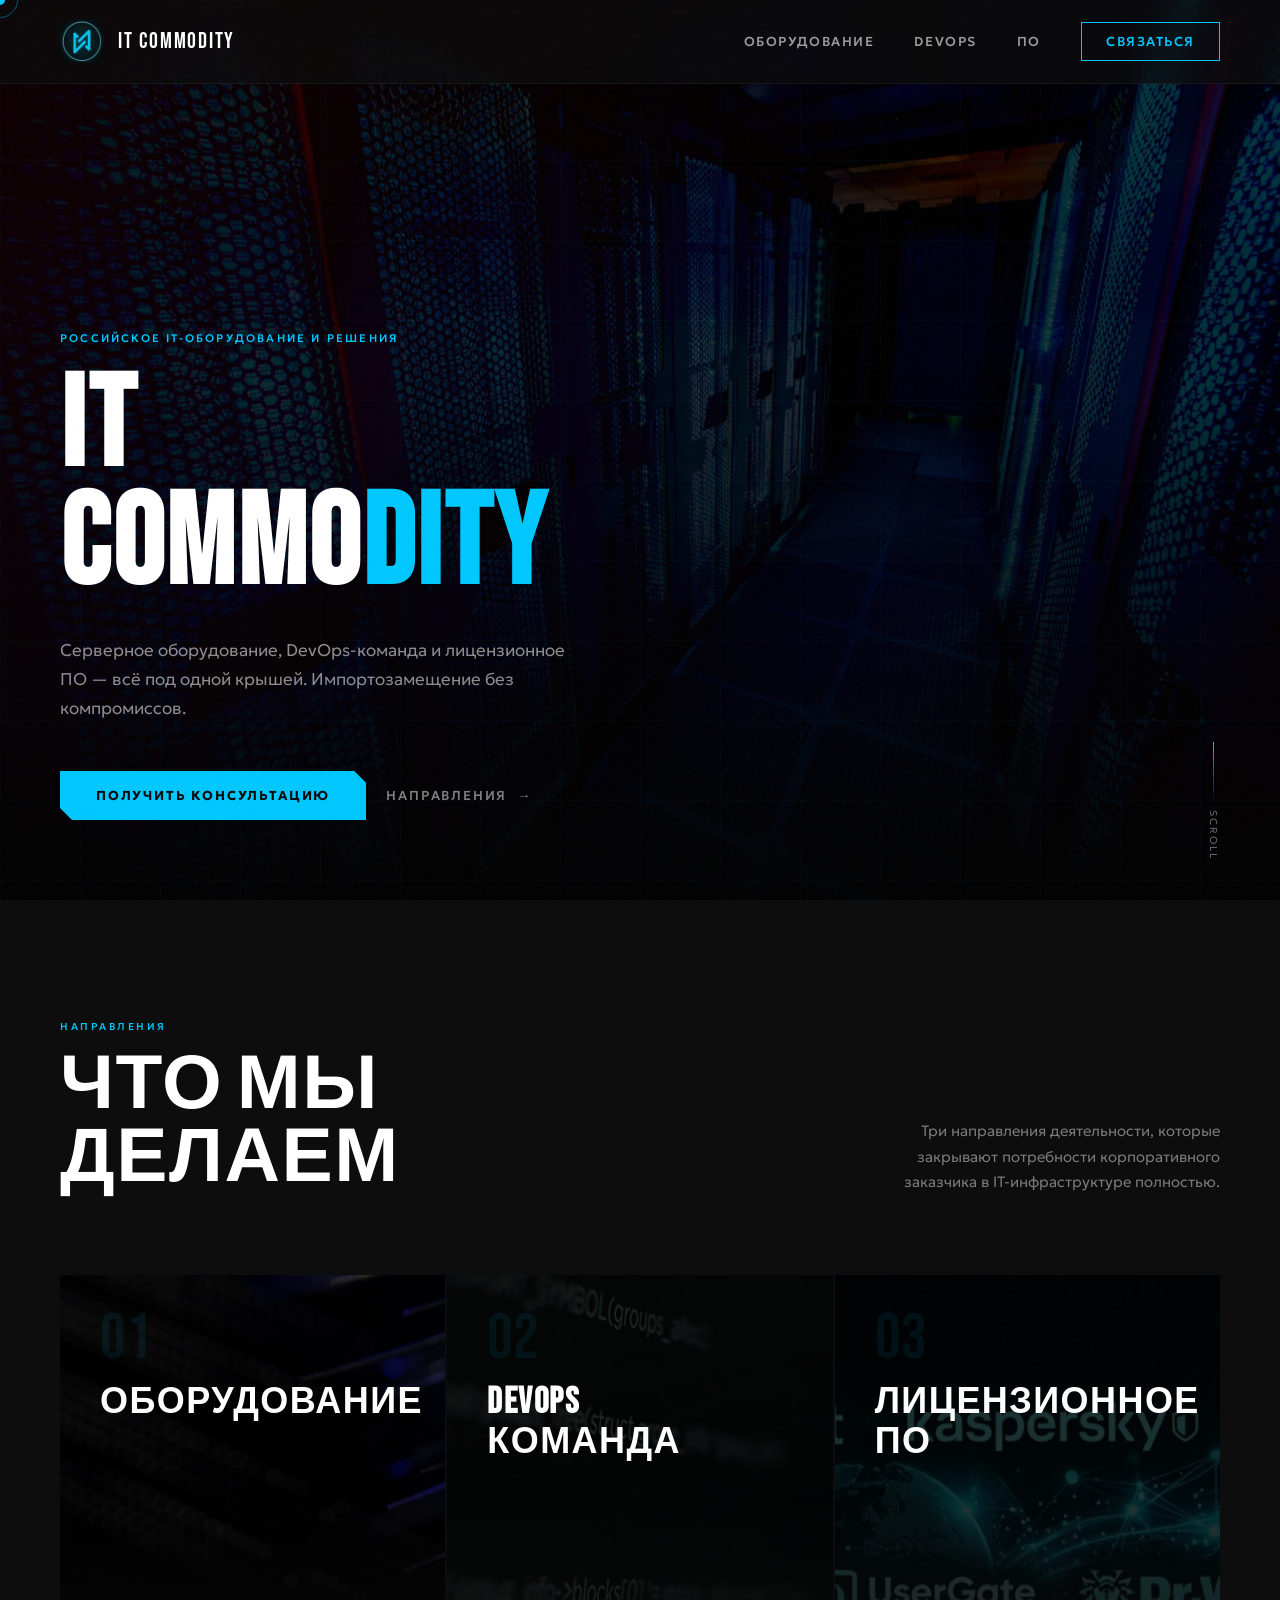
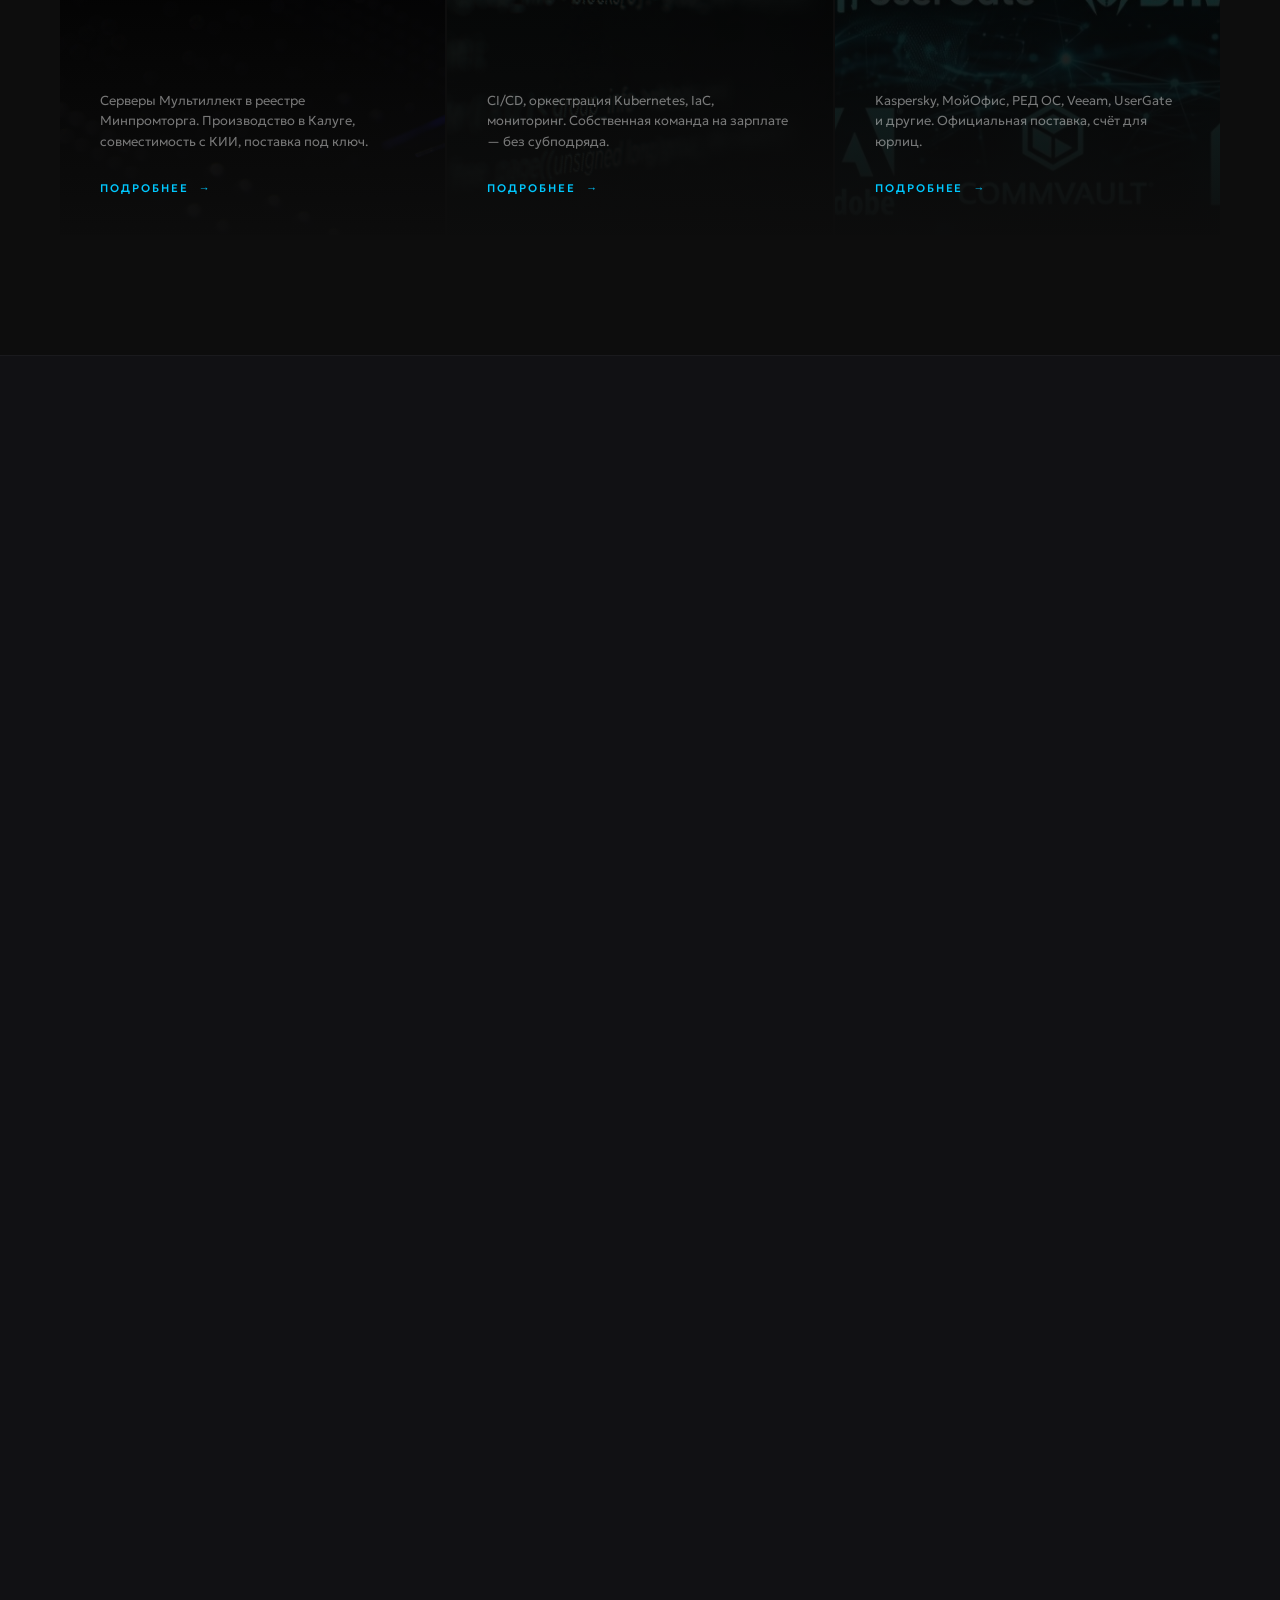
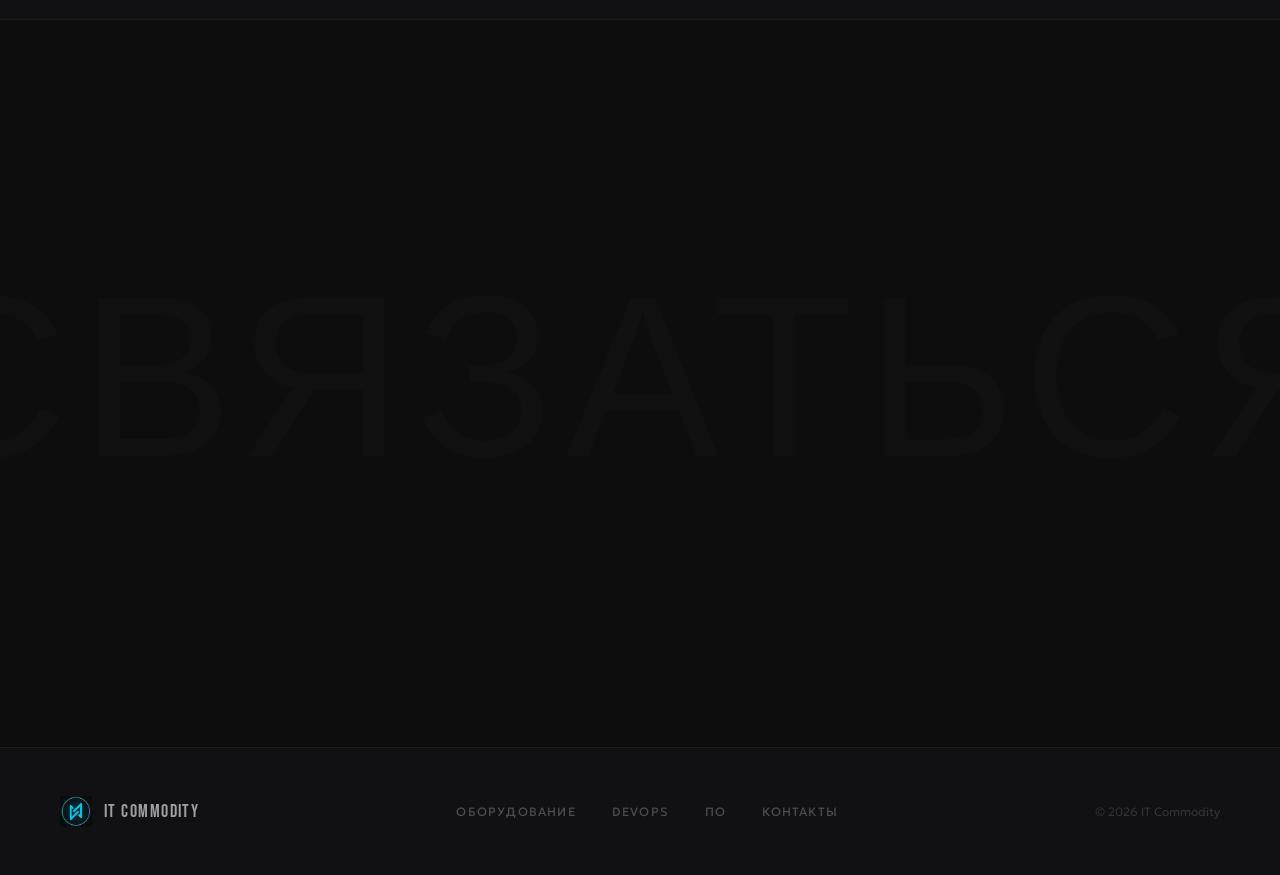
==== index.html @ 9a8f07dc "Add files via upload" ====
<!DOCTYPE html>
<html lang="ru">
<head>
  <meta charset="UTF-8" />
  <meta name="viewport" content="width=device-width, initial-scale=1.0" />
  <title>IT Commodity — российское IT-оборудование и решения</title>
  <meta name="description" content="Серверное оборудование Мультиллект, DevOps-команда и лицензионное ПО. Импортозамещение под ключ." />

  <link rel="stylesheet" href="/assets/css/base.css" />
  <link rel="stylesheet" href="/assets/css/header.css" />
  <link rel="stylesheet" href="/assets/css/footer.css" />
  <link rel="stylesheet" href="/assets/css/form.css" />
  <link rel="stylesheet" href="/assets/css/index.css" />
</head>
<body>

  <!-- CURSOR -->
  <div class="cursor" id="cursor"></div>
  <div class="cursor-ring" id="cursor-ring"></div>

  <!-- HEADER (подгружается через components.js) -->
  <div id="header-placeholder"></div>

  <!-- HERO -->
  <section class="hero">
    <div class="hero-bg"></div>
    <div class="hero-grid-overlay"></div>
    <div class="hero-content">
      <p class="hero-tag">Российское IT-оборудование и решения</p>
      <h1 class="hero-title">
        IT<br />
        COMMO<span>DITY</span>
      </h1>
      <p class="hero-sub">
        Серверное оборудование, DevOps-команда и лицензионное ПО — всё под одной крышей. Импортозамещение без компромиссов.
      </p>
      <div class="hero-actions">
        <a href="#contact" class="btn-primary">Получить консультацию</a>
        <a href="#directions" class="btn-ghost">Направления</a>
      </div>
    </div>
    <div class="hero-scroll">
      <div class="scroll-line"></div>
      <span>Scroll</span>
    </div>
  </section>

  <!-- DIRECTIONS -->
  <section class="directions" id="directions">
    <div class="directions-header reveal">
      <div>
        <p class="section-label">Направления</p>
        <h2 class="directions-title">ЧТО МЫ<br />ДЕЛАЕМ</h2>
      </div>
      <p class="directions-desc">
        Три направления деятельности, которые закрывают потребности корпоративного заказчика в IT-инфраструктуре полностью.
      </p>
    </div>

    <div class="dir-cards">
      <a href="/hardware" class="dir-card reveal reveal-delay-1">
        <div class="dir-card-bg" style="background-image: url('/assets/img/dir-hardware.jpg')"></div>
        <div class="dir-card-overlay"></div>
        <div class="dir-card-accent"></div>
        <div class="dir-card-content">
          <div class="dir-card-num">01</div>
          <h3 class="dir-card-title">ОБОРУДОВАНИЕ</h3>
          <p class="dir-card-text">Серверы Мультиллект в реестре Минпромторга. Производство в Калуге, совместимость с КИИ, поставка под ключ.</p>
          <span class="dir-card-link">Подробнее</span>
        </div>
      </a>

      <a href="/devops" class="dir-card reveal reveal-delay-2">
        <div class="dir-card-bg" style="background-image: url('/assets/img/dir-devops.jpg')"></div>
        <div class="dir-card-overlay"></div>
        <div class="dir-card-accent"></div>
        <div class="dir-card-content">
          <div class="dir-card-num">02</div>
          <h3 class="dir-card-title">DEVOPS<br>КОМАНДА</h3>
          <p class="dir-card-text">CI/CD, оркестрация Kubernetes, IaC, мониторинг. Собственная команда на зарплате — без субподряда.</p>
          <span class="dir-card-link">Подробнее</span>
        </div>
      </a>

      <a href="/software" class="dir-card reveal reveal-delay-3">
        <div class="dir-card-bg" style="background-image: url('/assets/img/dir-software.jpg')"></div>
        <div class="dir-card-overlay"></div>
        <div class="dir-card-accent"></div>
        <div class="dir-card-content">
          <div class="dir-card-num">03</div>
          <h3 class="dir-card-title">ЛИЦЕНЗИОННОЕ<br>ПО</h3>
          <p class="dir-card-text">Kaspersky, МойОфис, РЕД ОС, Veeam, UserGate и другие. Официальная поставка, счёт для юрлиц.</p>
          <span class="dir-card-link">Подробнее</span>
        </div>
      </a>
    </div>
  </section>

  <!-- TRUST -->
  <section class="trust">
    <div class="trust-inner">
      <div class="trust-left reveal">
        <p class="section-label">Почему мы</p>
        <h2 class="trust-title">РОССИЙСКОЕ<br />ПРОИЗВОДСТВО</h2>
        <p class="trust-text">
          Серверы Мультиллект внесены в реестр Российской промышленной продукции Минпромторга. Производство в Калуге, 70 000 м² площадки, четыре линии автоматизированной сборки.
        </p>
        <div class="mpt-badge">
          <div class="mpt-badge-icon"></div>
          <p class="mpt-badge-text">
            <strong>Реестр Минпромторга РФ</strong><br />
            № 10726806 · ГИСП · 16.10.2025
          </p>
        </div>
        <div style="display:flex; gap:16px; margin-top:32px; flex-wrap:wrap;">
          <a href="/hardware" class="btn-primary">Подробнее об оборудовании</a>
          <a href="#contact" class="btn-ghost">Запросить КП</a>
        </div>
      </div>
      <div class="trust-right reveal reveal-delay-2">
        <div class="trust-stats">
          <div class="trust-stat">
            <div class="trust-stat-num">70<span>K</span></div>
            <div class="trust-stat-label">м² производственной<br />площадки в Калуге</div>
          </div>
          <div class="trust-stat">
            <div class="trust-stat-num">4</div>
            <div class="trust-stat-label">линии автоматизированной<br />сборки</div>
          </div>
          <div class="trust-stat">
            <div class="trust-stat-num">3</div>
            <div class="trust-stat-label">направления деятельности<br />под одной крышей</div>
          </div>
          <div class="trust-stat">
            <div class="trust-stat-num">24<span>×7</span></div>
            <div class="trust-stat-label">сервисная поддержка<br />в пакете Премьер</div>
          </div>
        </div>
      </div>
    </div>

    <div class="trust-vendors reveal">
      <div class="trust-vendors-header">
        <div>
          <p class="section-label">Лицензионное ПО</p>
          <h3 class="trust-vendors-title">ПОСТАВЛЯЕМЫЙ<br />СОФТ</h3>
        </div>
        <p class="trust-vendors-desc">Официальная поставка, счёт для юрлиц. Работаем с корпоративными заказчиками и госструктурами.</p>
      </div>
      <div class="vendors-row">
        <span class="vendor-logo">Microsoft</span>
        <span class="vendor-logo">Kaspersky</span>
        <span class="vendor-logo">Veeam</span>
        <span class="vendor-logo">МойОфис</span>
        <span class="vendor-logo">UserGate</span>
        <span class="vendor-logo">Dr.Web</span>
        <span class="vendor-logo">РЕД ОС</span>
        <span class="vendor-logo">CommuniGate Pro</span>
        <span class="vendor-logo">Adobe</span>
        <span class="vendor-logo">Commvault</span>
        <span class="vendor-logo">Qt</span>
        <span class="vendor-logo">Archicad</span>
      </div>
      <div style="display:flex; gap:16px; margin-top:40px; flex-wrap:wrap;">
        <a href="/software" class="btn-primary">Весь каталог ПО</a>
        <a href="#contact" class="btn-ghost">Запросить стоимость</a>
      </div>
    </div>
  </section>

  <!-- CONTACT -->
  <section class="contact" id="contact">
    <div class="contact-inner">
      <div class="contact-left reveal">
        <p class="section-label">Заявка</p>
        <h2 class="contact-title">ОСТАВЬТЕ<br /><span>ЗАЯВКУ</span></h2>
        <p class="contact-text">
          Перезвоним в рабочее время, уточним задачу и предложим решение. Без навязчивых продаж.
        </p>
      </div>
      <div class="contact-right reveal reveal-delay-2">
        <form data-contact>
          <div class="form-group">
            <label class="form-label" for="name">Имя *</label>
            <input class="form-input" type="text" id="name" name="name" placeholder="Иван Иванов" required />
          </div>
          <div class="form-group">
            <label class="form-label" for="phone">Телефон *</label>
            <input class="form-input" type="tel" id="phone" name="phone" placeholder="+7 (___) ___-__-__" required />
          </div>
          <div class="form-group">
            <label class="form-label" for="comment">Комментарий</label>
            <textarea class="form-input" id="comment" name="comment" placeholder="Расскажите о задаче"></textarea>
          </div>
          <button type="submit" class="form-submit">Отправить заявку</button>
          <div class="form-status" role="alert"></div>
          <p class="form-note">Нажимая кнопку, вы соглашаетесь с политикой обработки персональных данных.</p>
        </form>
      </div>
    </div>
  </section>

  <!-- FOOTER (подгружается через components.js) -->
  <div id="footer-placeholder"></div>

  <script src="/assets/js/components.js"></script>
  <script src="/assets/js/cursor.js"></script>
  <script src="/assets/js/reveal.js"></script>
  <script src="/assets/js/form.js"></script>

</body>
</html>
---- assets/css/base.css ----
/* =============================================================
   IT COMMODITY — BASE
   Переменные, reset, типографика, утилиты, анимации
   ============================================================= */

/* FONTS */
@font-face {
  font-family: 'Bebas Neue';
  src: url('../fonts/BebasNeue-Regular.woff2') format('woff2');
  font-weight: 400;
  font-style: normal;
  font-display: swap;
}

@font-face {
  font-family: 'Geologica';
  src: url('../fonts/Geologica-Light.woff2') format('woff2');
  font-weight: 300;
  font-style: normal;
  font-display: swap;
}

@font-face {
  font-family: 'Geologica';
  src: url('../fonts/Geologica-Regular.woff2') format('woff2');
  font-weight: 400;
  font-style: normal;
  font-display: swap;
}

@font-face {
  font-family: 'Geologica';
  src: url('../fonts/Geologica-Medium.woff2') format('woff2');
  font-weight: 500;
  font-style: normal;
  font-display: swap;
}

@font-face {
  font-family: 'Geologica';
  src: url('../fonts/Geologica-Bold.woff2') format('woff2');
  font-weight: 700;
  font-style: normal;
  font-display: swap;
}


/* =============================================================
   ПЕРЕМЕННЫЕ
   ============================================================= */
:root {
  --bg:           #0d0d0d;
  --bg2:          #111114;
  --accent:       #00c8ff;
  --accent-hover: #33d4ff;
  --accent2:      #0090bb;
  --white:        #ffffff;
  --gray:         #6b6b7a;
  --gray2:        #1a1a22;
  --gray3:        #22222c;

  --font-display: 'Bebas Neue', sans-serif;
  --font-body:    'Geologica', sans-serif;

  --page-px:    60px;
  --section-py: 120px;
  --header-h:   84px;
}

@media (max-width: 1024px) {
  :root {
    --page-px:    32px;
    --section-py: 80px;
  }
}

@media (max-width: 768px) {
  :root {
    --page-px:    20px;
    --section-py: 60px;
    --header-h:   68px;
  }
}


/* =============================================================
   RESET
   ============================================================= */
*, *::before, *::after {
  box-sizing: border-box;
  margin: 0;
  padding: 0;
}

html {
  scroll-behavior: smooth;
  -webkit-text-size-adjust: 100%;
}

body {
  background:  var(--bg);
  color:       var(--white);
  font-family: var(--font-body);
  font-weight: 300;
  overflow-x:  hidden;
  cursor:      none;
  min-height:  100dvh;
}

img, video {
  max-width: 100%;
  display:   block;
}

a { color: inherit; text-decoration: none; }

button { font-family: inherit; cursor: none; }

@media (hover: none) {
  body   { cursor: auto; }
  button { cursor: pointer; }
}


/* =============================================================
   NOISE OVERLAY
   ============================================================= */
body::before {
  content: '';
  position: fixed;
  inset: 0;
  background-image: url("data:image/svg+xml,%3Csvg viewBox='0 0 256 256' xmlns='http://www.w3.org/2000/svg'%3E%3Cfilter id='noise'%3E%3CfeTurbulence type='fractalNoise' baseFrequency='0.9' numOctaves='4' stitchTiles='stitch'/%3E%3C/filter%3E%3Crect width='100%25' height='100%25' filter='url(%23noise)' opacity='0.04'/%3E%3C/svg%3E");
  pointer-events: none;
  z-index: 1000;
  opacity: 0.35;
}


/* =============================================================
   КАСТОМНЫЙ КУРСОР
   ============================================================= */
.cursor {
  position:      fixed;
  width:         10px;
  height:        10px;
  background:    var(--accent);
  border-radius: 50%;
  pointer-events: none;
  z-index:       9999;
  transition:    transform 0.15s ease, opacity 0.2s;
  transform:     translate(-50%, -50%);
}

.cursor-ring {
  position:      fixed;
  width:         36px;
  height:        36px;
  border:        1px solid rgba(0, 200, 255, 0.4);
  border-radius: 50%;
  pointer-events: none;
  z-index:       9998;
  transition:    transform 0.35s ease, width 0.3s, height 0.3s, opacity 0.2s;
  transform:     translate(-50%, -50%);
}

@media (hover: none) {
  .cursor, .cursor-ring { display: none; }
}


/* =============================================================
   ТИПОГРАФИКА — УТИЛИТЫ
   ============================================================= */
.section-label {
  font-size:      10px;
  font-weight:    500;
  letter-spacing: 0.25em;
  text-transform: uppercase;
  color:          var(--accent);
  margin-bottom:  16px;
}


/* =============================================================
   КНОПКИ
   ============================================================= */
.btn-primary {
  background:     var(--accent);
  color:          var(--bg);
  font-family:    var(--font-body);
  font-size:      13px;
  font-weight:    700;
  letter-spacing: 0.14em;
  text-transform: uppercase;
  padding:        16px 36px;
  border:         none;
  cursor:         none;
  text-decoration: none;
  display:        inline-block;
  transition:     background 0.2s, transform 0.2s;
  clip-path: polygon(0 0, calc(100% - 12px) 0, 100% 12px, 100% 100%, 12px 100%, 0 calc(100% - 12px));
}
.btn-primary:hover { background: var(--accent-hover); transform: translateY(-2px); }

.btn-ghost {
  font-size:      13px;
  font-weight:    500;
  letter-spacing: 0.14em;
  text-transform: uppercase;
  color:          rgba(255, 255, 255, 0.5);
  text-decoration: none;
  display:        inline-flex;
  align-items:    center;
  gap:            10px;
  transition:     color 0.2s;
  cursor:         none;
}
.btn-ghost::after { content: '→'; transition: transform 0.2s; }
.btn-ghost:hover  { color: var(--white); }
.btn-ghost:hover::after { transform: translateX(4px); }

@media (hover: none) {
  .btn-primary, .btn-ghost { cursor: pointer; }
}

@media (max-width: 768px) {
  .btn-primary { padding: 14px 28px; font-size: 12px; }
}


/* =============================================================
   SCROLL REVEAL
   ============================================================= */
.reveal {
  opacity:    0;
  transform:  translateY(40px);
  transition: opacity 0.8s ease, transform 0.8s ease;
}
.reveal.visible    { opacity: 1; transform: translateY(0); }
.reveal-delay-1    { transition-delay: 0.1s; }
.reveal-delay-2    { transition-delay: 0.2s; }
.reveal-delay-3    { transition-delay: 0.3s; }

@media (max-width: 768px) {
  .reveal-delay-1,
  .reveal-delay-2,
  .reveal-delay-3 { transition-delay: 0s; }
}


/* =============================================================
   АНИМАЦИИ
   ============================================================= */
@keyframes fadeUp {
  from { opacity: 0; transform: translateY(30px); }
  to   { opacity: 1; transform: translateY(0); }
}

@keyframes fadeIn {
  from { opacity: 0; }
  to   { opacity: 1; }
}

@keyframes scrollPulse {
  0%, 100% { opacity: 0.4; }
  50%       { opacity: 1; }
}
---- assets/css/header.css ----
/* =============================================================
   HEADER + MOBILE NAV
   ============================================================= */

header {
  position:        fixed;
  top: 0; left: 0; right: 0;
  z-index:         500;
  display:         flex;
  align-items:     center;
  justify-content: space-between;
  padding:         20px var(--page-px);
  backdrop-filter: blur(12px);
  background:      rgba(13, 13, 13, 0.7);
  border-bottom:   1px solid rgba(255, 255, 255, 0.05);
  transition:      padding 0.3s;
  height:          var(--header-h);
}

/* LOGO */
.logo {
  display:     flex;
  align-items: center;
  gap:         14px;
  text-decoration: none;
  flex-shrink: 0;
}
.logo img {
  width:      44px;
  height:     44px;
  object-fit: contain;
}
.logo-text {
  font-family:    var(--font-display);
  font-size:      22px;
  letter-spacing: 0.08em;
  color:          var(--white);
}

/* DESKTOP NAV */
nav {
  display:     flex;
  align-items: center;
  gap:         40px;
}

nav a {
  font-family:    var(--font-body);
  font-size:      13px;
  font-weight:    500;
  letter-spacing: 0.12em;
  text-transform: uppercase;
  color:          rgba(255, 255, 255, 0.6);
  text-decoration: none;
  transition:     color 0.2s;
  position:       relative;
  cursor:         none;
}

nav a::after {
  content:          '';
  position:         absolute;
  bottom: -4px; left: 0; right: 0;
  height:           1px;
  background:       var(--accent);
  transform:        scaleX(0);
  transform-origin: left;
  transition:       transform 0.25s ease;
}

nav a:hover        { color: var(--white); }
nav a:hover::after { transform: scaleX(1); }

nav a.active        { color: var(--white); }
nav a.active::after { transform: scaleX(1); }

/* CTA в хедере */
.nav-cta {
  font-size:      13px;
  font-weight:    500;
  letter-spacing: 0.12em;
  text-transform: uppercase;
  color:          var(--accent) !important;
  border:         1px solid var(--accent);
  padding:        10px 24px;
  transition:     background 0.2s, color 0.2s !important;
}
.nav-cta::after { display: none !important; }
.nav-cta:hover  { background: var(--accent); color: var(--bg) !important; }

/* BURGER */
.burger {
  display:         none;
  flex-direction:  column;
  justify-content: center;
  gap:             5px;
  width:           36px;
  height:          36px;
  background:      none;
  border:          none;
  cursor:          pointer;
  padding:         4px;
  z-index:         600;
  flex-shrink:     0;
}
.burger span {
  display:    block;
  width:      100%;
  height:     1px;
  background: var(--white);
  transition: transform 0.3s, opacity 0.3s, width 0.3s;
  transform-origin: center;
}
.burger[aria-expanded="true"] span:nth-child(1) { transform: translateY(6px) rotate(45deg); }
.burger[aria-expanded="true"] span:nth-child(2) { opacity: 0; transform: scaleX(0); }
.burger[aria-expanded="true"] span:nth-child(3) { transform: translateY(-6px) rotate(-45deg); }


/* MOBILE NAV */
.mobile-nav {
  position:   fixed;
  inset:      0;
  top:        var(--header-h);
  background: rgba(13, 13, 13, 0.97);
  backdrop-filter: blur(16px);
  z-index:    499;
  display:    flex;
  flex-direction: column;
  align-items: center;
  justify-content: center;
  gap:        40px;

  opacity:    0;
  pointer-events: none;
  transform:  translateY(-8px);
  transition: opacity 0.3s ease, transform 0.3s ease;
}
.mobile-nav[aria-hidden="false"] {
  opacity:        1;
  pointer-events: auto;
  transform:      translateY(0);
}

.mobile-nav a {
  font-family:    var(--font-display);
  font-size:      clamp(36px, 8vw, 52px);
  letter-spacing: 0.06em;
  color:          rgba(255, 255, 255, 0.5);
  text-decoration: none;
  transition:     color 0.2s;
  cursor:         pointer;
}
.mobile-nav a:hover,
.mobile-nav a.active { color: var(--white); }

.nav-cta-mobile {
  font-family:    var(--font-body) !important;
  font-size:      13px !important;
  font-weight:    700;
  letter-spacing: 0.16em !important;
  text-transform: uppercase;
  color:          var(--accent) !important;
  border:         1px solid var(--accent);
  padding:        14px 36px;
  margin-top:     8px;
  transition:     background 0.2s, color 0.2s !important;
}
.nav-cta-mobile:hover { background: var(--accent); color: var(--bg) !important; }


/* =============================================================
   АДАПТИВ
   ============================================================= */
@media (max-width: 1024px) {
  nav { gap: 28px; }
}

@media (max-width: 768px) {
  nav    { display: none; }
  .burger { display: flex; }

  .logo img   { width: 36px; height: 36px; }
  .logo-text  { font-size: 18px; }
}
---- assets/css/footer.css ----
/* =============================================================
   FOOTER
   ============================================================= */

footer {
  padding:         48px var(--page-px);
  background:      var(--bg2);
  border-top:      1px solid rgba(255, 255, 255, 0.05);
  display:         flex;
  align-items:     center;
  justify-content: space-between;
  gap:             24px;
  flex-wrap:       wrap;
}

.footer-logo {
  display:     flex;
  align-items: center;
  gap:         12px;
  text-decoration: none;
  flex-shrink: 0;
}
.footer-logo img { width: 32px; }
.footer-logo-text {
  font-family:    var(--font-display);
  font-size:      18px;
  color:          rgba(255, 255, 255, 0.6);
  letter-spacing: 0.08em;
}

.footer-links {
  display:  flex;
  gap:      36px;
  flex-wrap: wrap;
}
.footer-links a {
  font-size:      12px;
  font-weight:    400;
  letter-spacing: 0.1em;
  text-transform: uppercase;
  color:          rgba(255, 255, 255, 0.25);
  text-decoration: none;
  transition:     color 0.2s;
  cursor:         none;
}
.footer-links a:hover { color: rgba(255, 255, 255, 0.6); }

.footer-copy {
  font-size: 12px;
  color:     rgba(255, 255, 255, 0.15);
  flex-shrink: 0;
}


/* =============================================================
   АДАПТИВ
   ============================================================= */
@media (max-width: 768px) {
  footer {
    flex-direction: column;
    align-items:    flex-start;
    gap:            28px;
    padding-top:    40px;
    padding-bottom: 40px;
  }

  .footer-links {
    gap: 20px;
  }

  .footer-links a { cursor: pointer; }
}
---- assets/css/form.css ----
/* =============================================================
   FORM — секция контакта + стили полей
   Используется на всех страницах где есть форма заявки
   ============================================================= */

.contact {
  padding:   var(--section-py) var(--page-px);
  background: var(--bg);
  position:  relative;
  overflow:  hidden;
}

.contact::before {
  content:        'СВЯЗАТЬСЯ';
  position:       absolute;
  font-family:    var(--font-display);
  font-size:      clamp(120px, 18vw, 240px);
  color:          rgba(255, 255, 255, 0.015);
  top:            50%;
  left:           50%;
  transform:      translate(-50%, -50%);
  white-space:    nowrap;
  pointer-events: none;
  letter-spacing: 0.05em;
  user-select:    none;
}

.contact-inner {
  display:     grid;
  grid-template-columns: 1fr 1fr;
  gap:         100px;
  align-items: start;
  position:    relative;
  z-index:     2;
}

.contact-title {
  font-family:    var(--font-display);
  font-size:      clamp(48px, 6vw, 90px);
  line-height:    0.95;
  letter-spacing: 0.02em;
  margin-bottom:  24px;
}
.contact-title span { color: var(--accent); }

.contact-text {
  font-size:   15px;
  color:       rgba(255, 255, 255, 0.4);
  line-height: 1.75;
  max-width:   380px;
}

/* ----------------------------------------------------------
   ПОЛЯ
   ---------------------------------------------------------- */
.form-group {
  margin-bottom: 20px;
}

.form-label {
  display:        block;
  font-size:      10px;
  font-weight:    500;
  letter-spacing: 0.2em;
  text-transform: uppercase;
  color:          rgba(255, 255, 255, 0.35);
  margin-bottom:  10px;
}

.form-input {
  width:       100%;
  background:  var(--gray2);
  border:      1px solid rgba(255, 255, 255, 0.07);
  color:       var(--white);
  font-family: var(--font-body);
  font-size:   15px;
  font-weight: 300;
  padding:     16px 20px;
  outline:     none;
  transition:  border-color 0.2s, background 0.2s;
  -webkit-appearance: none;
  border-radius: 0;
}
.form-input:focus {
  border-color: var(--accent);
  background:   rgba(0, 200, 255, 0.03);
}
.form-input::placeholder { color: rgba(255, 255, 255, 0.2); }
.form-input:invalid:not(:placeholder-shown) {
  border-color: rgba(255, 80, 80, 0.5);
}

textarea.form-input {
  resize:     vertical;
  min-height: 120px;
}

/* ----------------------------------------------------------
   КНОПКА ОТПРАВКИ
   ---------------------------------------------------------- */
.form-submit {
  margin-top:     8px;
  width:          100%;
  background:     var(--accent);
  color:          var(--bg);
  font-family:    var(--font-body);
  font-size:      13px;
  font-weight:    700;
  letter-spacing: 0.16em;
  text-transform: uppercase;
  padding:        18px;
  border:         none;
  cursor:         none;
  transition:     background 0.2s, transform 0.2s, opacity 0.2s;
  clip-path: polygon(0 0, calc(100% - 14px) 0, 100% 14px, 100% 100%, 14px 100%, 0 calc(100% - 14px));
  position: relative;
}
.form-submit:hover    { background: var(--accent-hover); transform: translateY(-2px); }
.form-submit:disabled { opacity: 0.5; transform: none; pointer-events: none; }

@media (hover: none) {
  .form-submit { cursor: pointer; }
}

/* состояния кнопки */
.form-submit[data-state="loading"]::after {
  content:     '';
  position:    absolute;
  right:       20px;
  top:         50%;
  transform:   translateY(-50%);
  width:       14px;
  height:      14px;
  border:      2px solid rgba(13, 13, 13, 0.3);
  border-top-color: var(--bg);
  border-radius: 50%;
  animation:   spin 0.7s linear infinite;
}

@keyframes spin {
  to { transform: translateY(-50%) rotate(360deg); }
}

/* ----------------------------------------------------------
   СТАТУС ПОСЛЕ ОТПРАВКИ
   ---------------------------------------------------------- */
.form-status {
  margin-top:  16px;
  font-size:   13px;
  line-height: 1.6;
  min-height:  20px;
  transition:  opacity 0.3s;
}
.form-status.success { color: var(--accent); }
.form-status.error   { color: rgba(255, 80, 80, 0.9); }

.form-note {
  margin-top:  14px;
  font-size:   11px;
  color:       rgba(255, 255, 255, 0.2);
  line-height: 1.6;
}

/* ----------------------------------------------------------
   АДАПТИВ
   ---------------------------------------------------------- */
@media (max-width: 1024px) {
  .contact-inner { gap: 60px; }
}

@media (max-width: 768px) {
  .contact-inner {
    grid-template-columns: 1fr;
    gap: 40px;
  }

  .contact::before { display: none; }

  .form-input  { font-size: 16px; /* предотвращает zoom на iOS */ }
  .form-submit { cursor: pointer; }
}
---- assets/css/index.css ----
/* =============================================================
   INDEX.CSS — стили главной страницы
   ============================================================= */

/* HERO */
.hero {
  position:        relative;
  min-height:      100vh;
  display:         flex;
  flex-direction:  column;
  justify-content: flex-end;
  padding:         0 var(--page-px) 80px;
  overflow:        hidden;
}

.hero-bg {
  position:            absolute;
  inset:               0;
  background-image:    url('/assets/img/hero-bg.jpg');
  background-size:     cover;
  background-position: center;
  filter:              brightness(0.25);
  transform:           scale(1.05);
  transition:          transform 8s ease;
  will-change:         transform;
}
.hero-bg::after {
  content:    '';
  position:   absolute;
  inset:      0;
  background: linear-gradient(to top, var(--bg) 0%, transparent 60%);
}

.hero-grid-overlay {
  position:         absolute;
  inset:            0;
  background-image:
    linear-gradient(rgba(0, 200, 255, 0.03) 1px, transparent 1px),
    linear-gradient(90deg, rgba(0, 200, 255, 0.03) 1px, transparent 1px);
  background-size: 80px 80px;
}

.hero-content {
  position:  relative;
  z-index:   2;
  max-width: 900px;
}

.hero-tag {
  font-size:      11px;
  font-weight:    500;
  letter-spacing: 0.2em;
  text-transform: uppercase;
  color:          var(--accent);
  margin-bottom:  24px;
  opacity:        0;
  animation:      fadeUp 0.8s 0.2s forwards;
}

.hero-title {
  font-family:    var(--font-display);
  font-size:      clamp(72px, 10vw, 140px);
  line-height:    0.92;
  letter-spacing: 0.02em;
  color:          var(--white);
  margin-bottom:  32px;
  opacity:        0;
  animation:      fadeUp 0.9s 0.4s forwards;
}
.hero-title span { color: var(--accent); }

.hero-sub {
  font-size:     17px;
  font-weight:   300;
  color:         rgba(255, 255, 255, 0.55);
  max-width:     520px;
  line-height:   1.7;
  margin-bottom: 48px;
  opacity:       0;
  animation:     fadeUp 0.9s 0.6s forwards;
}

.hero-actions {
  display:     flex;
  gap:         20px;
  align-items: center;
  opacity:     0;
  animation:   fadeUp 0.9s 0.8s forwards;
}

.hero-scroll {
  position:        absolute;
  bottom:          40px;
  right:           var(--page-px);
  z-index:         2;
  display:         flex;
  flex-direction:  column;
  align-items:     center;
  gap:             8px;
  opacity:         0;
  animation:       fadeIn 1s 1.2s forwards;
}
.hero-scroll span {
  font-size:      10px;
  letter-spacing: 0.2em;
  text-transform: uppercase;
  color:          var(--gray);
  writing-mode:   vertical-rl;
}
.scroll-line {
  width:      1px;
  height:     60px;
  background: linear-gradient(to bottom, var(--accent), transparent);
  animation:  scrollPulse 2s infinite;
}

/* DIRECTIONS */
.directions {
  padding:    var(--section-py) var(--page-px);
  background: var(--bg);
}

.directions-header {
  display:         flex;
  align-items:     flex-end;
  justify-content: space-between;
  margin-bottom:   80px;
}

.directions-title {
  font-family:    var(--font-display);
  font-size:      clamp(48px, 6vw, 90px);
  line-height:    0.95;
  letter-spacing: 0.02em;
}

.directions-desc {
  max-width:   360px;
  font-size:   15px;
  color:       rgba(255, 255, 255, 0.45);
  line-height: 1.7;
  text-align:  right;
}

.dir-cards {
  display:               grid;
  grid-template-columns: repeat(3, 1fr);
  gap:                   2px;
}

.dir-card {
  position:       relative;
  overflow:       hidden;
  height:         560px;
  cursor:         none;
  text-decoration: none;
  display:        block;
}
.dir-card-bg {
  position:            absolute;
  inset:               0;
  background-size:     cover;
  background-position: center;
  filter:              brightness(0.2);
  transition:          filter 0.5s ease, transform 0.6s ease;
}
.dir-card:hover .dir-card-bg { filter: brightness(0.35); transform: scale(1.04); }

.dir-card-overlay {
  position:   absolute;
  inset:      0;
  background: linear-gradient(to top, rgba(13, 13, 13, 0.95) 0%, transparent 60%);
}

.dir-card-accent {
  position:         absolute;
  top: 0; left: 0; right: 0;
  height:           2px;
  background:       var(--accent);
  transform:        scaleX(0);
  transform-origin: left;
  transition:       transform 0.4s ease;
}
.dir-card:hover .dir-card-accent { transform: scaleX(1); }

.dir-card-content {
  position:       absolute;
  inset:          0;
  padding:        32px 40px 40px;
  display:        flex;
  flex-direction: column;
  justify-content: flex-start;
}

.dir-card-num {
  font-family:    var(--font-display);
  font-size:      64px;
  color:          rgba(0, 200, 255, 0.08);
  line-height:    1;
  margin-bottom:  12px;
  transition:     color 0.3s;
}
.dir-card:hover .dir-card-num { color: rgba(0, 200, 255, 0.15); }

.dir-card-title {
  font-family:    var(--font-display);
  font-size:      36px;
  letter-spacing: 0.04em;
  color:          var(--white);
  margin-bottom:  12px;
  line-height:    1.1;
  hyphens:        none;
  word-break:     keep-all;
}

.dir-card-text {
  font-size:     13px;
  font-weight:   300;
  color:         rgba(255, 255, 255, 0.45);
  line-height:   1.6;
  margin-bottom: 28px;
  margin-top:    auto;
}

.dir-card-link {
  font-size:      11px;
  font-weight:    500;
  letter-spacing: 0.18em;
  text-transform: uppercase;
  color:          var(--accent);
  display:        flex;
  align-items:    center;
  gap:            10px;
  transition:     gap 0.2s;
}
.dir-card:hover .dir-card-link { gap: 16px; }
.dir-card-link::after { content: '→'; }

/* TRUST */
.trust {
  padding:       100px var(--page-px);
  background:    var(--bg2);
  border-top:    1px solid rgba(255, 255, 255, 0.04);
  border-bottom: 1px solid rgba(255, 255, 255, 0.04);
}

.trust-inner {
  display:               grid;
  grid-template-columns: 1fr 1fr;
  gap:                   80px;
  align-items:           center;
}

.trust-title {
  font-family:    var(--font-display);
  font-size:      clamp(40px, 5vw, 72px);
  line-height:    0.95;
  letter-spacing: 0.02em;
  margin-bottom:  24px;
}

.trust-text {
  font-size:   15px;
  color:       rgba(255, 255, 255, 0.45);
  line-height: 1.75;
  max-width:   420px;
}

.trust-stats {
  display:               grid;
  grid-template-columns: 1fr 1fr;
  gap:                   2px;
}

.trust-stat {
  background: var(--gray3);
  padding:    36px;
  position:   relative;
  overflow:   hidden;
}
.trust-stat::before {
  content:    '';
  position:   absolute;
  top: 0; left: 0;
  width:      2px;
  height:     100%;
  background: var(--accent);
  opacity:    0.5;
}

.trust-stat-num {
  font-family:   var(--font-display);
  font-size:     52px;
  color:         var(--white);
  line-height:   1;
  margin-bottom: 8px;
}
.trust-stat-num span { color: var(--accent); }

.trust-stat-label {
  font-size:      12px;
  font-weight:    400;
  color:          rgba(255, 255, 255, 0.4);
  letter-spacing: 0.08em;
  line-height:    1.5;
}

/* MPT BADGE */
.mpt-badge {
  display:     inline-flex;
  align-items: center;
  gap:         12px;
  margin-top:  32px;
  padding:     14px 24px;
  border:      1px solid rgba(0, 200, 255, 0.2);
  background:  rgba(0, 200, 255, 0.04);
}
.mpt-badge-icon {
  width:         8px;
  height:        8px;
  background:    var(--accent);
  border-radius: 50%;
  flex-shrink:   0;
}
.mpt-badge-text {
  font-size:      12px;
  font-weight:    400;
  color:          rgba(255, 255, 255, 0.5);
  letter-spacing: 0.06em;
  line-height:    1.5;
}
.mpt-badge-text strong { color: rgba(255, 255, 255, 0.8); font-weight: 500; }

/* VENDORS */
.trust-vendors {
  margin-top:  100px;
  padding-top: 80px;
  border-top:  1px solid rgba(255, 255, 255, 0.06);
}

.trust-vendors-header {
  display:         flex;
  align-items:     flex-end;
  justify-content: space-between;
  margin-bottom:   56px;
}

.trust-vendors-title {
  font-family:    var(--font-display);
  font-size:      clamp(36px, 4vw, 60px);
  line-height:    0.95;
  letter-spacing: 0.02em;
}

.trust-vendors-desc {
  font-size:   14px;
  color:       rgba(255, 255, 255, 0.35);
  max-width:   320px;
  text-align:  right;
  line-height: 1.65;
}

.vendors-row {
  display:               grid;
  grid-template-columns: repeat(6, 1fr);
  gap:                   2px;
}

.vendor-logo {
  background:     var(--gray3);
  padding:        28px 20px;
  font-size:      15px;
  font-weight:    500;
  color:          rgba(255, 255, 255, 0.35);
  letter-spacing: 0.06em;
  text-align:     center;
  transition:     color 0.25s, background 0.25s;
  white-space:    nowrap;
  position:       relative;
  overflow:       hidden;
}
.vendor-logo::before {
  content:          '';
  position:         absolute;
  bottom: 0; left: 0; right: 0;
  height:           2px;
  background:       var(--accent);
  transform:        scaleX(0);
  transition:       transform 0.3s ease;
}
.vendor-logo:hover                  { color: rgba(255, 255, 255, 0.9); background: rgba(0, 200, 255, 0.05); }
.vendor-logo:hover::before          { transform: scaleX(1); }

/* =============================================================
   АДАПТИВ
   ============================================================= */
@media (max-width: 1024px) {
  .directions-header   { flex-direction: column; align-items: flex-start; gap: 20px; }
  .directions-desc     { text-align: left; max-width: 100%; }
  .trust-inner         { grid-template-columns: 1fr; gap: 48px; }
  .trust-vendors-header { flex-direction: column; align-items: flex-start; gap: 16px; }
  .trust-vendors-desc  { text-align: left; max-width: 100%; }
  .vendors-row         { grid-template-columns: repeat(3, 1fr); }
  .dir-cards           { grid-template-columns: 1fr; }
  .dir-card            { height: 380px; }
}

@media (max-width: 768px) {
  .hero                { padding-bottom: 60px; }
  .hero-title          { font-size: clamp(64px, 16vw, 100px); }
  .hero-sub            { font-size: 15px; }
  .hero-actions        { flex-direction: column; align-items: flex-start; gap: 16px; }
  .hero-scroll         { display: none; }

  .directions-header   { margin-bottom: 48px; }
  .dir-card            { height: 320px; }
  .dir-card-content    { padding: 24px; }
  .dir-card-title      { font-size: 28px; }

  .trust-stats         { grid-template-columns: 1fr; }
  .trust-stat          { padding: 24px; }
  .trust-stat-num      { font-size: 40px; }

  .trust-vendors       { margin-top: 60px; padding-top: 48px; }
  .vendors-row         { grid-template-columns: repeat(2, 1fr); }
  .vendor-logo         { white-space: normal; font-size: 13px; padding: 20px 12px; }
}

@media (max-width: 480px) {
  .vendors-row { grid-template-columns: 1fr 1fr; }
}
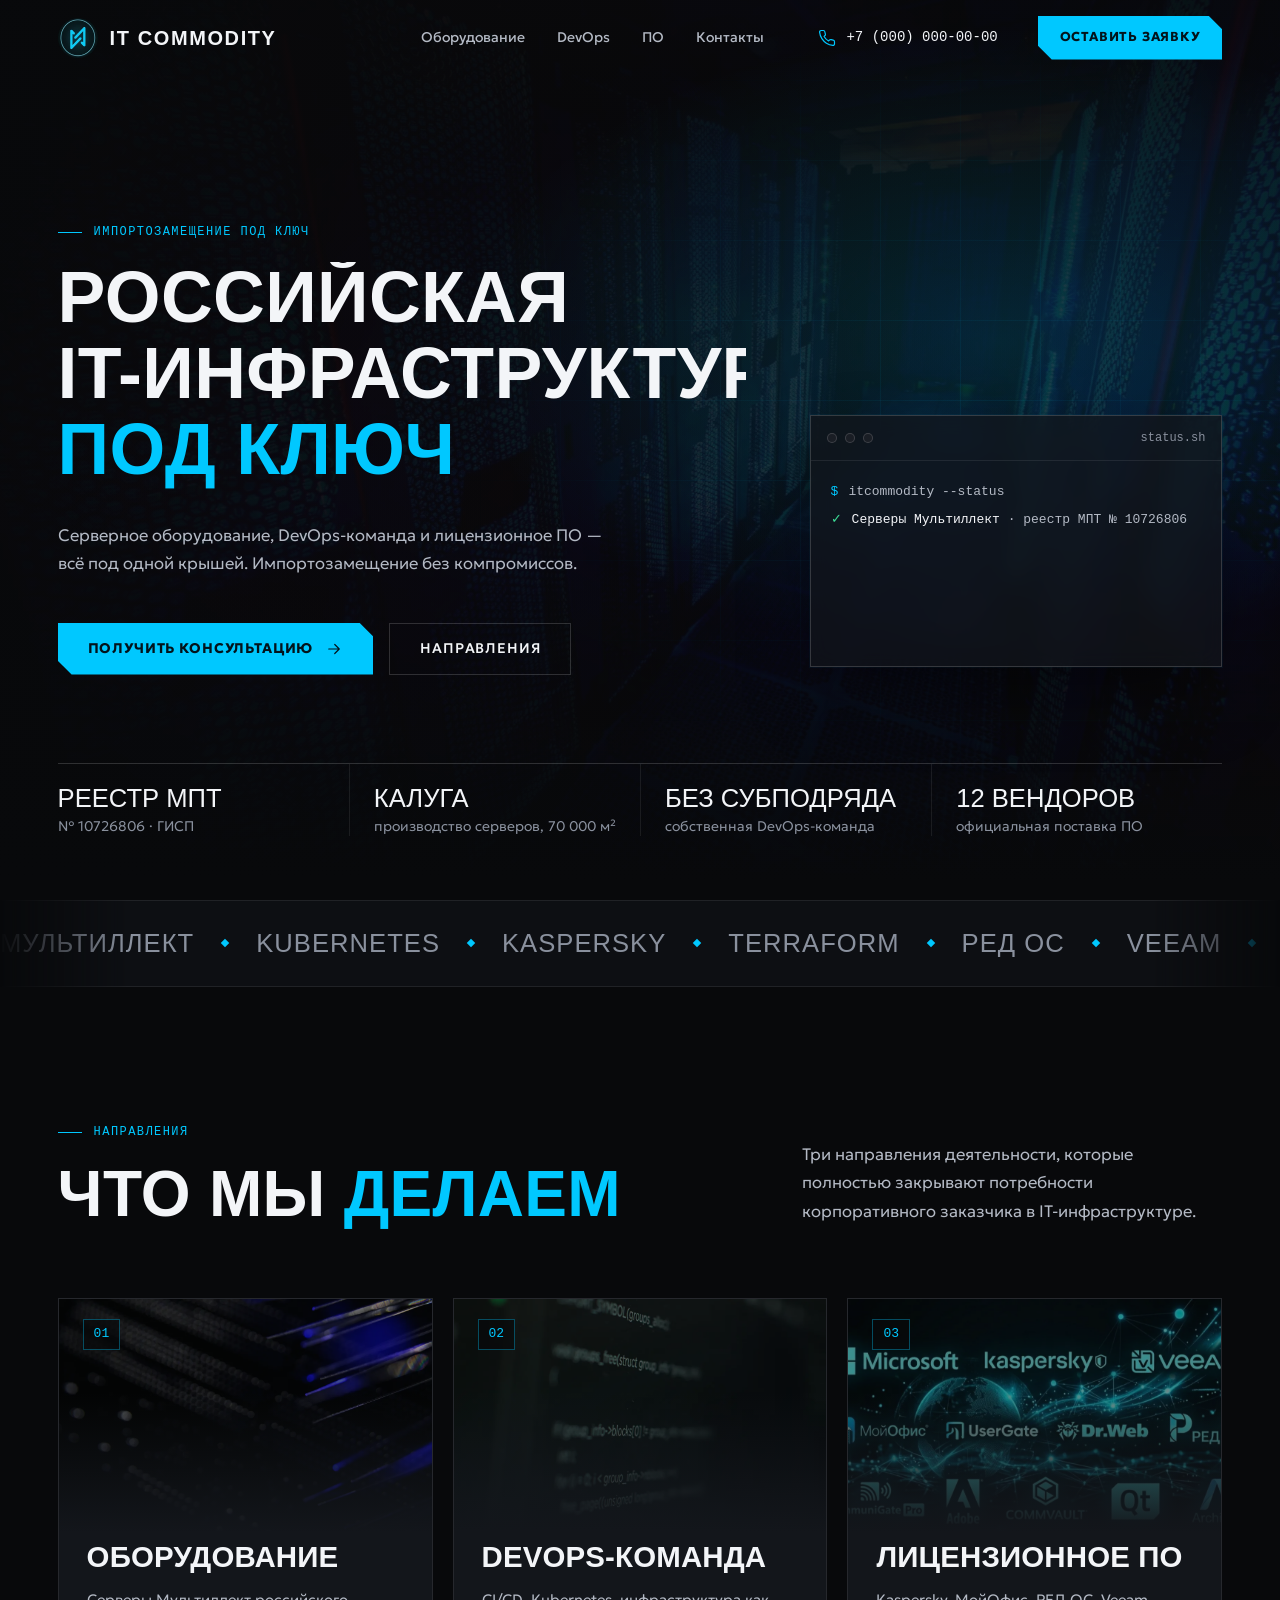
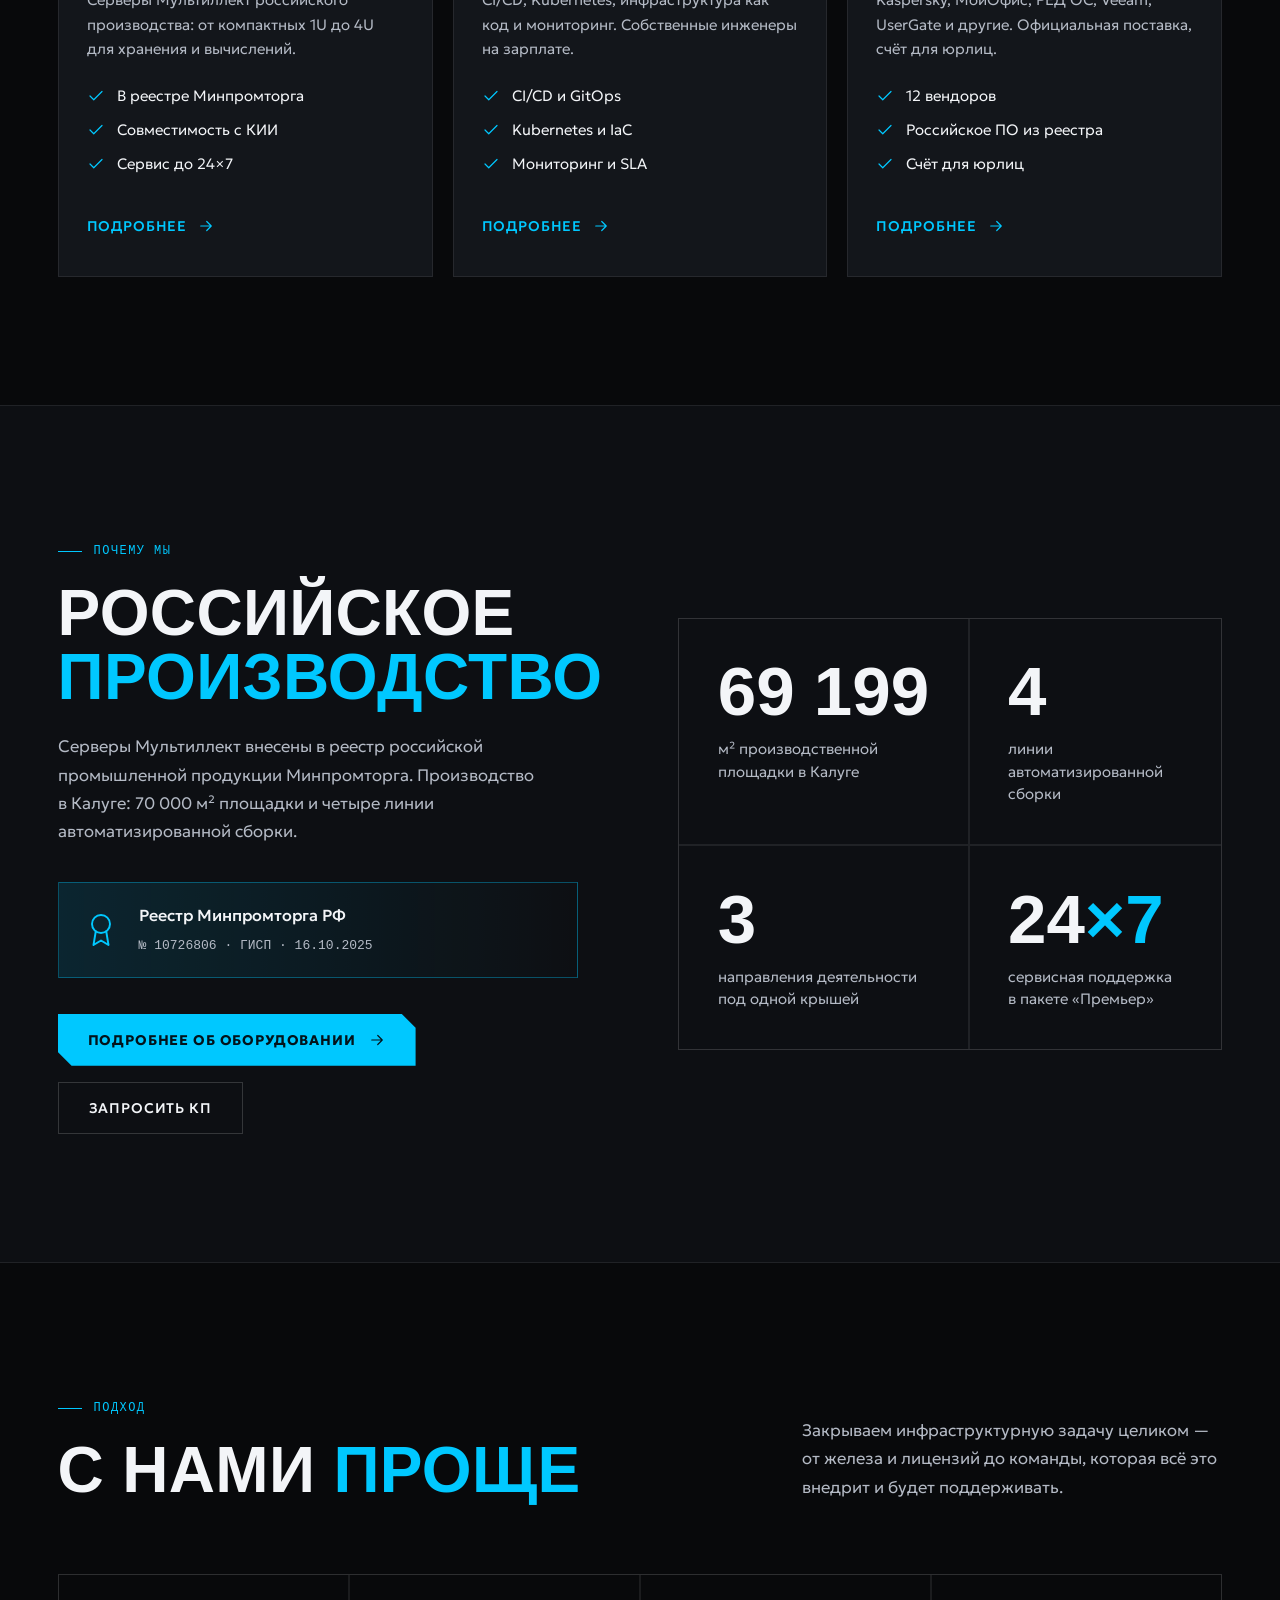
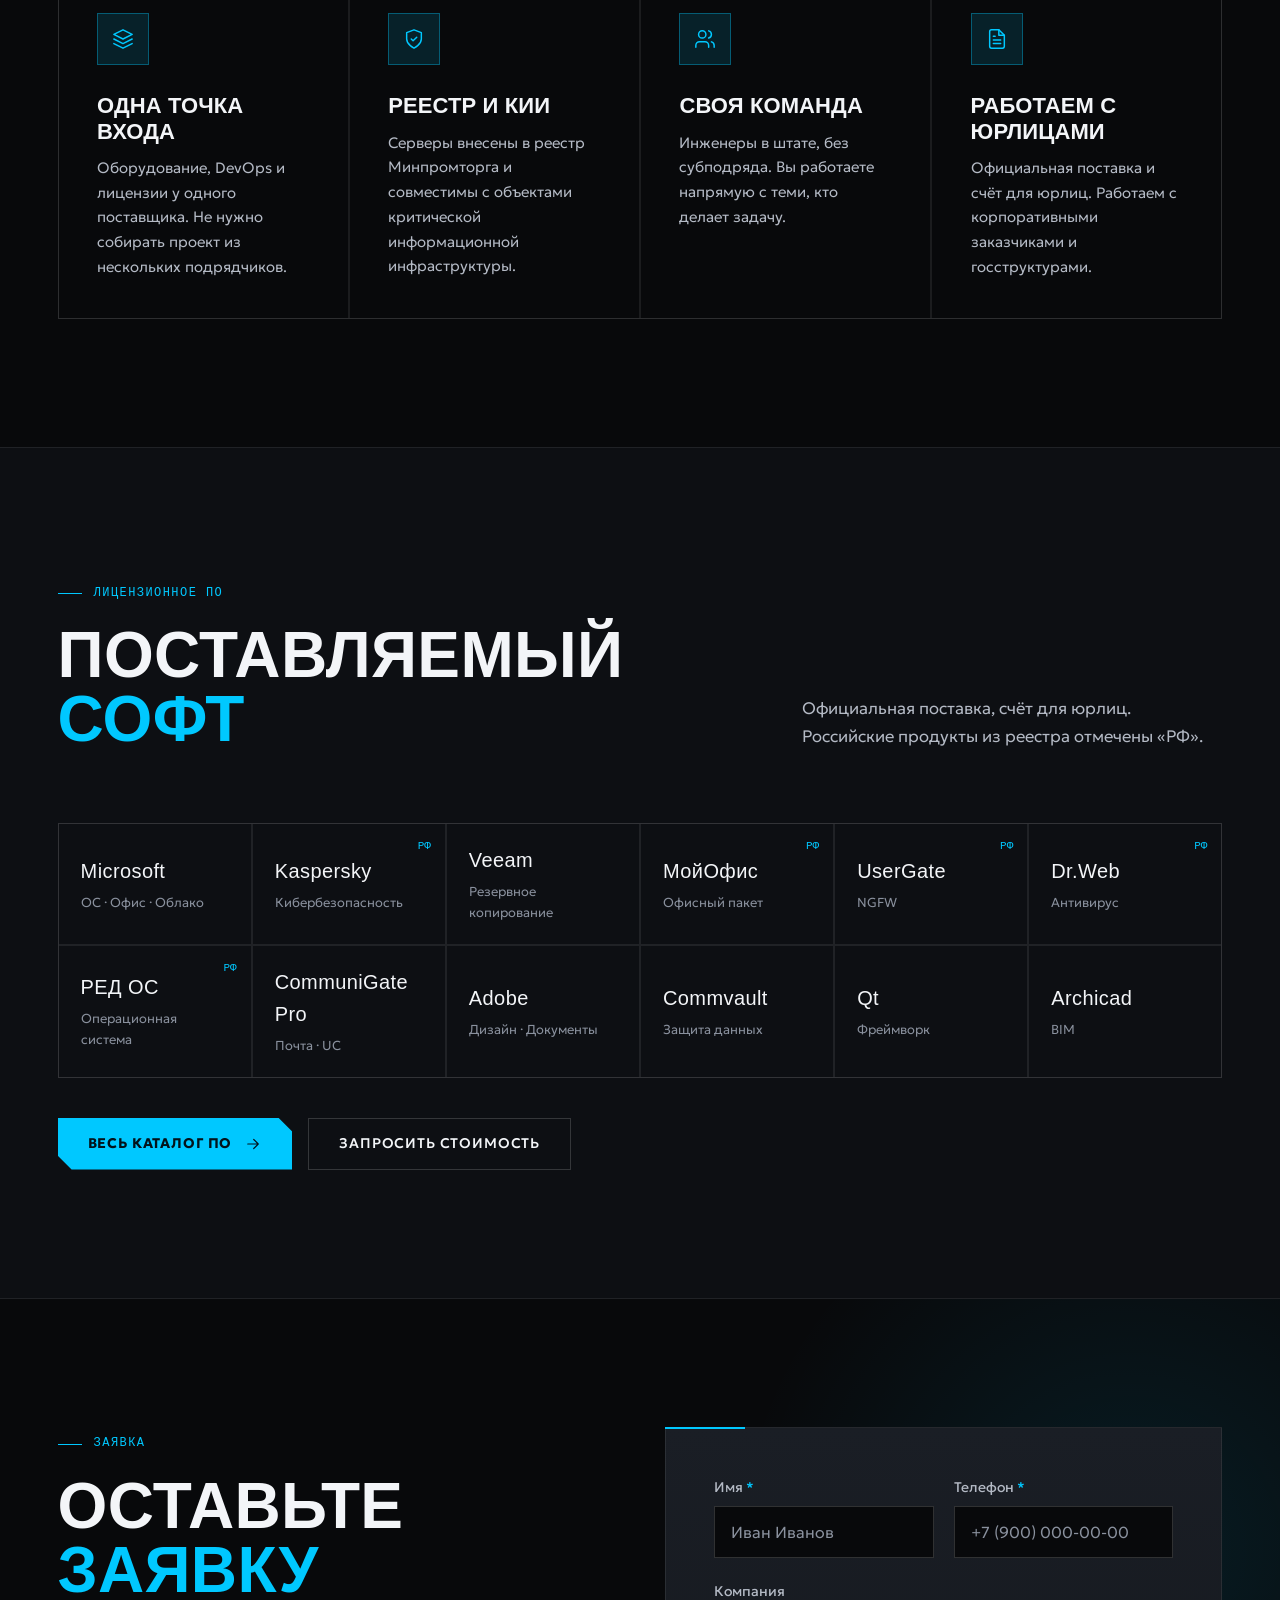
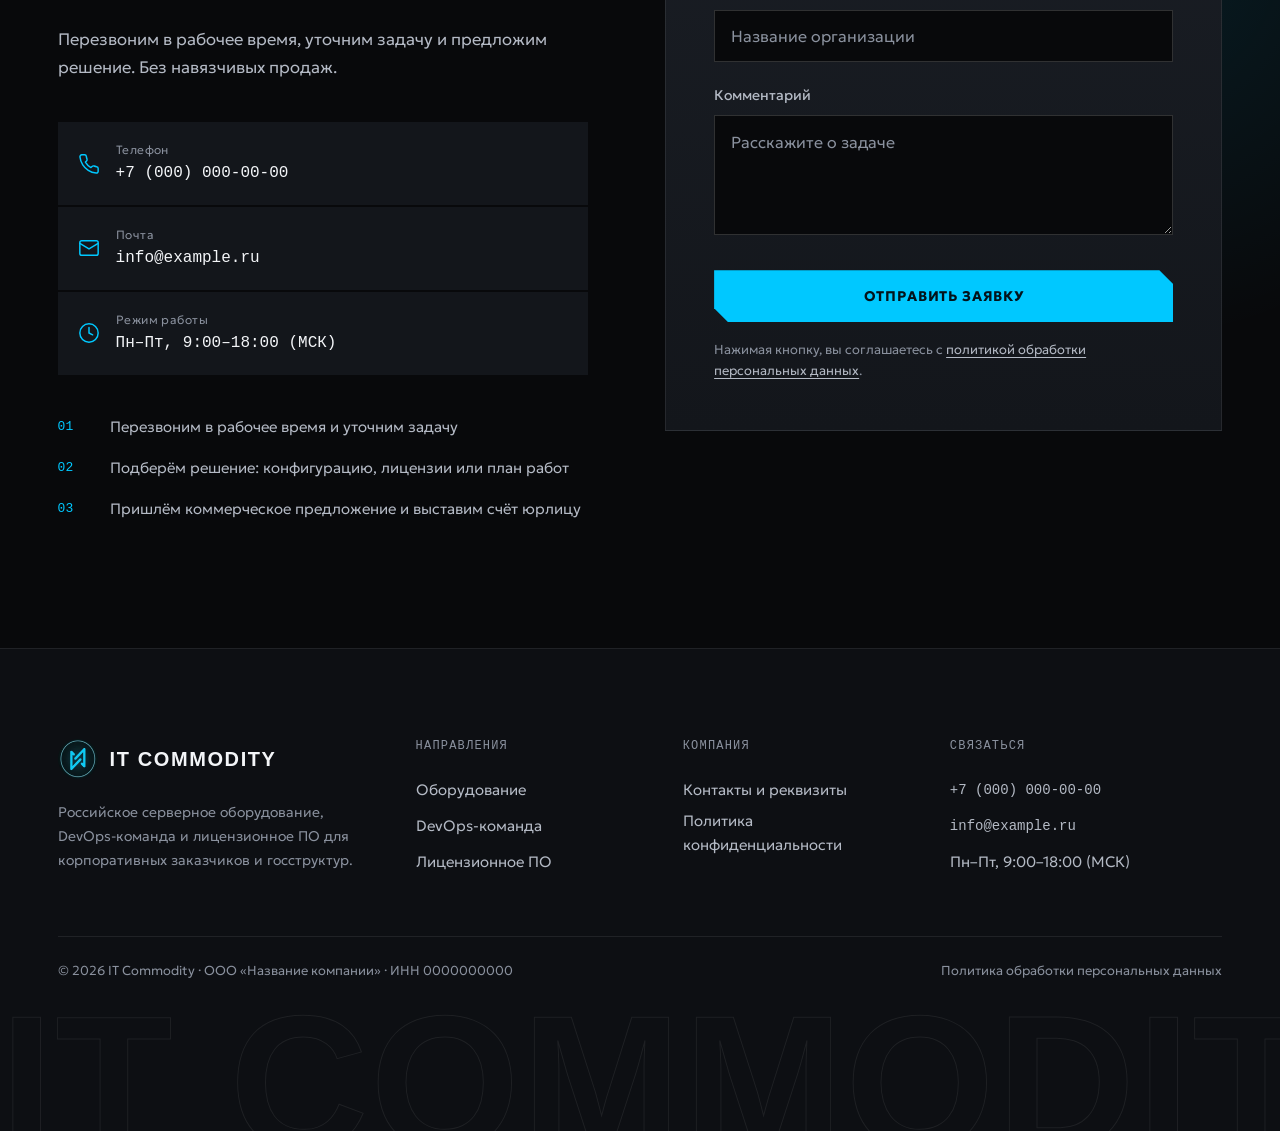
==== commit ff0b43ff: "Redesign site and add contacts and privacy pages - New design system in base.css: contrast-checked c" ====
--- a/index.html
+++ b/index.html
@@ -4,209 +4,374 @@
   <meta charset="UTF-8" />
   <meta name="viewport" content="width=device-width, initial-scale=1.0" />
   <title>IT Commodity — российское IT-оборудование и решения</title>
-  <meta name="description" content="Серверное оборудование Мультиллект, DevOps-команда и лицензионное ПО. Импортозамещение под ключ." />
-
+  <meta name="description" content="Серверное оборудование Мультиллект из реестра Минпромторга, собственная DevOps-команда и лицензионное ПО. Импортозамещение под ключ для корпоративных заказчиков и госструктур." />
+  <meta name="theme-color" content="#08090b" />
+  <meta property="og:type" content="website" />
+  <meta property="og:locale" content="ru_RU" />
+  <meta property="og:site_name" content="IT Commodity" />
+  <meta property="og:title" content="IT Commodity — российское IT-оборудование и решения" />
+  <meta property="og:description" content="Серверное оборудование Мультиллект из реестра Минпромторга, собственная DevOps-команда и лицензионное ПО. Импортозамещение под ключ для корпоративных заказчиков и госструктур." />
+
+  <link rel="icon" href="/favicon.ico" sizes="16x16 32x32 48x48" type="image/x-icon" />
+  <link rel="icon" href="/favicon.png" sizes="120x120" type="image/png" />
+  <link rel="apple-touch-icon" href="/apple-touch-icon.png" />
+
+  <link rel="preload" href="/assets/fonts/Oswald-cyrillic.woff2" as="font" type="font/woff2" crossorigin />
+  <link rel="preload" href="/assets/fonts/Geologica-Light.woff2" as="font" type="font/woff2" crossorigin />
+  <link rel="preload" href="/assets/img/hero-bg.webp" as="image" fetchpriority="high" />
   <link rel="stylesheet" href="/assets/css/base.css" />
   <link rel="stylesheet" href="/assets/css/header.css" />
   <link rel="stylesheet" href="/assets/css/footer.css" />
   <link rel="stylesheet" href="/assets/css/form.css" />
   <link rel="stylesheet" href="/assets/css/index.css" />
+  <script>document.documentElement.classList.add('js');</script>
 </head>
 <body>
-
-  <!-- CURSOR -->
-  <div class="cursor" id="cursor"></div>
-  <div class="cursor-ring" id="cursor-ring"></div>
-
-  <!-- HEADER (подгружается через components.js) -->
-  <div id="header-placeholder"></div>
-
-  <!-- HERO -->
-  <section class="hero">
-    <div class="hero-bg"></div>
-    <div class="hero-grid-overlay"></div>
-    <div class="hero-content">
-      <p class="hero-tag">Российское IT-оборудование и решения</p>
-      <h1 class="hero-title">
-        IT<br />
-        COMMO<span>DITY</span>
-      </h1>
-      <p class="hero-sub">
-        Серверное оборудование, DevOps-команда и лицензионное ПО — всё под одной крышей. Импортозамещение без компромиссов.
-      </p>
-      <div class="hero-actions">
-        <a href="#contact" class="btn-primary">Получить консультацию</a>
-        <a href="#directions" class="btn-ghost">Направления</a>
-      </div>
+  <a class="skip-link" href="#main">Перейти к содержимому</a>
+
+  <header class="site-header">
+    <div class="container site-header__inner">
+      <a href="/" class="logo" aria-label="IT Commodity — на главную">
+        <img src="/assets/img/logo.webp" alt="" width="40" height="40" />
+        <span>IT COMMODITY</span>
+      </a>
+
+      <nav class="nav" aria-label="Основное меню">
+        <a href="/hardware">Оборудование</a>
+        <a href="/devops">DevOps</a>
+        <a href="/software">ПО</a>
+        <a href="/contacts">Контакты</a>
+      </nav>
+
+      <a class="header-phone" href="tel:+70000000000"><svg class="icon" viewBox="0 0 24 24" aria-hidden="true"><path d="M22 16.92v3a2 2 0 0 1-2.18 2 19.79 19.79 0 0 1-8.63-3.07 19.5 19.5 0 0 1-6-6 19.79 19.79 0 0 1-3.07-8.67A2 2 0 0 1 4.11 2h3a2 2 0 0 1 2 1.72 12.84 12.84 0 0 0 .7 2.81 2 2 0 0 1-.45 2.11L8.09 9.91a16 16 0 0 0 6 6l1.27-1.27a2 2 0 0 1 2.11-.45 12.84 12.84 0 0 0 2.81.7A2 2 0 0 1 22 16.92z"/></svg>+7 (000) 000-00-00</a>
+      <a class="btn btn--primary header-cta" href="#contact">Оставить заявку</a>
+
+      <button class="burger" type="button" aria-expanded="false" aria-controls="mobile-nav" aria-label="Открыть меню">
+        <span></span><span></span><span></span>
+      </button>
     </div>
-    <div class="hero-scroll">
-      <div class="scroll-line"></div>
-      <span>Scroll</span>
+    <div class="scroll-progress" aria-hidden="true"></div>
+  </header>
+
+  <div class="mobile-nav" id="mobile-nav">
+    <nav class="mobile-nav__links" aria-label="Мобильное меню">
+      <a href="/hardware">Оборудование <span class="mono">01</span></a>
+      <a href="/devops">DevOps <span class="mono">02</span></a>
+      <a href="/software">ПО <span class="mono">03</span></a>
+      <a href="/contacts">Контакты <span class="mono">04</span></a>
+    </nav>
+    <div class="mobile-nav__contacts">
+      <a href="tel:+70000000000">+7 (000) 000-00-00</a>
+      <a href="mailto:info@example.ru">info@example.ru</a>
+      <a class="btn btn--primary" href="#contact">Оставить заявку <svg class="icon" viewBox="0 0 24 24" aria-hidden="true"><path d="M5 12h14M13 6l6 6-6 6"/></svg></a>
     </div>
-  </section>
-
-  <!-- DIRECTIONS -->
-  <section class="directions" id="directions">
-    <div class="directions-header reveal">
-      <div>
-        <p class="section-label">Направления</p>
-        <h2 class="directions-title">ЧТО МЫ<br />ДЕЛАЕМ</h2>
-      </div>
-      <p class="directions-desc">
-        Три направления деятельности, которые закрывают потребности корпоративного заказчика в IT-инфраструктуре полностью.
-      </p>
+  </div>
+
+  <main id="main">
+
+    <section class="hero">
+      <div class="hero__bg" aria-hidden="true"></div>
+      <div class="hero__grid" aria-hidden="true"></div>
+      <div class="container">
+        <div class="hero__layout">
+          <div>
+            <p class="eyebrow fade-up" style="--i:0">Импортозамещение под ключ</p>
+            <h1 class="h1 hero__title">
+              <span class="line-mask"><span style="--i:0">Российская</span></span>
+              <span class="line-mask"><span style="--i:1">IT-инфраструктура</span></span>
+              <span class="line-mask"><span style="--i:2"><em>под ключ</em></span></span>
+            </h1>
+            <p class="lead hero__lead fade-up" style="--i:3">Серверное оборудование, DevOps-команда и лицензионное ПО — всё под одной крышей. Импортозамещение без компромиссов.</p>
+            <div class="hero-actions fade-up" style="--i:4">
+              <a href="#contact" class="btn btn--primary">Получить консультацию <svg class="icon" viewBox="0 0 24 24" aria-hidden="true"><path d="M5 12h14M13 6l6 6-6 6"/></svg></a>
+              <a href="#directions" class="btn btn--ghost">Направления</a>
+            </div>
+          </div>
+
+          <div class="terminal fade-up" style="--i:5" aria-hidden="true">
+            <div class="terminal__bar"><i></i><i></i><i></i><span>status.sh</span></div>
+            <div class="terminal__body">
+              <div class="terminal__line" data-typed><span class="prompt">$</span><span>itcommodity --status</span></div>
+              <div class="terminal__line" data-typed><span class="ok">✓</span><span><b>Серверы Мультиллект</b> · реестр МПТ № 10726806</span></div>
+              <div class="terminal__line" data-typed><span class="ok">✓</span><span><b>DevOps-команда</b> · в штате, без субподряда</span></div>
+              <div class="terminal__line" data-typed><span class="ok">✓</span><span><b>Лицензионное ПО</b> · 12 вендоров</span></div>
+              <div class="terminal__line" data-typed><span class="ok">✓</span><span><b>Сервис оборудования</b> · до 24×7</span></div>
+              <div class="terminal__line" data-typed><span class="prompt">$</span><span class="terminal__cursor"></span></div>
+            </div>
+          </div>
+        </div>
+
+        <div class="hero__facts fade-up" style="--i:6">
+          <div class="hero__fact"><strong>Реестр МПТ</strong><span>№ 10726806 · ГИСП</span></div>
+          <div class="hero__fact"><strong>Калуга</strong><span>производство серверов, 70 000 м²</span></div>
+          <div class="hero__fact"><strong>Без субподряда</strong><span>собственная DevOps-команда</span></div>
+          <div class="hero__fact"><strong>12 вендоров</strong><span>официальная поставка ПО</span></div>
+        </div>
+      </div>
+    </section>
+
+    <div class="marquee" aria-hidden="true">
+      <div class="marquee__track">
+        <div class="marquee__group"><span class="marquee__item">Мультиллект</span><span class="marquee__item">Kubernetes</span><span class="marquee__item">Kaspersky</span><span class="marquee__item">Terraform</span><span class="marquee__item">РЕД ОС</span><span class="marquee__item">Veeam</span><span class="marquee__item">GitLab CI</span><span class="marquee__item">МойОфис</span><span class="marquee__item">Prometheus</span><span class="marquee__item">UserGate</span><span class="marquee__item">Ansible</span><span class="marquee__item">Dr.Web</span><span class="marquee__item">Grafana</span><span class="marquee__item">Commvault</span><span class="marquee__item">ArgoCD</span><span class="marquee__item">Microsoft</span></div>
+        <div class="marquee__group"><span class="marquee__item">Мультиллект</span><span class="marquee__item">Kubernetes</span><span class="marquee__item">Kaspersky</span><span class="marquee__item">Terraform</span><span class="marquee__item">РЕД ОС</span><span class="marquee__item">Veeam</span><span class="marquee__item">GitLab CI</span><span class="marquee__item">МойОфис</span><span class="marquee__item">Prometheus</span><span class="marquee__item">UserGate</span><span class="marquee__item">Ansible</span><span class="marquee__item">Dr.Web</span><span class="marquee__item">Grafana</span><span class="marquee__item">Commvault</span><span class="marquee__item">ArgoCD</span><span class="marquee__item">Microsoft</span></div>
+      </div>
     </div>
 
-    <div class="dir-cards">
-      <a href="/hardware" class="dir-card reveal reveal-delay-1">
-        <div class="dir-card-bg" style="background-image: url('/assets/img/dir-hardware.jpg')"></div>
-        <div class="dir-card-overlay"></div>
-        <div class="dir-card-accent"></div>
-        <div class="dir-card-content">
-          <div class="dir-card-num">01</div>
-          <h3 class="dir-card-title">ОБОРУДОВАНИЕ</h3>
-          <p class="dir-card-text">Серверы Мультиллект в реестре Минпромторга. Производство в Калуге, совместимость с КИИ, поставка под ключ.</p>
-          <span class="dir-card-link">Подробнее</span>
-        </div>
-      </a>
-
-      <a href="/devops" class="dir-card reveal reveal-delay-2">
-        <div class="dir-card-bg" style="background-image: url('/assets/img/dir-devops.jpg')"></div>
-        <div class="dir-card-overlay"></div>
-        <div class="dir-card-accent"></div>
-        <div class="dir-card-content">
-          <div class="dir-card-num">02</div>
-          <h3 class="dir-card-title">DEVOPS<br>КОМАНДА</h3>
-          <p class="dir-card-text">CI/CD, оркестрация Kubernetes, IaC, мониторинг. Собственная команда на зарплате — без субподряда.</p>
-          <span class="dir-card-link">Подробнее</span>
-        </div>
-      </a>
-
-      <a href="/software" class="dir-card reveal reveal-delay-3">
-        <div class="dir-card-bg" style="background-image: url('/assets/img/dir-software.jpg')"></div>
-        <div class="dir-card-overlay"></div>
-        <div class="dir-card-accent"></div>
-        <div class="dir-card-content">
-          <div class="dir-card-num">03</div>
-          <h3 class="dir-card-title">ЛИЦЕНЗИОННОЕ<br>ПО</h3>
-          <p class="dir-card-text">Kaspersky, МойОфис, РЕД ОС, Veeam, UserGate и другие. Официальная поставка, счёт для юрлиц.</p>
-          <span class="dir-card-link">Подробнее</span>
-        </div>
-      </a>
-    </div>
-  </section>
-
-  <!-- TRUST -->
-  <section class="trust">
-    <div class="trust-inner">
-      <div class="trust-left reveal">
-        <p class="section-label">Почему мы</p>
-        <h2 class="trust-title">РОССИЙСКОЕ<br />ПРОИЗВОДСТВО</h2>
-        <p class="trust-text">
-          Серверы Мультиллект внесены в реестр Российской промышленной продукции Минпромторга. Производство в Калуге, 70 000 м² площадки, четыре линии автоматизированной сборки.
-        </p>
-        <div class="mpt-badge">
-          <div class="mpt-badge-icon"></div>
-          <p class="mpt-badge-text">
-            <strong>Реестр Минпромторга РФ</strong><br />
-            № 10726806 · ГИСП · 16.10.2025
-          </p>
-        </div>
-        <div style="display:flex; gap:16px; margin-top:32px; flex-wrap:wrap;">
-          <a href="/hardware" class="btn-primary">Подробнее об оборудовании</a>
-          <a href="#contact" class="btn-ghost">Запросить КП</a>
-        </div>
-      </div>
-      <div class="trust-right reveal reveal-delay-2">
-        <div class="trust-stats">
-          <div class="trust-stat">
-            <div class="trust-stat-num">70<span>K</span></div>
-            <div class="trust-stat-label">м² производственной<br />площадки в Калуге</div>
-          </div>
-          <div class="trust-stat">
-            <div class="trust-stat-num">4</div>
-            <div class="trust-stat-label">линии автоматизированной<br />сборки</div>
-          </div>
-          <div class="trust-stat">
-            <div class="trust-stat-num">3</div>
-            <div class="trust-stat-label">направления деятельности<br />под одной крышей</div>
-          </div>
-          <div class="trust-stat">
-            <div class="trust-stat-num">24<span>×7</span></div>
-            <div class="trust-stat-label">сервисная поддержка<br />в пакете Премьер</div>
-          </div>
-        </div>
-      </div>
-    </div>
-
-    <div class="trust-vendors reveal">
-      <div class="trust-vendors-header">
-        <div>
-          <p class="section-label">Лицензионное ПО</p>
-          <h3 class="trust-vendors-title">ПОСТАВЛЯЕМЫЙ<br />СОФТ</h3>
-        </div>
-        <p class="trust-vendors-desc">Официальная поставка, счёт для юрлиц. Работаем с корпоративными заказчиками и госструктурами.</p>
-      </div>
-      <div class="vendors-row">
-        <span class="vendor-logo">Microsoft</span>
-        <span class="vendor-logo">Kaspersky</span>
-        <span class="vendor-logo">Veeam</span>
-        <span class="vendor-logo">МойОфис</span>
-        <span class="vendor-logo">UserGate</span>
-        <span class="vendor-logo">Dr.Web</span>
-        <span class="vendor-logo">РЕД ОС</span>
-        <span class="vendor-logo">CommuniGate Pro</span>
-        <span class="vendor-logo">Adobe</span>
-        <span class="vendor-logo">Commvault</span>
-        <span class="vendor-logo">Qt</span>
-        <span class="vendor-logo">Archicad</span>
-      </div>
-      <div style="display:flex; gap:16px; margin-top:40px; flex-wrap:wrap;">
-        <a href="/software" class="btn-primary">Весь каталог ПО</a>
-        <a href="#contact" class="btn-ghost">Запросить стоимость</a>
-      </div>
-    </div>
-  </section>
-
-  <!-- CONTACT -->
-  <section class="contact" id="contact">
-    <div class="contact-inner">
-      <div class="contact-left reveal">
-        <p class="section-label">Заявка</p>
-        <h2 class="contact-title">ОСТАВЬТЕ<br /><span>ЗАЯВКУ</span></h2>
-        <p class="contact-text">
-          Перезвоним в рабочее время, уточним задачу и предложим решение. Без навязчивых продаж.
-        </p>
-      </div>
-      <div class="contact-right reveal reveal-delay-2">
-        <form data-contact>
+    <section class="section" id="directions">
+      <div class="container">
+        <div class="section-head">
+          <div class="reveal">
+            <p class="eyebrow">Направления</p>
+            <h2 class="h2">Что мы <em>делаем</em></h2>
+          </div>
+          <p class="lead reveal" style="--d:1">Три направления деятельности, которые полностью закрывают потребности корпоративного заказчика в IT-инфраструктуре.</p>
+        </div>
+        <div class="dir-cards">
+          <a href="/hardware" class="dir-card spotlight reveal" style="--d:0">
+            <div class="dir-card__media">
+              <img src="/assets/img/dir-hardware.webp" alt="" loading="lazy" width="1200" height="760" />
+              <span class="dir-card__num">01</span>
+            </div>
+            <div class="dir-card__body">
+              <h3 class="h3">Оборудование</h3>
+              <p>Серверы Мультиллект российского производства: от компактных 1U до 4U для хранения и вычислений.</p>
+              <ul class="ticks">
+                <li><svg class="icon" viewBox="0 0 24 24" aria-hidden="true"><path d="M20 6 9 17l-5-5"/></svg>В реестре Минпромторга</li>
+                <li><svg class="icon" viewBox="0 0 24 24" aria-hidden="true"><path d="M20 6 9 17l-5-5"/></svg>Совместимость с КИИ</li>
+                <li><svg class="icon" viewBox="0 0 24 24" aria-hidden="true"><path d="M20 6 9 17l-5-5"/></svg>Сервис до 24×7</li>
+              </ul>
+              <span class="link-arrow">Подробнее <svg class="icon" viewBox="0 0 24 24" aria-hidden="true"><path d="M5 12h14M13 6l6 6-6 6"/></svg></span>
+            </div>
+          </a>
+          <a href="/devops" class="dir-card spotlight reveal" style="--d:1">
+            <div class="dir-card__media">
+              <img src="/assets/img/dir-devops.webp" alt="" loading="lazy" width="1200" height="760" />
+              <span class="dir-card__num">02</span>
+            </div>
+            <div class="dir-card__body">
+              <h3 class="h3">DevOps-команда</h3>
+              <p>CI/CD, Kubernetes, инфраструктура как код и мониторинг. Собственные инженеры на зарплате.</p>
+              <ul class="ticks">
+                <li><svg class="icon" viewBox="0 0 24 24" aria-hidden="true"><path d="M20 6 9 17l-5-5"/></svg>CI/CD и GitOps</li>
+                <li><svg class="icon" viewBox="0 0 24 24" aria-hidden="true"><path d="M20 6 9 17l-5-5"/></svg>Kubernetes и IaC</li>
+                <li><svg class="icon" viewBox="0 0 24 24" aria-hidden="true"><path d="M20 6 9 17l-5-5"/></svg>Мониторинг и SLA</li>
+              </ul>
+              <span class="link-arrow">Подробнее <svg class="icon" viewBox="0 0 24 24" aria-hidden="true"><path d="M5 12h14M13 6l6 6-6 6"/></svg></span>
+            </div>
+          </a>
+          <a href="/software" class="dir-card spotlight reveal" style="--d:2">
+            <div class="dir-card__media">
+              <img src="/assets/img/dir-software.webp" alt="" loading="lazy" width="1200" height="760" />
+              <span class="dir-card__num">03</span>
+            </div>
+            <div class="dir-card__body">
+              <h3 class="h3">Лицензионное ПО</h3>
+              <p>Kaspersky, МойОфис, РЕД ОС, Veeam, UserGate и другие. Официальная поставка, счёт для юрлиц.</p>
+              <ul class="ticks">
+                <li><svg class="icon" viewBox="0 0 24 24" aria-hidden="true"><path d="M20 6 9 17l-5-5"/></svg>12 вендоров</li>
+                <li><svg class="icon" viewBox="0 0 24 24" aria-hidden="true"><path d="M20 6 9 17l-5-5"/></svg>Российское ПО из реестра</li>
+                <li><svg class="icon" viewBox="0 0 24 24" aria-hidden="true"><path d="M20 6 9 17l-5-5"/></svg>Счёт для юрлиц</li>
+              </ul>
+              <span class="link-arrow">Подробнее <svg class="icon" viewBox="0 0 24 24" aria-hidden="true"><path d="M5 12h14M13 6l6 6-6 6"/></svg></span>
+            </div>
+          </a>
+        </div>
+      </div>
+    </section>
+
+    <section class="section section--alt">
+      <div class="container production__grid">
+        <div class="reveal">
+          <p class="eyebrow">Почему мы</p>
+          <h2 class="h2">Российское <em>производство</em></h2>
+          <p class="lead">Серверы Мультиллект внесены в реестр российской промышленной продукции Минпромторга. Производство в Калуге: 70 000 м² площадки и четыре линии автоматизированной сборки.</p>
+          <div class="cert">
+            <svg class="icon" viewBox="0 0 24 24" aria-hidden="true"><circle cx="12" cy="8" r="6"/><path d="M15.5 13 17 22l-5-3-5 3 1.5-9"/></svg>
+            <div>
+              <strong>Реестр Минпромторга РФ</strong>
+              <span>№ 10726806 · ГИСП · 16.10.2025</span>
+            </div>
+          </div>
+          <div class="hero-actions">
+            <a href="/hardware" class="btn btn--primary">Подробнее об оборудовании <svg class="icon" viewBox="0 0 24 24" aria-hidden="true"><path d="M5 12h14M13 6l6 6-6 6"/></svg></a>
+            <a href="#contact" class="btn btn--ghost">Запросить КП</a>
+          </div>
+        </div>
+
+        <div class="stats reveal" style="--d:1">
+          <div class="stat"><div class="stat__num"><span data-count="70000">70&nbsp;000</span></div><p class="stat__label">м² производственной площадки в Калуге</p></div>
+          <div class="stat"><div class="stat__num"><span data-count="4">4</span></div><p class="stat__label">линии автоматизированной сборки</p></div>
+          <div class="stat"><div class="stat__num"><span data-count="3">3</span></div><p class="stat__label">направления деятельности под одной крышей</p></div>
+          <div class="stat"><div class="stat__num">24<em>×7</em></div><p class="stat__label">сервисная поддержка в пакете «Премьер»</p></div>
+        </div>
+      </div>
+    </section>
+
+    <section class="section">
+      <div class="container">
+        <div class="section-head">
+          <div class="reveal">
+            <p class="eyebrow">Подход</p>
+            <h2 class="h2">С нами <em>проще</em></h2>
+          </div>
+          <p class="lead reveal" style="--d:1">Закрываем инфраструктурную задачу целиком — от железа и лицензий до команды, которая всё это внедрит и будет поддерживать.</p>
+        </div>
+        <div class="advantages">
+          <div class="advantage spotlight reveal" style="--d:0">
+            <div class="advantage__icon"><svg class="icon" viewBox="0 0 24 24" aria-hidden="true"><path d="m12 2 10 5-10 5L2 7z"/><path d="m2 17 10 5 10-5M2 12l10 5 10-5"/></svg></div>
+            <h3 class="h3">Одна точка входа</h3>
+            <p>Оборудование, DevOps и лицензии у одного поставщика. Не нужно собирать проект из нескольких подрядчиков.</p>
+          </div>
+          <div class="advantage spotlight reveal" style="--d:1">
+            <div class="advantage__icon"><svg class="icon" viewBox="0 0 24 24" aria-hidden="true"><path d="M12 22s8-4 8-10V5l-8-3-8 3v7c0 6 8 10 8 10z"/><path d="m9 12 2 2 4-4"/></svg></div>
+            <h3 class="h3">Реестр и КИИ</h3>
+            <p>Серверы внесены в реестр Минпромторга и совместимы с объектами критической информационной инфраструктуры.</p>
+          </div>
+          <div class="advantage spotlight reveal" style="--d:2">
+            <div class="advantage__icon"><svg class="icon" viewBox="0 0 24 24" aria-hidden="true"><path d="M16 21v-2a4 4 0 0 0-4-4H6a4 4 0 0 0-4 4v2"/><circle cx="9" cy="7" r="4"/><path d="M22 21v-2a4 4 0 0 0-3-3.87M16 3.13a4 4 0 0 1 0 7.75"/></svg></div>
+            <h3 class="h3">Своя команда</h3>
+            <p>Инженеры в штате, без субподряда. Вы работаете напрямую с теми, кто делает задачу.</p>
+          </div>
+          <div class="advantage spotlight reveal" style="--d:3">
+            <div class="advantage__icon"><svg class="icon" viewBox="0 0 24 24" aria-hidden="true"><path d="M14 2H6a2 2 0 0 0-2 2v16a2 2 0 0 0 2 2h12a2 2 0 0 0 2-2V8z"/><path d="M14 2v6h6M16 13H8M16 17H8M10 9H8"/></svg></div>
+            <h3 class="h3">Работаем с юрлицами</h3>
+            <p>Официальная поставка и счёт для юрлиц. Работаем с корпоративными заказчиками и госструктурами.</p>
+          </div>
+        </div>
+      </div>
+    </section>
+
+    <section class="section section--alt">
+      <div class="container">
+        <div class="section-head">
+          <div class="reveal">
+            <p class="eyebrow">Лицензионное ПО</p>
+            <h2 class="h2">Поставляемый <em>софт</em></h2>
+          </div>
+          <p class="lead reveal" style="--d:1">Официальная поставка, счёт для юрлиц. Российские продукты из реестра отмечены «РФ».</p>
+        </div>
+        <div class="vendors reveal">
+          <a class="vendor" href="/software#microsoft"><strong>Microsoft</strong><span>ОС · Офис · Облако</span></a>
+          <a class="vendor" href="/software#kaspersky"><span class="flag">РФ</span><strong>Kaspersky</strong><span>Кибербезопасность</span></a>
+          <a class="vendor" href="/software#veeam"><strong>Veeam</strong><span>Резервное копирование</span></a>
+          <a class="vendor" href="/software#myoffice"><span class="flag">РФ</span><strong>МойОфис</strong><span>Офисный пакет</span></a>
+          <a class="vendor" href="/software#usergate"><span class="flag">РФ</span><strong>UserGate</strong><span>NGFW</span></a>
+          <a class="vendor" href="/software#drweb"><span class="flag">РФ</span><strong>Dr.Web</strong><span>Антивирус</span></a>
+          <a class="vendor" href="/software#red-os"><span class="flag">РФ</span><strong>РЕД ОС</strong><span>Операционная система</span></a>
+          <a class="vendor" href="/software#communigate"><strong>CommuniGate Pro</strong><span>Почта · UC</span></a>
+          <a class="vendor" href="/software#adobe"><strong>Adobe</strong><span>Дизайн · Документы</span></a>
+          <a class="vendor" href="/software#commvault"><strong>Commvault</strong><span>Защита данных</span></a>
+          <a class="vendor" href="/software#qt"><strong>Qt</strong><span>Фреймворк</span></a>
+          <a class="vendor" href="/software#archicad"><strong>Archicad</strong><span>BIM</span></a>
+        </div>
+        <div class="hero-actions reveal">
+          <a href="/software" class="btn btn--primary">Весь каталог ПО <svg class="icon" viewBox="0 0 24 24" aria-hidden="true"><path d="M5 12h14M13 6l6 6-6 6"/></svg></a>
+          <a href="#contact" class="btn btn--ghost">Запросить стоимость</a>
+        </div>
+      </div>
+    </section>
+
+    <section class="section contact" id="contact">
+      <div class="container contact__grid">
+        <div class="contact__intro">
+          <div class="reveal">
+            <p class="eyebrow">Заявка</p>
+            <h2 class="h2">Оставьте <em>заявку</em></h2>
+            <p class="lead">Перезвоним в рабочее время, уточним задачу и предложим решение. Без навязчивых продаж.</p>
+          </div>
+          <div class="reveal" style="--d:1">
+          <div class="contact-lines">
+            <a class="contact-line" href="tel:+70000000000"><svg class="icon" viewBox="0 0 24 24" aria-hidden="true"><path d="M22 16.92v3a2 2 0 0 1-2.18 2 19.79 19.79 0 0 1-8.63-3.07 19.5 19.5 0 0 1-6-6 19.79 19.79 0 0 1-3.07-8.67A2 2 0 0 1 4.11 2h3a2 2 0 0 1 2 1.72 12.84 12.84 0 0 0 .7 2.81 2 2 0 0 1-.45 2.11L8.09 9.91a16 16 0 0 0 6 6l1.27-1.27a2 2 0 0 1 2.11-.45 12.84 12.84 0 0 0 2.81.7A2 2 0 0 1 22 16.92z"/></svg><span><small>Телефон</small><strong>+7 (000) 000-00-00</strong></span></a>
+            <a class="contact-line" href="mailto:info@example.ru"><svg class="icon" viewBox="0 0 24 24" aria-hidden="true"><rect x="2" y="4" width="20" height="16" rx="2"/><path d="m22 7-10 6L2 7"/></svg><span><small>Почта</small><strong>info@example.ru</strong></span></a>
+            <div class="contact-line"><svg class="icon" viewBox="0 0 24 24" aria-hidden="true"><circle cx="12" cy="12" r="10"/><path d="M12 6v6l4 2"/></svg><span><small>Режим работы</small><strong>Пн–Пт, 9:00–18:00 (МСК)</strong></span></div>
+          </div>
+          <ol class="next-steps">
+            <li>Перезвоним в рабочее время и уточним задачу</li>
+            <li>Подберём решение: конфигурацию, лицензии или план работ</li>
+            <li>Пришлём коммерческое предложение и выставим счёт юрлицу</li>
+          </ol>
+          </div>
+        </div>
+        <form class="form-card reveal" style="--d:1" data-contact data-phone="+7 (000) 000-00-00" data-tel="+70000000000">
+          <div class="form-row">
+            <div class="form-group">
+              <label class="form-label" for="name">Имя <span class="req" aria-hidden="true">*</span></label>
+              <input class="form-input" type="text" id="name" name="name" autocomplete="name" placeholder="Иван Иванов" required aria-describedby="name-error" />
+              <p class="form-error" id="name-error" aria-live="polite"></p>
+            </div>
+            <div class="form-group">
+              <label class="form-label" for="phone">Телефон <span class="req" aria-hidden="true">*</span></label>
+              <input class="form-input" type="tel" id="phone" name="phone" inputmode="tel" autocomplete="tel" placeholder="+7 (900) 000-00-00" required aria-describedby="phone-error" />
+              <p class="form-error" id="phone-error" aria-live="polite"></p>
+            </div>
+          </div>
           <div class="form-group">
-            <label class="form-label" for="name">Имя *</label>
-            <input class="form-input" type="text" id="name" name="name" placeholder="Иван Иванов" required />
-          </div>
-          <div class="form-group">
-            <label class="form-label" for="phone">Телефон *</label>
-            <input class="form-input" type="tel" id="phone" name="phone" placeholder="+7 (___) ___-__-__" required />
+            <label class="form-label" for="company">Компания</label>
+            <input class="form-input" type="text" id="company" name="company" autocomplete="organization" placeholder="Название организации" />
           </div>
           <div class="form-group">
             <label class="form-label" for="comment">Комментарий</label>
             <textarea class="form-input" id="comment" name="comment" placeholder="Расскажите о задаче"></textarea>
           </div>
-          <button type="submit" class="form-submit">Отправить заявку</button>
-          <div class="form-status" role="alert"></div>
-          <p class="form-note">Нажимая кнопку, вы соглашаетесь с политикой обработки персональных данных.</p>
+          <input type="checkbox" name="botcheck" class="visually-hidden" tabindex="-1" autocomplete="off" aria-hidden="true" />
+          <button type="submit" class="btn btn--primary form-submit">
+            <span class="btn-label">Отправить заявку</span><span class="btn-spinner" aria-hidden="true"></span>
+          </button>
+          <div class="form-status" role="status" aria-live="polite"></div>
+          <p class="form-note">Нажимая кнопку, вы соглашаетесь с <a href="/privacy">политикой обработки персональных данных</a>.</p>
         </form>
       </div>
+    </section>
+
+  </main>
+
+  <footer class="site-footer">
+    <div class="container">
+      <div class="site-footer__grid">
+        <div class="site-footer__brand">
+          <a href="/" class="logo" aria-label="IT Commodity — на главную">
+            <img src="/assets/img/logo.webp" alt="" width="40" height="40" loading="lazy" />
+            <span>IT COMMODITY</span>
+          </a>
+          <p>Российское серверное оборудование, DevOps-команда и лицензионное ПО для корпоративных заказчиков и госструктур.</p>
+        </div>
+
+        <div>
+          <p class="site-footer__title">Направления</p>
+          <ul class="site-footer__list">
+            <li><a href="/hardware">Оборудование</a></li>
+            <li><a href="/devops">DevOps-команда</a></li>
+            <li><a href="/software">Лицензионное ПО</a></li>
+          </ul>
+        </div>
+
+        <div>
+          <p class="site-footer__title">Компания</p>
+          <ul class="site-footer__list">
+            <li><a href="/contacts">Контакты и реквизиты</a></li>
+            <li><a href="/privacy">Политика конфиденциальности</a></li>
+          </ul>
+        </div>
+
+        <div>
+          <p class="site-footer__title">Связаться</p>
+          <ul class="site-footer__list">
+            <li><a class="mono" href="tel:+70000000000">+7 (000) 000-00-00</a></li>
+            <li><a class="mono" href="mailto:info@example.ru">info@example.ru</a></li>
+            <li><span>Пн–Пт, 9:00–18:00 (МСК)</span></li>
+          </ul>
+        </div>
+      </div>
+
+      <div class="site-footer__bottom">
+        <span>© 2026 IT Commodity · ООО «Название компании» · ИНН 0000000000</span>
+        <a href="/privacy">Политика обработки персональных данных</a>
+      </div>
     </div>
-  </section>
-
-  <!-- FOOTER (подгружается через components.js) -->
-  <div id="footer-placeholder"></div>
-
-  <script src="/assets/js/components.js"></script>
-  <script src="/assets/js/cursor.js"></script>
-  <script src="/assets/js/reveal.js"></script>
-  <script src="/assets/js/form.js"></script>
-
+    <div class="site-footer__wordmark" aria-hidden="true">IT COMMODITY</div>
+  </footer>
+
+  <script src="/assets/js/site.js" defer></script>
+  <script src="/assets/js/form.js" defer></script>
 </body>
 </html>
--- a/assets/css/base.css
+++ b/assets/css/base.css
@@ -1,267 +1,485 @@
 /* =============================================================
    IT COMMODITY — BASE
-   Переменные, reset, типографика, утилиты, анимации
-   ============================================================= */
-
-/* FONTS */
-@font-face {
-  font-family: 'Bebas Neue';
-  src: url('../fonts/BebasNeue-Regular.woff2') format('woff2');
-  font-weight: 400;
-  font-style: normal;
-  font-display: swap;
-}
-
+   Шрифты, токены, reset, типографика, кнопки, анимации
+   ============================================================= */
+
+/* FONTS
+   Oswald и JetBrains Mono — с кириллицей (OFL), Geologica — текст */
+@font-face {
+  font-family: 'Oswald';
+  src: url('../fonts/Oswald-cyrillic.woff2') format('woff2');
+  font-weight: 400 700;
+  font-display: swap;
+  unicode-range: U+0301, U+0400-045F, U+0490-0491, U+04B0-04B1, U+2116;
+}
+@font-face {
+  font-family: 'Oswald';
+  src: url('../fonts/Oswald-latin.woff2') format('woff2');
+  font-weight: 400 700;
+  font-display: swap;
+  unicode-range: U+0000-00FF, U+0131, U+0152-0153, U+02BB-02BC, U+02C6, U+02DA, U+02DC, U+0304, U+0308, U+0329, U+2000-206F, U+20AC, U+2122, U+2191, U+2193, U+2212, U+2215, U+FEFF, U+FFFD;
+}
+@font-face {
+  font-family: 'JetBrains Mono';
+  src: url('../fonts/JetBrainsMono-cyrillic.woff2') format('woff2');
+  font-weight: 400 600;
+  font-display: swap;
+  unicode-range: U+0301, U+0400-045F, U+0490-0491, U+04B0-04B1, U+2116;
+}
+@font-face {
+  font-family: 'JetBrains Mono';
+  src: url('../fonts/JetBrainsMono-latin.woff2') format('woff2');
+  font-weight: 400 600;
+  font-display: swap;
+  unicode-range: U+0000-00FF, U+0131, U+0152-0153, U+02BB-02BC, U+02C6, U+02DA, U+02DC, U+0304, U+0308, U+0329, U+2000-206F, U+20AC, U+2122, U+2191, U+2193, U+2212, U+2215, U+FEFF, U+FFFD;
+}
 @font-face {
   font-family: 'Geologica';
   src: url('../fonts/Geologica-Light.woff2') format('woff2');
   font-weight: 300;
-  font-style: normal;
-  font-display: swap;
-}
-
+  font-display: swap;
+}
 @font-face {
   font-family: 'Geologica';
   src: url('../fonts/Geologica-Regular.woff2') format('woff2');
   font-weight: 400;
-  font-style: normal;
-  font-display: swap;
-}
-
+  font-display: swap;
+}
 @font-face {
   font-family: 'Geologica';
   src: url('../fonts/Geologica-Medium.woff2') format('woff2');
   font-weight: 500;
-  font-style: normal;
-  font-display: swap;
-}
-
+  font-display: swap;
+}
 @font-face {
   font-family: 'Geologica';
   src: url('../fonts/Geologica-Bold.woff2') format('woff2');
   font-weight: 700;
-  font-style: normal;
-  font-display: swap;
-}
-
-
-/* =============================================================
-   ПЕРЕМЕННЫЕ
+  font-display: swap;
+}
+
+
+/* =============================================================
+   ТОКЕНЫ
+   Контраст текста на --bg: --text 18:1, --text-2 10:1, --text-3 6:1
    ============================================================= */
 :root {
-  --bg:           #0d0d0d;
-  --bg2:          #111114;
+  --bg:           #08090b;
+  --bg-2:         #0d0f13;
+  --surface:      #13161b;
+  --surface-2:    #1a1e25;
+  --line:         rgba(255, 255, 255, 0.08);
+  --line-2:       rgba(255, 255, 255, 0.16);
+
+  --text:         #f3f5f8;
+  --text-2:       #b4bac5;
+  --text-3:       #8a919e;
+
   --accent:       #00c8ff;
-  --accent-hover: #33d4ff;
-  --accent2:      #0090bb;
-  --white:        #ffffff;
-  --gray:         #6b6b7a;
-  --gray2:        #1a1a22;
-  --gray3:        #22222c;
-
-  --font-display: 'Bebas Neue', sans-serif;
-  --font-body:    'Geologica', sans-serif;
-
-  --page-px:    60px;
-  --section-py: 120px;
-  --header-h:   84px;
-}
-
-@media (max-width: 1024px) {
-  :root {
-    --page-px:    32px;
-    --section-py: 80px;
-  }
+  --accent-hover: #5ad8ff;
+  --accent-dim:   rgba(0, 200, 255, 0.12);
+  --accent-line:  rgba(0, 200, 255, 0.35);
+  --accent-ink:   #03131b;
+
+  --danger:       #ff7070;
+  --success:      #3ddc97;
+
+  --font-display: 'Oswald', 'Arial Narrow', sans-serif;
+  --font-body:    'Geologica', system-ui, sans-serif;
+  --font-mono:    'JetBrains Mono', ui-monospace, monospace;
+
+  --page-px:    clamp(20px, 4.5vw, 64px);
+  --section-py: clamp(80px, 10vw, 144px);
+  --header-h:   76px;
+  --maxw:       1440px;
+
+  --ease-out:   cubic-bezier(0.16, 1, 0.3, 1);
+  --bevel:      14px;
 }
 
 @media (max-width: 768px) {
-  :root {
-    --page-px:    20px;
-    --section-py: 60px;
-    --header-h:   68px;
-  }
+  :root { --header-h: 64px; --bevel: 10px; }
 }
 
 
 /* =============================================================
    RESET
    ============================================================= */
-*, *::before, *::after {
-  box-sizing: border-box;
-  margin: 0;
-  padding: 0;
-}
+*, *::before, *::after { box-sizing: border-box; margin: 0; padding: 0; }
 
 html {
   scroll-behavior: smooth;
+  scroll-padding-top: calc(var(--header-h) + 16px);
   -webkit-text-size-adjust: 100%;
 }
 
 body {
   background:  var(--bg);
-  color:       var(--white);
+  color:       var(--text);
   font-family: var(--font-body);
   font-weight: 300;
-  overflow-x:  hidden;
-  cursor:      none;
+  font-size:   16px;
+  line-height: 1.6;
+  overflow-x:  clip;
   min-height:  100dvh;
-}
-
-img, video {
-  max-width: 100%;
-  display:   block;
-}
-
-a { color: inherit; text-decoration: none; }
-
-button { font-family: inherit; cursor: none; }
-
-@media (hover: none) {
-  body   { cursor: auto; }
-  button { cursor: pointer; }
-}
-
-
-/* =============================================================
-   NOISE OVERLAY
-   ============================================================= */
-body::before {
-  content: '';
-  position: fixed;
-  inset: 0;
-  background-image: url("data:image/svg+xml,%3Csvg viewBox='0 0 256 256' xmlns='http://www.w3.org/2000/svg'%3E%3Cfilter id='noise'%3E%3CfeTurbulence type='fractalNoise' baseFrequency='0.9' numOctaves='4' stitchTiles='stitch'/%3E%3C/filter%3E%3Crect width='100%25' height='100%25' filter='url(%23noise)' opacity='0.04'/%3E%3C/svg%3E");
-  pointer-events: none;
-  z-index: 1000;
-  opacity: 0.35;
-}
-
-
-/* =============================================================
-   КАСТОМНЫЙ КУРСОР
-   ============================================================= */
-.cursor {
-  position:      fixed;
-  width:         10px;
-  height:        10px;
-  background:    var(--accent);
-  border-radius: 50%;
-  pointer-events: none;
-  z-index:       9999;
-  transition:    transform 0.15s ease, opacity 0.2s;
-  transform:     translate(-50%, -50%);
-}
-
-.cursor-ring {
-  position:      fixed;
-  width:         36px;
-  height:        36px;
-  border:        1px solid rgba(0, 200, 255, 0.4);
-  border-radius: 50%;
-  pointer-events: none;
-  z-index:       9998;
-  transition:    transform 0.35s ease, width 0.3s, height 0.3s, opacity 0.2s;
-  transform:     translate(-50%, -50%);
-}
-
-@media (hover: none) {
-  .cursor, .cursor-ring { display: none; }
-}
-
-
-/* =============================================================
-   ТИПОГРАФИКА — УТИЛИТЫ
-   ============================================================= */
-.section-label {
-  font-size:      10px;
+  -webkit-font-smoothing: antialiased;
+}
+
+img, video, svg { max-width: 100%; display: block; }
+a      { color: inherit; text-decoration: none; }
+button { font: inherit; color: inherit; background: none; border: none; cursor: pointer; }
+ul     { list-style: none; }
+
+::selection { background: var(--accent); color: var(--accent-ink); }
+
+:focus-visible {
+  outline:        2px solid var(--accent);
+  outline-offset: 3px;
+}
+
+.skip-link {
+  position:   absolute;
+  left:       16px;
+  top:        -100px;
+  z-index:    2000;
+  background: var(--accent);
+  color:      var(--accent-ink);
+  padding:    12px 20px;
+  font-weight: 500;
+}
+.skip-link:focus { top: 12px; }
+
+.visually-hidden {
+  position: absolute !important;
+  width: 1px; height: 1px;
+  overflow: hidden;
+  clip: rect(0 0 0 0);
+  white-space: nowrap;
+}
+
+
+/* =============================================================
+   ЛЕЙАУТ
+   ============================================================= */
+.container {
+  width:          100%;
+  max-width:      var(--maxw);
+  margin-inline:  auto;
+  padding-inline: var(--page-px);
+}
+
+.section          { padding-block: var(--section-py); position: relative; }
+.section--alt     { background: var(--bg-2); border-block: 1px solid var(--line); }
+
+.section-head {
+  display:               grid;
+  grid-template-columns: minmax(0, 1fr) minmax(0, 420px);
+  gap:                   32px 64px;
+  align-items:           end;
+  margin-bottom:         clamp(40px, 6vw, 72px);
+}
+.section-head .lead { justify-self: end; }
+
+@media (max-width: 900px) {
+  .section-head               { grid-template-columns: minmax(0, 1fr); }
+  .section-head .lead         { justify-self: start; }
+}
+
+
+/* =============================================================
+   ТИПОГРАФИКА
+   ============================================================= */
+.eyebrow {
+  display:        inline-flex;
+  align-items:    center;
+  gap:            12px;
+  font-family:    var(--font-mono);
+  font-size:      12px;
   font-weight:    500;
-  letter-spacing: 0.25em;
+  letter-spacing: 0.12em;
   text-transform: uppercase;
   color:          var(--accent);
-  margin-bottom:  16px;
-}
+  margin-bottom:  20px;
+}
+.eyebrow::before {
+  content:    '';
+  width:      24px;
+  height:     1px;
+  background: currentColor;
+}
+
+.h1, .h2, .h3 {
+  font-family:    var(--font-display);
+  font-weight:    600;
+  text-transform: uppercase;
+  letter-spacing: 0.005em;
+  line-height:    1;
+  text-wrap:      balance;
+}
+.h1 { font-size: clamp(34px, 7.4vw, 112px); }
+.h2 { font-size: clamp(36px, 5vw, 76px); }
+.h3 { font-size: clamp(22px, 2vw, 28px); line-height: 1.15; }
+
+@media (max-width: 560px) {
+  .h1 { font-size: 10.4vw; }
+}
+
+.h1 em, .h2 em, .h3 em { font-style: normal; color: var(--accent); }
+
+.lead {
+  font-size:   clamp(16px, 1.3vw, 18px);
+  color:       var(--text-2);
+  line-height: 1.7;
+  max-width:   560px;
+  text-wrap:   pretty;
+}
+
+.muted { color: var(--text-3); }
+.mono  { font-family: var(--font-mono); }
 
 
 /* =============================================================
    КНОПКИ
    ============================================================= */
-.btn-primary {
-  background:     var(--accent);
-  color:          var(--bg);
-  font-family:    var(--font-body);
-  font-size:      13px;
-  font-weight:    700;
-  letter-spacing: 0.14em;
-  text-transform: uppercase;
-  padding:        16px 36px;
-  border:         none;
-  cursor:         none;
-  text-decoration: none;
-  display:        inline-block;
-  transition:     background 0.2s, transform 0.2s;
-  clip-path: polygon(0 0, calc(100% - 12px) 0, 100% 12px, 100% 100%, 12px 100%, 0 calc(100% - 12px));
-}
-.btn-primary:hover { background: var(--accent-hover); transform: translateY(-2px); }
-
-.btn-ghost {
-  font-size:      13px;
-  font-weight:    500;
-  letter-spacing: 0.14em;
-  text-transform: uppercase;
-  color:          rgba(255, 255, 255, 0.5);
-  text-decoration: none;
+.btn {
+  position:        relative;
+  display:         inline-flex;
+  align-items:     center;
+  justify-content: center;
+  gap:             12px;
+  min-height:      52px;
+  padding:         0 30px;
+  font-family:     var(--font-body);
+  font-size:       14px;
+  font-weight:     500;
+  letter-spacing:  0.06em;
+  text-transform:  uppercase;
+  white-space:     nowrap;
+  transition:      background 0.25s, color 0.25s, border-color 0.25s, transform 0.25s var(--ease-out);
+}
+.btn svg { width: 18px; height: 18px; flex-shrink: 0; transition: transform 0.3s var(--ease-out); }
+.btn:hover svg { transform: translateX(4px); }
+
+.btn--primary {
+  background:  var(--accent);
+  color:       var(--accent-ink);
+  font-weight: 700;
+  overflow:    hidden;
+  clip-path:   polygon(0 0, calc(100% - var(--bevel)) 0, 100% var(--bevel), 100% 100%, var(--bevel) 100%, 0 calc(100% - var(--bevel)));
+}
+.btn--primary::after {
+  content:    '';
+  position:   absolute;
+  inset:      0;
+  background: linear-gradient(110deg, transparent 30%, rgba(255, 255, 255, 0.55) 50%, transparent 70%);
+  transform:  translateX(-120%);
+  transition: transform 0.7s var(--ease-out);
+}
+.btn--primary:hover            { background: var(--accent-hover); transform: translateY(-2px); }
+.btn--primary:hover::after     { transform: translateX(120%); }
+/* clip-path обрезает outline — на фокусе снимаем срез */
+.btn--primary:focus-visible    { clip-path: none; outline-color: var(--text); }
+
+.btn--ghost {
+  border: 1px solid var(--line-2);
+  color:  var(--text);
+}
+.btn--ghost:hover { border-color: var(--accent); color: var(--accent); }
+
+.btn--block { width: 100%; }
+
+@media (max-width: 560px) {
+  .btn { white-space: normal; text-align: center; padding-block: 12px; }
+}
+
+.link-arrow {
   display:        inline-flex;
   align-items:    center;
   gap:            10px;
-  transition:     color 0.2s;
-  cursor:         none;
-}
-.btn-ghost::after { content: '→'; transition: transform 0.2s; }
-.btn-ghost:hover  { color: var(--white); }
-.btn-ghost:hover::after { transform: translateX(4px); }
-
-@media (hover: none) {
-  .btn-primary, .btn-ghost { cursor: pointer; }
-}
-
-@media (max-width: 768px) {
-  .btn-primary { padding: 14px 28px; font-size: 12px; }
-}
-
-
-/* =============================================================
-   SCROLL REVEAL
-   ============================================================= */
-.reveal {
+  min-height:     44px;
+  font-size:      14px;
+  font-weight:    500;
+  letter-spacing: 0.06em;
+  text-transform: uppercase;
+  color:          var(--accent);
+}
+.link-arrow svg { width: 18px; height: 18px; transition: transform 0.3s var(--ease-out); }
+.link-arrow:hover svg,
+a:hover > .link-arrow svg { transform: translateX(5px); }
+
+
+/* =============================================================
+   ЧИПЫ, БЕЙДЖИ
+   ============================================================= */
+.chip {
+  display:        inline-flex;
+  align-items:    center;
+  gap:            8px;
+  font-family:    var(--font-mono);
+  font-size:      12px;
+  font-weight:    500;
+  letter-spacing: 0.04em;
+  color:          var(--text-2);
+  border:         1px solid var(--line-2);
+  padding:        6px 12px;
+  white-space:    nowrap;
+}
+.chip--accent { color: var(--accent); border-color: var(--accent-line); background: var(--accent-dim); }
+
+.dot {
+  width:         8px;
+  height:        8px;
+  border-radius: 50%;
+  background:    var(--accent);
+  box-shadow:    0 0 0 4px var(--accent-dim);
+  flex-shrink:   0;
+}
+.dot--pulse { animation: dotPulse 2.4s ease-in-out infinite; }
+
+
+/* =============================================================
+   ПОДСВЕТКА КАРТОЧЕК (позиция курсора — из site.js)
+   ============================================================= */
+.spotlight { position: relative; isolation: isolate; }
+.spotlight::after {
+  content:        '';
+  position:       absolute;
+  inset:          0;
+  z-index:        -1;
+  pointer-events: none;
+  opacity:        0;
+  background:     radial-gradient(420px circle at var(--mx, 50%) var(--my, 50%), rgba(0, 200, 255, 0.10), transparent 60%);
+  transition:     opacity 0.4s;
+}
+.spotlight:hover::after { opacity: 1; }
+
+
+/* =============================================================
+   ИКОНКИ
+   ============================================================= */
+.icon {
+  width:           22px;
+  height:          22px;
+  stroke:          currentColor;
+  fill:            none;
+  stroke-width:    1.6;
+  stroke-linecap:  round;
+  stroke-linejoin: round;
+  flex-shrink:     0;
+}
+
+
+/* =============================================================
+   ГЕРОЙ ВНУТРЕННИХ СТРАНИЦ
+   ============================================================= */
+.page-hero {
+  position:   relative;
+  min-height: min(78vh, 760px);
+  display:    flex;
+  align-items: flex-end;
+  padding:    calc(var(--header-h) + 64px) 0 clamp(56px, 7vw, 96px);
+  overflow:   hidden;
+}
+.page-hero__bg {
+  position:            absolute;
+  inset:               -40px 0 0;
+  background-size:     cover;
+  background-position: center;
+  opacity:             0.42;
+  animation:           heroZoom 18s var(--ease-out) both;
+}
+.page-hero::before,
+.page-hero::after {
+  content:        '';
+  position:       absolute;
+  inset:          0;
+  pointer-events: none;
+}
+.page-hero::before {
+  z-index:    1;
+  background:
+    linear-gradient(to top, var(--bg) 4%, rgba(8, 9, 11, 0.55) 50%, rgba(8, 9, 11, 0.8) 100%),
+    linear-gradient(to right, rgba(8, 9, 11, 0.9) 0%, transparent 70%);
+}
+.page-hero::after {
+  z-index:          1;
+  background-image:
+    linear-gradient(rgba(0, 200, 255, 0.06) 1px, transparent 1px),
+    linear-gradient(90deg, rgba(0, 200, 255, 0.06) 1px, transparent 1px);
+  background-size:  72px 72px;
+  mask-image:       radial-gradient(ellipse 70% 80% at 20% 100%, #000 10%, transparent 70%);
+}
+.page-hero .container { position: relative; z-index: 2; }
+.page-hero .h1        { margin-bottom: 28px; }
+.page-hero .lead      { margin-bottom: 40px; }
+
+.breadcrumb {
+  list-style:     none;
+  display:        flex;
+  flex-wrap:      wrap;
+  gap:            10px;
+  font-family:    var(--font-mono);
+  font-size:      12px;
+  letter-spacing: 0.08em;
+  text-transform: uppercase;
+  color:          var(--text-3);
+  margin-bottom:  28px;
+}
+.breadcrumb a       { color: var(--text-2); transition: color 0.2s; }
+.breadcrumb a:hover { color: var(--accent); }
+.breadcrumb li + li::before { content: '/'; margin-right: 10px; color: var(--text-3); }
+
+.hero-actions { display: flex; flex-wrap: wrap; gap: 16px; }
+
+
+/* =============================================================
+   ПОЯВЛЕНИЕ ПРИ ПРОКРУТКЕ
+   Класс .js ставится в <head>: без JS контент виден сразу
+   ============================================================= */
+.js .reveal {
   opacity:    0;
-  transform:  translateY(40px);
-  transition: opacity 0.8s ease, transform 0.8s ease;
-}
-.reveal.visible    { opacity: 1; transform: translateY(0); }
-.reveal-delay-1    { transition-delay: 0.1s; }
-.reveal-delay-2    { transition-delay: 0.2s; }
-.reveal-delay-3    { transition-delay: 0.3s; }
-
-@media (max-width: 768px) {
-  .reveal-delay-1,
-  .reveal-delay-2,
-  .reveal-delay-3 { transition-delay: 0s; }
-}
-
-
-/* =============================================================
-   АНИМАЦИИ
-   ============================================================= */
-@keyframes fadeUp {
-  from { opacity: 0; transform: translateY(30px); }
-  to   { opacity: 1; transform: translateY(0); }
-}
-
-@keyframes fadeIn {
-  from { opacity: 0; }
-  to   { opacity: 1; }
-}
-
-@keyframes scrollPulse {
-  0%, 100% { opacity: 0.4; }
-  50%       { opacity: 1; }
-}
+  transform:  translateY(28px);
+  transition: opacity 0.9s var(--ease-out), transform 0.9s var(--ease-out);
+  transition-delay: calc(var(--d, 0) * 90ms);
+}
+.js .reveal.is-visible { opacity: 1; transform: none; }
+
+/* построчное появление заголовков */
+.line-mask       { display: block; overflow: hidden; padding-bottom: 0.06em; }
+.line-mask > span {
+  display:   block;
+  animation: lineUp 1.1s var(--ease-out) both;
+  animation-delay: calc(0.15s + var(--i, 0) * 0.12s);
+}
+
+.fade-up {
+  animation: fadeUp 1s var(--ease-out) both;
+  animation-delay: calc(0.3s + var(--i, 0) * 0.12s);
+}
+
+
+/* =============================================================
+   KEYFRAMES
+   ============================================================= */
+@keyframes fadeUp   { from { opacity: 0; transform: translateY(24px); } to { opacity: 1; transform: none; } }
+@keyframes lineUp   { from { transform: translateY(105%); } to { transform: none; } }
+@keyframes heroZoom { from { transform: scale(1.12); } to { transform: scale(1.02); } }
+@keyframes dotPulse { 0%, 100% { box-shadow: 0 0 0 4px var(--accent-dim); } 50% { box-shadow: 0 0 0 9px rgba(0, 200, 255, 0); } }
+@keyframes marquee  { to { transform: translateX(-50%); } }
+@keyframes blink    { 50% { opacity: 0; } }
+
+
+/* =============================================================
+   УМЕНЬШЕНИЕ ДВИЖЕНИЯ
+   ============================================================= */
+@media (prefers-reduced-motion: reduce) {
+  html { scroll-behavior: auto; }
+  *, *::before, *::after {
+    animation-duration:        0.01ms !important;
+    animation-iteration-count: 1 !important;
+    animation-delay:           0ms !important;
+    transition-duration:       0.01ms !important;
+    transition-delay:          0ms !important;
+  }
+  .js .reveal { opacity: 1; transform: none; }
+}
--- a/assets/css/header.css
+++ b/assets/css/header.css
@@ -2,183 +2,206 @@
    HEADER + MOBILE NAV
    ============================================================= */
 
-header {
-  position:        fixed;
-  top: 0; left: 0; right: 0;
-  z-index:         500;
-  display:         flex;
-  align-items:     center;
-  justify-content: space-between;
-  padding:         20px var(--page-px);
-  backdrop-filter: blur(12px);
-  background:      rgba(13, 13, 13, 0.7);
-  border-bottom:   1px solid rgba(255, 255, 255, 0.05);
-  transition:      padding 0.3s;
-  height:          var(--header-h);
-}
+.site-header {
+  position:   fixed;
+  inset:      0 0 auto;
+  z-index:    500;
+  height:     var(--header-h);
+  transition: background 0.35s, border-color 0.35s, backdrop-filter 0.35s;
+  border-bottom: 1px solid transparent;
+}
+.site-header.is-scrolled,
+.site-header.is-open {
+  background:      rgba(8, 9, 11, 0.82);
+  backdrop-filter: blur(14px) saturate(140%);
+  border-color:    var(--line);
+}
+
+.site-header__inner {
+  height:      100%;
+  display:     flex;
+  align-items: center;
+  gap:         40px;
+}
+
+/* полоска прогресса прокрутки */
+.scroll-progress {
+  position:         absolute;
+  left: 0; bottom: -1px;
+  height:           2px;
+  width:            100%;
+  background:       linear-gradient(90deg, var(--accent), var(--accent-hover));
+  transform:        scaleX(var(--progress, 0));
+  transform-origin: left;
+  opacity:          0;
+  transition:       opacity 0.3s;
+}
+.site-header.is-scrolled .scroll-progress { opacity: 1; }
 
 /* LOGO */
 .logo {
+  display:     inline-flex;
+  align-items: center;
+  gap:         12px;
+  flex-shrink: 0;
+  min-height:  44px;
+}
+.logo img  { width: 40px; height: 40px; border-radius: 50%; }
+.logo span {
+  font-family:    var(--font-display);
+  font-weight:    600;
+  font-size:      20px;
+  letter-spacing: 0.08em;
+  line-height:    1;
+}
+
+/* DESKTOP NAV */
+.nav {
   display:     flex;
   align-items: center;
-  gap:         14px;
-  text-decoration: none;
-  flex-shrink: 0;
-}
-.logo img {
-  width:      44px;
-  height:     44px;
-  object-fit: contain;
-}
-.logo-text {
-  font-family:    var(--font-display);
-  font-size:      22px;
-  letter-spacing: 0.08em;
-  color:          var(--white);
-}
-
-/* DESKTOP NAV */
-nav {
-  display:     flex;
-  align-items: center;
-  gap:         40px;
-}
-
-nav a {
-  font-family:    var(--font-body);
-  font-size:      13px;
-  font-weight:    500;
-  letter-spacing: 0.12em;
-  text-transform: uppercase;
-  color:          rgba(255, 255, 255, 0.6);
-  text-decoration: none;
+  gap:         4px;
+  margin-left: auto;
+}
+.nav a {
+  position:       relative;
+  display:        inline-flex;
+  align-items:    center;
+  min-height:     44px;
+  padding:        0 14px;
+  font-size:      14px;
+  font-weight:    400;
+  color:          var(--text-2);
   transition:     color 0.2s;
-  position:       relative;
-  cursor:         none;
-}
-
-nav a::after {
+}
+.nav a::after {
   content:          '';
   position:         absolute;
-  bottom: -4px; left: 0; right: 0;
+  left: 14px; right: 14px; bottom: 6px;
   height:           1px;
   background:       var(--accent);
   transform:        scaleX(0);
   transform-origin: left;
-  transition:       transform 0.25s ease;
-}
-
-nav a:hover        { color: var(--white); }
-nav a:hover::after { transform: scaleX(1); }
-
-nav a.active        { color: var(--white); }
-nav a.active::after { transform: scaleX(1); }
-
-/* CTA в хедере */
-.nav-cta {
-  font-size:      13px;
-  font-weight:    500;
-  letter-spacing: 0.12em;
-  text-transform: uppercase;
-  color:          var(--accent) !important;
-  border:         1px solid var(--accent);
-  padding:        10px 24px;
-  transition:     background 0.2s, color 0.2s !important;
-}
-.nav-cta::after { display: none !important; }
-.nav-cta:hover  { background: var(--accent); color: var(--bg) !important; }
+  transition:       transform 0.35s var(--ease-out);
+}
+.nav a:hover,
+.nav a[aria-current="page"]        { color: var(--text); }
+.nav a:hover::after,
+.nav a[aria-current="page"]::after { transform: scaleX(1); }
+
+.header-phone {
+  display:     inline-flex;
+  align-items: center;
+  gap:         10px;
+  min-height:  44px;
+  font-family: var(--font-mono);
+  font-size:   14px;
+  color:       var(--text);
+  white-space: nowrap;
+  transition:  color 0.2s;
+}
+.header-phone .icon { width: 18px; height: 18px; color: var(--accent); }
+.header-phone:hover { color: var(--accent); }
+
+.header-cta { min-height: 44px; padding: 0 22px; font-size: 13px; }
 
 /* BURGER */
 .burger {
   display:         none;
-  flex-direction:  column;
-  justify-content: center;
-  gap:             5px;
-  width:           36px;
-  height:          36px;
-  background:      none;
-  border:          none;
-  cursor:          pointer;
-  padding:         4px;
-  z-index:         600;
-  flex-shrink:     0;
+  position:        relative;
+  width:           44px;
+  height:          44px;
+  margin-left:     auto;
+  margin-right:    -10px;
 }
 .burger span {
-  display:    block;
-  width:      100%;
-  height:     1px;
-  background: var(--white);
-  transition: transform 0.3s, opacity 0.3s, width 0.3s;
-  transform-origin: center;
-}
+  position:   absolute;
+  left:       11px;
+  width:      22px;
+  height:     1.5px;
+  background: var(--text);
+  transition: transform 0.35s var(--ease-out), opacity 0.2s;
+}
+.burger span:nth-child(1) { top: 15px; }
+.burger span:nth-child(2) { top: 21px; }
+.burger span:nth-child(3) { top: 27px; }
 .burger[aria-expanded="true"] span:nth-child(1) { transform: translateY(6px) rotate(45deg); }
-.burger[aria-expanded="true"] span:nth-child(2) { opacity: 0; transform: scaleX(0); }
+.burger[aria-expanded="true"] span:nth-child(2) { opacity: 0; }
 .burger[aria-expanded="true"] span:nth-child(3) { transform: translateY(-6px) rotate(-45deg); }
-
 
 /* MOBILE NAV */
 .mobile-nav {
-  position:   fixed;
-  inset:      0;
-  top:        var(--header-h);
-  background: rgba(13, 13, 13, 0.97);
+  position:       fixed;
+  inset:          var(--header-h) 0 0;
+  z-index:        499;
+  background:     rgba(8, 9, 11, 0.97);
   backdrop-filter: blur(16px);
-  z-index:    499;
-  display:    flex;
+  display:        flex;
   flex-direction: column;
-  align-items: center;
-  justify-content: center;
-  gap:        40px;
-
-  opacity:    0;
-  pointer-events: none;
-  transform:  translateY(-8px);
-  transition: opacity 0.3s ease, transform 0.3s ease;
-}
-.mobile-nav[aria-hidden="false"] {
-  opacity:        1;
-  pointer-events: auto;
-  transform:      translateY(0);
-}
-
-.mobile-nav a {
-  font-family:    var(--font-display);
-  font-size:      clamp(36px, 8vw, 52px);
-  letter-spacing: 0.06em;
-  color:          rgba(255, 255, 255, 0.5);
-  text-decoration: none;
-  transition:     color 0.2s;
-  cursor:         pointer;
-}
-.mobile-nav a:hover,
-.mobile-nav a.active { color: var(--white); }
-
-.nav-cta-mobile {
-  font-family:    var(--font-body) !important;
-  font-size:      13px !important;
-  font-weight:    700;
-  letter-spacing: 0.16em !important;
-  text-transform: uppercase;
-  color:          var(--accent) !important;
-  border:         1px solid var(--accent);
-  padding:        14px 36px;
-  margin-top:     8px;
-  transition:     background 0.2s, color 0.2s !important;
-}
-.nav-cta-mobile:hover { background: var(--accent); color: var(--bg) !important; }
+  padding:        40px var(--page-px) 32px;
+  overflow-y:     auto;
+
+  visibility:     hidden;
+  opacity:        0;
+  transform:      translateY(-12px);
+  transition:     opacity 0.35s var(--ease-out), transform 0.35s var(--ease-out), visibility 0s 0.35s;
+}
+.mobile-nav.is-open {
+  visibility: visible;
+  opacity:    1;
+  transform:  none;
+  transition: opacity 0.35s var(--ease-out), transform 0.35s var(--ease-out);
+}
+
+.mobile-nav__links a {
+  display:         flex;
+  justify-content: space-between;
+  align-items:     center;
+  padding:         14px 0;
+  border-bottom:   1px solid var(--line);
+  font-family:     var(--font-display);
+  font-weight:     500;
+  font-size:       clamp(28px, 8vw, 40px);
+  text-transform:  uppercase;
+  color:           var(--text-2);
+}
+.mobile-nav__links a .mono { font-size: 12px; color: var(--text-3); font-weight: 400; }
+.mobile-nav__links a[aria-current="page"] { color: var(--text); }
+.mobile-nav__links a[aria-current="page"] .mono { color: var(--accent); }
+
+.mobile-nav__contacts {
+  margin-top:     auto;
+  padding-top:    32px;
+  display:        flex;
+  flex-direction: column;
+  gap:            12px;
+}
+.mobile-nav__contacts a:not(.btn) {
+  font-family: var(--font-mono);
+  font-size:   16px;
+  color:       var(--text);
+  min-height:  44px;
+  display:     inline-flex;
+  align-items: center;
+}
+.mobile-nav__contacts .btn { margin-top: 8px; }
+
+body.nav-open { overflow: hidden; }
 
 
 /* =============================================================
    АДАПТИВ
    ============================================================= */
-@media (max-width: 1024px) {
-  nav { gap: 28px; }
-}
-
-@media (max-width: 768px) {
-  nav    { display: none; }
-  .burger { display: flex; }
-
-  .logo img   { width: 36px; height: 36px; }
-  .logo-text  { font-size: 18px; }
-}
+@media (max-width: 1240px) {
+  .header-phone { display: none; }
+}
+
+@media (max-width: 960px) {
+  .nav, .header-cta { display: none; }
+  .burger           { display: block; }
+  .logo img         { width: 34px; height: 34px; }
+  .logo span        { font-size: 18px; }
+}
+
+@media (min-width: 961px) {
+  .mobile-nav { display: none; }
+}
--- a/assets/css/footer.css
+++ b/assets/css/footer.css
@@ -2,71 +2,82 @@
    FOOTER
    ============================================================= */
 
-footer {
-  padding:         48px var(--page-px);
-  background:      var(--bg2);
-  border-top:      1px solid rgba(255, 255, 255, 0.05);
-  display:         flex;
-  align-items:     center;
-  justify-content: space-between;
-  gap:             24px;
-  flex-wrap:       wrap;
+.site-footer {
+  background:  var(--bg-2);
+  border-top:  1px solid var(--line);
+  padding-top: clamp(56px, 7vw, 88px);
+  position:    relative;
+  overflow:    hidden;
 }
 
-.footer-logo {
-  display:     flex;
-  align-items: center;
-  gap:         12px;
-  text-decoration: none;
-  flex-shrink: 0;
-}
-.footer-logo img { width: 32px; }
-.footer-logo-text {
-  font-family:    var(--font-display);
-  font-size:      18px;
-  color:          rgba(255, 255, 255, 0.6);
-  letter-spacing: 0.08em;
+.site-footer__grid {
+  display:               grid;
+  grid-template-columns: 1.4fr 1fr 1fr 1.2fr;
+  gap:                   48px 40px;
+  padding-bottom:        56px;
 }
 
-.footer-links {
-  display:  flex;
-  gap:      36px;
-  flex-wrap: wrap;
+.site-footer__brand .logo { margin-bottom: 20px; }
+.site-footer__brand p {
+  font-size:   14px;
+  color:       var(--text-3);
+  line-height: 1.7;
+  max-width:   300px;
 }
-.footer-links a {
+
+.site-footer__title {
+  font-family:    var(--font-mono);
   font-size:      12px;
-  font-weight:    400;
+  font-weight:    500;
   letter-spacing: 0.1em;
   text-transform: uppercase;
-  color:          rgba(255, 255, 255, 0.25);
-  text-decoration: none;
-  transition:     color 0.2s;
-  cursor:         none;
-}
-.footer-links a:hover { color: rgba(255, 255, 255, 0.6); }
-
-.footer-copy {
-  font-size: 12px;
-  color:     rgba(255, 255, 255, 0.15);
-  flex-shrink: 0;
+  color:          var(--text-3);
+  margin-bottom:  16px;
 }
 
+.site-footer__list a,
+.site-footer__list span {
+  display:     inline-flex;
+  align-items: center;
+  min-height:  36px;
+  font-size:   15px;
+  color:       var(--text-2);
+  transition:  color 0.2s;
+}
+.site-footer__list a:hover { color: var(--accent); }
+.site-footer__list .mono   { font-size: 14px; }
 
-/* =============================================================
-   АДАПТИВ
-   ============================================================= */
-@media (max-width: 768px) {
-  footer {
-    flex-direction: column;
-    align-items:    flex-start;
-    gap:            28px;
-    padding-top:    40px;
-    padding-bottom: 40px;
-  }
+.site-footer__bottom {
+  display:         flex;
+  flex-wrap:       wrap;
+  justify-content: space-between;
+  gap:             12px 32px;
+  padding-block:   24px;
+  border-top:      1px solid var(--line);
+  font-size:       13px;
+  color:           var(--text-3);
+}
+.site-footer__bottom a:hover { color: var(--accent); }
 
-  .footer-links {
-    gap: 20px;
-  }
+/* огромная подпись на фоне */
+.site-footer__wordmark {
+  font-family:    var(--font-display);
+  font-weight:    700;
+  font-size:      clamp(64px, 15vw, 240px);
+  line-height:    0.8;
+  letter-spacing: 0.01em;
+  white-space:    nowrap;
+  text-align:     center;
+  color:          transparent;
+  -webkit-text-stroke: 1px rgba(255, 255, 255, 0.07);
+  user-select:    none;
+  margin-bottom:  -0.12em;
+}
 
-  .footer-links a { cursor: pointer; }
+@media (max-width: 1024px) {
+  .site-footer__grid { grid-template-columns: 1fr 1fr; }
 }
+
+@media (max-width: 560px) {
+  .site-footer__grid { grid-template-columns: minmax(0, 1fr); gap: 36px; }
+}
--- a/assets/css/form.css
+++ b/assets/css/form.css
@@ -1,181 +1,201 @@
 /* =============================================================
-   FORM — секция контакта + стили полей
-   Используется на всех страницах где есть форма заявки
+   FORM — секция заявки + поля
+   Используется на всех страницах с формой
    ============================================================= */
 
-.contact {
-  padding:   var(--section-py) var(--page-px);
-  background: var(--bg);
-  position:  relative;
-  overflow:  hidden;
-}
-
+.contact { position: relative; overflow: hidden; }
 .contact::before {
-  content:        'СВЯЗАТЬСЯ';
+  content:        '';
   position:       absolute;
-  font-family:    var(--font-display);
-  font-size:      clamp(120px, 18vw, 240px);
-  color:          rgba(255, 255, 255, 0.015);
-  top:            50%;
-  left:           50%;
-  transform:      translate(-50%, -50%);
-  white-space:    nowrap;
+  width:          900px;
+  height:         900px;
+  right:          -300px;
+  top:            -200px;
+  background:     radial-gradient(circle, rgba(0, 200, 255, 0.10), transparent 62%);
   pointer-events: none;
-  letter-spacing: 0.05em;
-  user-select:    none;
-}
-
-.contact-inner {
+}
+
+.contact__grid {
+  position:              relative;
+  display:               grid;
+  grid-template-columns: minmax(0, 1fr) minmax(0, 1.05fr);
+  gap:                   clamp(40px, 6vw, 96px);
+  align-items:           start;
+}
+
+.contact__intro .h2   { margin-bottom: 24px; }
+.contact__intro .lead { margin-bottom: 40px; }
+
+/* быстрые контакты рядом с формой */
+.contact-lines { display: grid; gap: 2px; margin-bottom: 40px; }
+.contact-line {
+  display:     flex;
+  align-items: center;
+  gap:         16px;
+  padding:     18px 20px;
+  background:  var(--surface);
+  transition:  background 0.25s;
+}
+a.contact-line:hover { background: var(--surface-2); }
+.contact-line .icon  { color: var(--accent); }
+.contact-line small  {
+  display:        block;
+  font-size:      12px;
+  color:          var(--text-3);
+  letter-spacing: 0.04em;
+}
+.contact-line strong { font-family: var(--font-mono); font-weight: 500; font-size: 16px; }
+
+/* шаги «что будет дальше» */
+.next-steps { display: grid; gap: 18px; counter-reset: step; }
+.next-steps li {
   display:     grid;
-  grid-template-columns: 1fr 1fr;
-  gap:         100px;
-  align-items: start;
-  position:    relative;
-  z-index:     2;
-}
-
-.contact-title {
-  font-family:    var(--font-display);
-  font-size:      clamp(48px, 6vw, 90px);
-  line-height:    0.95;
-  letter-spacing: 0.02em;
-  margin-bottom:  24px;
-}
-.contact-title span { color: var(--accent); }
-
-.contact-text {
+  grid-template-columns: 40px 1fr;
+  gap:         12px;
   font-size:   15px;
-  color:       rgba(255, 255, 255, 0.4);
-  line-height: 1.75;
-  max-width:   380px;
+  color:       var(--text-2);
+  line-height: 1.55;
+}
+.next-steps li::before {
+  counter-increment: step;
+  content:      counter(step, decimal-leading-zero);
+  font-family:  var(--font-mono);
+  font-size:    13px;
+  color:        var(--accent);
+  padding-top:  2px;
 }
 
 /* ----------------------------------------------------------
-   ПОЛЯ
+   КАРТОЧКА ФОРМЫ
    ---------------------------------------------------------- */
-.form-group {
-  margin-bottom: 20px;
-}
+.form-card {
+  position:   relative;
+  background: linear-gradient(180deg, var(--surface-2), var(--surface));
+  border:     1px solid var(--line);
+  padding:    clamp(24px, 4vw, 48px);
+}
+.form-card::before {
+  content:    '';
+  position:   absolute;
+  top: -1px; left: -1px;
+  width:      80px;
+  height:     2px;
+  background: var(--accent);
+}
+
+.form-row  { display: grid; grid-template-columns: 1fr 1fr; gap: 0 20px; }
+.form-group { margin-bottom: 22px; }
 
 .form-label {
-  display:        block;
-  font-size:      10px;
-  font-weight:    500;
-  letter-spacing: 0.2em;
-  text-transform: uppercase;
-  color:          rgba(255, 255, 255, 0.35);
-  margin-bottom:  10px;
-}
+  display:       block;
+  font-size:     14px;
+  font-weight:   400;
+  color:         var(--text-2);
+  margin-bottom: 8px;
+}
+.form-label .req { color: var(--accent); }
 
 .form-input {
   width:       100%;
-  background:  var(--gray2);
-  border:      1px solid rgba(255, 255, 255, 0.07);
-  color:       var(--white);
+  min-height:  52px;
+  background:  var(--bg);
+  border:      1px solid var(--line-2);
+  color:       var(--text);
   font-family: var(--font-body);
-  font-size:   15px;
+  font-size:   16px;
   font-weight: 300;
-  padding:     16px 20px;
-  outline:     none;
-  transition:  border-color 0.2s, background 0.2s;
+  padding:     14px 16px;
+  border-radius: 0;
   -webkit-appearance: none;
-  border-radius: 0;
-}
+  transition:  border-color 0.2s, box-shadow 0.2s;
+}
+.form-input::placeholder { color: var(--text-3); }
+.form-input:hover        { border-color: rgba(255, 255, 255, 0.28); }
 .form-input:focus {
+  outline:      none;
   border-color: var(--accent);
-  background:   rgba(0, 200, 255, 0.03);
-}
-.form-input::placeholder { color: rgba(255, 255, 255, 0.2); }
-.form-input:invalid:not(:placeholder-shown) {
-  border-color: rgba(255, 80, 80, 0.5);
-}
-
-textarea.form-input {
-  resize:     vertical;
-  min-height: 120px;
-}
+  box-shadow:   0 0 0 3px var(--accent-dim);
+}
+.form-input[aria-invalid="true"] {
+  border-color: var(--danger);
+  box-shadow:   0 0 0 3px rgba(255, 112, 112, 0.12);
+}
+textarea.form-input { resize: vertical; min-height: 120px; line-height: 1.55; }
+
+.form-error {
+  display:     none;
+  align-items: center;
+  gap:         6px;
+  margin-top:  8px;
+  font-size:   13px;
+  color:       var(--danger);
+}
+.form-error::before { content: '!'; display: inline-grid; place-items: center; width: 16px; height: 16px; border-radius: 50%; background: var(--danger); color: var(--bg); font-size: 11px; font-weight: 700; }
+.form-error.is-shown { display: flex; }
+
+/* выбор темы обращения */
+.topic-chips { display: flex; flex-wrap: wrap; gap: 8px; border: 0; }
+.topic-chips legend { margin-bottom: 10px; }
+.topic-chips input  { position: absolute; opacity: 0; pointer-events: none; }
+.topic-chips label {
+  display:     inline-flex;
+  align-items: center;
+  min-height:  44px;
+  padding:     0 16px;
+  border:      1px solid var(--line-2);
+  font-size:   14px;
+  color:       var(--text-2);
+  cursor:      pointer;
+  transition:  border-color 0.2s, color 0.2s, background 0.2s;
+}
+.topic-chips label:hover          { border-color: rgba(255, 255, 255, 0.3); color: var(--text); }
+.topic-chips input:checked + label { border-color: var(--accent); color: var(--accent); background: var(--accent-dim); }
+.topic-chips input:focus-visible + label { outline: 2px solid var(--accent); outline-offset: 2px; }
 
 /* ----------------------------------------------------------
-   КНОПКА ОТПРАВКИ
+   ОТПРАВКА
    ---------------------------------------------------------- */
-.form-submit {
-  margin-top:     8px;
-  width:          100%;
-  background:     var(--accent);
-  color:          var(--bg);
-  font-family:    var(--font-body);
-  font-size:      13px;
-  font-weight:    700;
-  letter-spacing: 0.16em;
-  text-transform: uppercase;
-  padding:        18px;
-  border:         none;
-  cursor:         none;
-  transition:     background 0.2s, transform 0.2s, opacity 0.2s;
-  clip-path: polygon(0 0, calc(100% - 14px) 0, 100% 14px, 100% 100%, 14px 100%, 0 calc(100% - 14px));
-  position: relative;
-}
-.form-submit:hover    { background: var(--accent-hover); transform: translateY(-2px); }
-.form-submit:disabled { opacity: 0.5; transform: none; pointer-events: none; }
-
-@media (hover: none) {
-  .form-submit { cursor: pointer; }
-}
-
-/* состояния кнопки */
-.form-submit[data-state="loading"]::after {
-  content:     '';
-  position:    absolute;
-  right:       20px;
-  top:         50%;
-  transform:   translateY(-50%);
-  width:       14px;
-  height:      14px;
-  border:      2px solid rgba(13, 13, 13, 0.3);
-  border-top-color: var(--bg);
+.form-submit { width: 100%; margin-top: 6px; }
+.form-submit[data-state="loading"] { pointer-events: none; opacity: 0.85; }
+.form-submit[data-state="loading"] .btn-spinner { display: block; }
+.form-submit[data-state="success"] { background: var(--success); }
+.btn-spinner {
+  display:       none;
+  width:         16px;
+  height:        16px;
+  border:        2px solid rgba(3, 19, 27, 0.3);
+  border-top-color: var(--accent-ink);
   border-radius: 50%;
-  animation:   spin 0.7s linear infinite;
-}
-
-@keyframes spin {
-  to { transform: translateY(-50%) rotate(360deg); }
-}
-
-/* ----------------------------------------------------------
-   СТАТУС ПОСЛЕ ОТПРАВКИ
-   ---------------------------------------------------------- */
+  animation:     spin 0.7s linear infinite;
+}
+@keyframes spin { to { transform: rotate(360deg); } }
+
 .form-status {
   margin-top:  16px;
+  font-size:   15px;
+  line-height: 1.55;
+}
+.form-status:empty    { display: none; }
+.form-status.success  { color: var(--success); }
+.form-status.error    { color: var(--danger); }
+.form-status a        { color: var(--text); text-decoration: underline; text-underline-offset: 3px; }
+
+.form-note {
+  margin-top:  18px;
   font-size:   13px;
+  color:       var(--text-3);
   line-height: 1.6;
-  min-height:  20px;
-  transition:  opacity 0.3s;
-}
-.form-status.success { color: var(--accent); }
-.form-status.error   { color: rgba(255, 80, 80, 0.9); }
-
-.form-note {
-  margin-top:  14px;
-  font-size:   11px;
-  color:       rgba(255, 255, 255, 0.2);
-  line-height: 1.6;
-}
+}
+.form-note a { color: var(--text-2); text-decoration: underline; text-underline-offset: 3px; }
+.form-note a:hover { color: var(--accent); }
 
 /* ----------------------------------------------------------
    АДАПТИВ
    ---------------------------------------------------------- */
-@media (max-width: 1024px) {
-  .contact-inner { gap: 60px; }
-}
-
-@media (max-width: 768px) {
-  .contact-inner {
-    grid-template-columns: 1fr;
-    gap: 40px;
-  }
-
-  .contact::before { display: none; }
-
-  .form-input  { font-size: 16px; /* предотвращает zoom на iOS */ }
-  .form-submit { cursor: pointer; }
-}
+@media (max-width: 960px) {
+  .contact__grid { grid-template-columns: minmax(0, 1fr); }
+}
+
+@media (max-width: 560px) {
+  .form-row { grid-template-columns: minmax(0, 1fr); }
+}
--- a/assets/css/index.css
+++ b/assets/css/index.css
@@ -1,431 +1,388 @@
 /* =============================================================
-   INDEX.CSS — стили главной страницы
+   INDEX.CSS — главная
    ============================================================= */
 
 /* HERO */
 .hero {
-  position:        relative;
-  min-height:      100vh;
-  display:         flex;
-  flex-direction:  column;
-  justify-content: flex-end;
-  padding:         0 var(--page-px) 80px;
-  overflow:        hidden;
-}
-
-.hero-bg {
+  position:   relative;
+  min-height: 100svh;
+  display:    flex;
+  align-items: flex-end;
+  padding:    calc(var(--header-h) + 48px) 0 clamp(40px, 5vw, 64px);
+  overflow:   hidden;
+}
+.hero__bg {
   position:            absolute;
-  inset:               0;
-  background-image:    url('/assets/img/hero-bg.jpg');
-  background-size:     cover;
-  background-position: center;
-  filter:              brightness(0.25);
-  transform:           scale(1.05);
-  transition:          transform 8s ease;
+  inset:               -60px 0 0;
+  background:          url('/assets/img/hero-bg.webp') center / cover no-repeat;
+  opacity:             0.38;
+  animation:           heroZoom 20s var(--ease-out) both;
   will-change:         transform;
 }
-.hero-bg::after {
+.hero::before {
+  content:  '';
+  position: absolute;
+  inset:    0;
+  z-index:  1;
+  background:
+    radial-gradient(ellipse 60% 50% at 78% 38%, rgba(0, 200, 255, 0.16), transparent 70%),
+    linear-gradient(to top, var(--bg) 2%, rgba(8, 9, 11, 0.4) 45%, rgba(8, 9, 11, 0.85) 100%),
+    linear-gradient(to right, rgba(8, 9, 11, 0.92) 0%, rgba(8, 9, 11, 0.2) 75%);
+}
+.hero__grid {
+  position:         absolute;
+  inset:            0;
+  z-index:          1;
+  background-image:
+    linear-gradient(rgba(0, 200, 255, 0.07) 1px, transparent 1px),
+    linear-gradient(90deg, rgba(0, 200, 255, 0.07) 1px, transparent 1px);
+  background-size:  80px 80px;
+  mask-image:       radial-gradient(ellipse 55% 60% at 75% 45%, #000 0%, transparent 75%);
+  animation:        gridDrift 30s linear infinite;
+}
+@keyframes gridDrift { to { background-position: 80px 80px; } }
+
+.hero .container { position: relative; z-index: 2; }
+
+.hero__layout {
+  display:               grid;
+  grid-template-columns: minmax(0, 1.25fr) minmax(0, 0.75fr);
+  gap:                   64px;
+  align-items:           end;
+}
+
+.hero__title         { margin-bottom: 32px; font-size: clamp(34px, 5.6vw, 92px); }
+.hero__title .line-mask { white-space: nowrap; }
+.hero__lead          { margin-bottom: 44px; }
+
+/* «терминал» справа */
+.terminal {
+  background:    rgba(19, 22, 27, 0.72);
+  backdrop-filter: blur(10px);
+  border:        1px solid var(--line-2);
+  font-family:   var(--font-mono);
+  font-size:     13px;
+  line-height:   1.7;
+  color:         var(--text-2);
+  box-shadow:    0 30px 80px -20px rgba(0, 0, 0, 0.6), 0 0 0 1px rgba(0, 200, 255, 0.05);
+  margin-bottom: 8px;
+}
+.terminal__bar {
+  display:       flex;
+  align-items:   center;
+  gap:           8px;
+  padding:       12px 16px;
+  border-bottom: 1px solid var(--line);
+  color:         var(--text-3);
+  font-size:     12px;
+}
+.terminal__bar i { width: 10px; height: 10px; border-radius: 50%; background: var(--surface-2); border: 1px solid var(--line-2); }
+.terminal__bar span { margin-left: auto; }
+.terminal__body { padding: 20px 20px 22px; min-height: 196px; }
+.terminal__line { display: flex; gap: 10px; }
+.terminal__line + .terminal__line { margin-top: 6px; }
+.terminal__line .ok   { color: var(--success); }
+.terminal__line .prompt { color: var(--accent); }
+.terminal__line b     { color: var(--text); font-weight: 500; }
+.terminal__cursor {
+  display:        inline-block;
+  width:          8px;
+  height:         16px;
+  background:     var(--accent);
+  vertical-align: -3px;
+  animation:      blink 1s steps(1) infinite;
+}
+.js .terminal__line[data-typed] { clip-path: inset(0 100% 0 0); }
+.js .terminal__line.is-typed    { animation: typeIn 0.6s steps(28) forwards; }
+@keyframes typeIn { to { clip-path: inset(0 0 0 0); } }
+
+/* факты внизу героя */
+.hero__facts {
+  margin-top:            clamp(48px, 7vw, 88px);
+  display:               grid;
+  grid-template-columns: repeat(4, 1fr);
+  border-top:            1px solid var(--line-2);
+}
+.hero__fact {
+  padding:      20px 24px 0 0;
+  display:      flex;
+  flex-direction: column;
+  gap:          4px;
+}
+.hero__fact + .hero__fact { padding-left: 24px; border-left: 1px solid var(--line); }
+.hero__fact strong {
+  font-family: var(--font-display);
+  font-weight: 500;
+  font-size:   clamp(22px, 2vw, 28px);
+  line-height: 1.1;
+  text-transform: uppercase;
+}
+.hero__fact span { font-size: 14px; color: var(--text-3); line-height: 1.45; }
+
+
+/* MARQUEE */
+.marquee {
+  border-block: 1px solid var(--line);
+  background:   var(--bg-2);
+  overflow:     hidden;
+  padding-block: 22px;
+  mask-image:   linear-gradient(90deg, transparent, #000 10%, #000 90%, transparent);
+}
+.marquee__track {
+  display:   flex;
+  width:     max-content;
+  animation: marquee 48s linear infinite;
+}
+.marquee:hover .marquee__track { animation-play-state: paused; }
+.marquee__group { display: flex; align-items: center; }
+.marquee__item {
+  display:        inline-flex;
+  align-items:    center;
+  gap:            28px;
+  padding-right:  28px;
+  font-family:    var(--font-display);
+  font-weight:    500;
+  font-size:      clamp(20px, 2vw, 26px);
+  text-transform: uppercase;
+  letter-spacing: 0.04em;
+  color:          var(--text-3);
+  white-space:    nowrap;
+}
+.marquee__item::after {
+  content:   '';
+  width:     6px;
+  height:    6px;
+  background: var(--accent);
+  transform: rotate(45deg);
+}
+
+
+/* DIRECTIONS */
+.dir-cards {
+  display:               grid;
+  grid-template-columns: repeat(3, 1fr);
+  gap:                   20px;
+}
+.dir-card {
+  display:        flex;
+  flex-direction: column;
+  background:     var(--surface);
+  border:         1px solid var(--line);
+  overflow:       hidden;
+  transition:     border-color 0.4s, transform 0.5s var(--ease-out);
+}
+.dir-card:hover { border-color: var(--accent-line); transform: translateY(-6px); }
+
+.dir-card__media {
+  position:     relative;
+  aspect-ratio: 16 / 10;
+  overflow:     hidden;
+  background:   var(--bg);
+}
+.dir-card__media img {
+  width:      100%;
+  height:     100%;
+  object-fit: cover;
+  opacity:    0.55;
+  transition: transform 0.9s var(--ease-out), opacity 0.5s;
+}
+.dir-card:hover .dir-card__media img { transform: scale(1.07); opacity: 0.8; }
+.dir-card__media::after {
   content:    '';
   position:   absolute;
   inset:      0;
-  background: linear-gradient(to top, var(--bg) 0%, transparent 60%);
-}
-
-.hero-grid-overlay {
-  position:         absolute;
-  inset:            0;
-  background-image:
-    linear-gradient(rgba(0, 200, 255, 0.03) 1px, transparent 1px),
-    linear-gradient(90deg, rgba(0, 200, 255, 0.03) 1px, transparent 1px);
-  background-size: 80px 80px;
-}
-
-.hero-content {
-  position:  relative;
-  z-index:   2;
-  max-width: 900px;
-}
-
-.hero-tag {
-  font-size:      11px;
-  font-weight:    500;
-  letter-spacing: 0.2em;
-  text-transform: uppercase;
-  color:          var(--accent);
-  margin-bottom:  24px;
-  opacity:        0;
-  animation:      fadeUp 0.8s 0.2s forwards;
-}
-
-.hero-title {
-  font-family:    var(--font-display);
-  font-size:      clamp(72px, 10vw, 140px);
-  line-height:    0.92;
-  letter-spacing: 0.02em;
-  color:          var(--white);
-  margin-bottom:  32px;
-  opacity:        0;
-  animation:      fadeUp 0.9s 0.4s forwards;
-}
-.hero-title span { color: var(--accent); }
-
-.hero-sub {
-  font-size:     17px;
-  font-weight:   300;
-  color:         rgba(255, 255, 255, 0.55);
-  max-width:     520px;
-  line-height:   1.7;
-  margin-bottom: 48px;
-  opacity:       0;
-  animation:     fadeUp 0.9s 0.6s forwards;
-}
-
-.hero-actions {
+  background: linear-gradient(to top, var(--surface) 0%, transparent 60%);
+}
+.dir-card__num {
+  position:    absolute;
+  z-index:     1;
+  top:         20px;
+  left:        24px;
+  font-family: var(--font-mono);
+  font-size:   13px;
+  color:       var(--accent);
+  background:  rgba(8, 9, 11, 0.7);
+  border:      1px solid var(--accent-line);
+  padding:     4px 10px;
+}
+
+.dir-card__body {
+  display:        flex;
+  flex-direction: column;
+  flex-grow:      1;
+  padding:        8px 28px 28px;
+}
+.dir-card__body .h3 { margin-bottom: 14px; font-size: clamp(26px, 2.3vw, 34px); }
+.dir-card__body p   { font-size: 15px; color: var(--text-2); line-height: 1.65; margin-bottom: 22px; }
+
+.ticks { display: grid; gap: 10px; margin-bottom: 28px; }
+.ticks li {
   display:     flex;
+  align-items: center;
+  gap:         12px;
+  font-size:   15px;
+  color:       var(--text);
+}
+.ticks .icon { width: 18px; height: 18px; color: var(--accent); }
+
+.dir-card .link-arrow { margin-top: auto; }
+
+
+/* PRODUCTION / STATS */
+.production__grid {
+  display:               grid;
+  grid-template-columns: minmax(0, 1fr) minmax(0, 1fr);
+  gap:                   clamp(40px, 6vw, 96px);
+  align-items:           center;
+}
+.production__grid .h2   { margin-bottom: 24px; }
+.production__grid .lead { margin-bottom: 36px; }
+
+.cert {
+  display:     flex;
+  align-items: center;
   gap:         20px;
-  align-items: center;
-  opacity:     0;
-  animation:   fadeUp 0.9s 0.8s forwards;
-}
-
-.hero-scroll {
-  position:        absolute;
-  bottom:          40px;
-  right:           var(--page-px);
-  z-index:         2;
+  padding:     20px 24px;
+  border:      1px solid var(--accent-line);
+  background:  linear-gradient(90deg, var(--accent-dim), transparent);
+  margin-bottom: 36px;
+  max-width:   520px;
+}
+.cert .icon       { width: 36px; height: 36px; color: var(--accent); stroke-width: 1.3; }
+.cert strong      { display: block; font-weight: 500; font-size: 16px; margin-bottom: 2px; }
+.cert span        { font-family: var(--font-mono); font-size: 13px; color: var(--text-2); }
+
+.stats {
+  display:               grid;
+  grid-template-columns: 1fr 1fr;
+  gap:                   2px;
+  background:            var(--line);
+  border:                1px solid var(--line);
+}
+.stat {
+  background: var(--bg-2);
+  padding:    clamp(24px, 3vw, 40px);
+  position:   relative;
+}
+.stat__num {
+  font-family:  var(--font-display);
+  font-weight:  600;
+  font-size:    clamp(48px, 5.4vw, 80px);
+  line-height:  1;
+  margin-bottom: 12px;
+  font-variant-numeric: tabular-nums;
+}
+.stat__num em { font-style: normal; color: var(--accent); }
+.stat__label  { font-size: 15px; color: var(--text-2); line-height: 1.5; max-width: 220px; }
+
+
+/* ADVANTAGES */
+.advantages {
+  display:               grid;
+  grid-template-columns: repeat(4, 1fr);
+  gap:                   2px;
+  background:            var(--line);
+  border:                1px solid var(--line);
+}
+.advantage {
+  background: var(--bg);
+  padding:    clamp(28px, 3vw, 40px);
+}
+.advantage__icon {
+  display:       grid;
+  place-items:   center;
+  width:         52px;
+  height:        52px;
+  border:        1px solid var(--accent-line);
+  background:    var(--accent-dim);
+  color:         var(--accent);
+  margin-bottom: 28px;
+}
+.advantage .h3 { font-size: 22px; margin-bottom: 12px; }
+.advantage p   { font-size: 15px; color: var(--text-2); line-height: 1.65; }
+
+
+/* VENDORS */
+.vendors {
+  display:               grid;
+  grid-template-columns: repeat(6, 1fr);
+  gap:                   2px;
+  background:            var(--line);
+  border:                1px solid var(--line);
+  margin-bottom:         40px;
+}
+.vendor {
+  position:        relative;
   display:         flex;
   flex-direction:  column;
-  align-items:     center;
-  gap:             8px;
-  opacity:         0;
-  animation:       fadeIn 1s 1.2s forwards;
-}
-.hero-scroll span {
-  font-size:      10px;
-  letter-spacing: 0.2em;
-  text-transform: uppercase;
-  color:          var(--gray);
-  writing-mode:   vertical-rl;
-}
-.scroll-line {
-  width:      1px;
-  height:     60px;
-  background: linear-gradient(to bottom, var(--accent), transparent);
-  animation:  scrollPulse 2s infinite;
-}
-
-/* DIRECTIONS */
-.directions {
-  padding:    var(--section-py) var(--page-px);
-  background: var(--bg);
-}
-
-.directions-header {
-  display:         flex;
-  align-items:     flex-end;
-  justify-content: space-between;
-  margin-bottom:   80px;
-}
-
-.directions-title {
+  justify-content: center;
+  gap:             6px;
+  min-height:      112px;
+  padding:         20px 22px;
+  background:      var(--bg-2);
+  transition:      background 0.3s;
+}
+.vendor strong {
   font-family:    var(--font-display);
-  font-size:      clamp(48px, 6vw, 90px);
-  line-height:    0.95;
+  font-weight:    500;
+  font-size:      20px;
   letter-spacing: 0.02em;
-}
-
-.directions-desc {
-  max-width:   360px;
-  font-size:   15px;
-  color:       rgba(255, 255, 255, 0.45);
-  line-height: 1.7;
-  text-align:  right;
-}
-
-.dir-cards {
-  display:               grid;
-  grid-template-columns: repeat(3, 1fr);
-  gap:                   2px;
-}
-
-.dir-card {
-  position:       relative;
-  overflow:       hidden;
-  height:         560px;
-  cursor:         none;
-  text-decoration: none;
-  display:        block;
-}
-.dir-card-bg {
-  position:            absolute;
-  inset:               0;
-  background-size:     cover;
-  background-position: center;
-  filter:              brightness(0.2);
-  transition:          filter 0.5s ease, transform 0.6s ease;
-}
-.dir-card:hover .dir-card-bg { filter: brightness(0.35); transform: scale(1.04); }
-
-.dir-card-overlay {
-  position:   absolute;
-  inset:      0;
-  background: linear-gradient(to top, rgba(13, 13, 13, 0.95) 0%, transparent 60%);
-}
-
-.dir-card-accent {
+  color:          var(--text);
+  transition:     color 0.3s;
+}
+.vendor span   { font-size: 13px; color: var(--text-3); }
+.vendor::before {
+  content:          '';
   position:         absolute;
-  top: 0; left: 0; right: 0;
+  left: 0; right: 0; bottom: 0;
   height:           2px;
   background:       var(--accent);
   transform:        scaleX(0);
   transform-origin: left;
-  transition:       transform 0.4s ease;
-}
-.dir-card:hover .dir-card-accent { transform: scaleX(1); }
-
-.dir-card-content {
-  position:       absolute;
-  inset:          0;
-  padding:        32px 40px 40px;
-  display:        flex;
-  flex-direction: column;
-  justify-content: flex-start;
-}
-
-.dir-card-num {
-  font-family:    var(--font-display);
-  font-size:      64px;
-  color:          rgba(0, 200, 255, 0.08);
-  line-height:    1;
-  margin-bottom:  12px;
-  transition:     color 0.3s;
-}
-.dir-card:hover .dir-card-num { color: rgba(0, 200, 255, 0.15); }
-
-.dir-card-title {
-  font-family:    var(--font-display);
-  font-size:      36px;
-  letter-spacing: 0.04em;
-  color:          var(--white);
-  margin-bottom:  12px;
-  line-height:    1.1;
-  hyphens:        none;
-  word-break:     keep-all;
-}
-
-.dir-card-text {
-  font-size:     13px;
-  font-weight:   300;
-  color:         rgba(255, 255, 255, 0.45);
-  line-height:   1.6;
-  margin-bottom: 28px;
-  margin-top:    auto;
-}
-
-.dir-card-link {
-  font-size:      11px;
-  font-weight:    500;
-  letter-spacing: 0.18em;
-  text-transform: uppercase;
-  color:          var(--accent);
-  display:        flex;
-  align-items:    center;
-  gap:            10px;
-  transition:     gap 0.2s;
-}
-.dir-card:hover .dir-card-link { gap: 16px; }
-.dir-card-link::after { content: '→'; }
-
-/* TRUST */
-.trust {
-  padding:       100px var(--page-px);
-  background:    var(--bg2);
-  border-top:    1px solid rgba(255, 255, 255, 0.04);
-  border-bottom: 1px solid rgba(255, 255, 255, 0.04);
-}
-
-.trust-inner {
-  display:               grid;
-  grid-template-columns: 1fr 1fr;
-  gap:                   80px;
-  align-items:           center;
-}
-
-.trust-title {
-  font-family:    var(--font-display);
-  font-size:      clamp(40px, 5vw, 72px);
-  line-height:    0.95;
-  letter-spacing: 0.02em;
-  margin-bottom:  24px;
-}
-
-.trust-text {
-  font-size:   15px;
-  color:       rgba(255, 255, 255, 0.45);
-  line-height: 1.75;
-  max-width:   420px;
-}
-
-.trust-stats {
-  display:               grid;
-  grid-template-columns: 1fr 1fr;
-  gap:                   2px;
-}
-
-.trust-stat {
-  background: var(--gray3);
-  padding:    36px;
-  position:   relative;
-  overflow:   hidden;
-}
-.trust-stat::before {
-  content:    '';
-  position:   absolute;
-  top: 0; left: 0;
-  width:      2px;
-  height:     100%;
-  background: var(--accent);
-  opacity:    0.5;
-}
-
-.trust-stat-num {
-  font-family:   var(--font-display);
-  font-size:     52px;
-  color:         var(--white);
-  line-height:   1;
-  margin-bottom: 8px;
-}
-.trust-stat-num span { color: var(--accent); }
-
-.trust-stat-label {
-  font-size:      12px;
-  font-weight:    400;
-  color:          rgba(255, 255, 255, 0.4);
-  letter-spacing: 0.08em;
-  line-height:    1.5;
-}
-
-/* MPT BADGE */
-.mpt-badge {
-  display:     inline-flex;
-  align-items: center;
-  gap:         12px;
-  margin-top:  32px;
-  padding:     14px 24px;
-  border:      1px solid rgba(0, 200, 255, 0.2);
-  background:  rgba(0, 200, 255, 0.04);
-}
-.mpt-badge-icon {
-  width:         8px;
-  height:        8px;
-  background:    var(--accent);
-  border-radius: 50%;
-  flex-shrink:   0;
-}
-.mpt-badge-text {
-  font-size:      12px;
-  font-weight:    400;
-  color:          rgba(255, 255, 255, 0.5);
-  letter-spacing: 0.06em;
-  line-height:    1.5;
-}
-.mpt-badge-text strong { color: rgba(255, 255, 255, 0.8); font-weight: 500; }
-
-/* VENDORS */
-.trust-vendors {
-  margin-top:  100px;
-  padding-top: 80px;
-  border-top:  1px solid rgba(255, 255, 255, 0.06);
-}
-
-.trust-vendors-header {
-  display:         flex;
-  align-items:     flex-end;
-  justify-content: space-between;
-  margin-bottom:   56px;
-}
-
-.trust-vendors-title {
-  font-family:    var(--font-display);
-  font-size:      clamp(36px, 4vw, 60px);
-  line-height:    0.95;
-  letter-spacing: 0.02em;
-}
-
-.trust-vendors-desc {
-  font-size:   14px;
-  color:       rgba(255, 255, 255, 0.35);
-  max-width:   320px;
-  text-align:  right;
-  line-height: 1.65;
-}
-
-.vendors-row {
-  display:               grid;
-  grid-template-columns: repeat(6, 1fr);
-  gap:                   2px;
-}
-
-.vendor-logo {
-  background:     var(--gray3);
-  padding:        28px 20px;
-  font-size:      15px;
-  font-weight:    500;
-  color:          rgba(255, 255, 255, 0.35);
-  letter-spacing: 0.06em;
-  text-align:     center;
-  transition:     color 0.25s, background 0.25s;
-  white-space:    nowrap;
-  position:       relative;
-  overflow:       hidden;
-}
-.vendor-logo::before {
-  content:          '';
-  position:         absolute;
-  bottom: 0; left: 0; right: 0;
-  height:           2px;
-  background:       var(--accent);
-  transform:        scaleX(0);
-  transition:       transform 0.3s ease;
-}
-.vendor-logo:hover                  { color: rgba(255, 255, 255, 0.9); background: rgba(0, 200, 255, 0.05); }
-.vendor-logo:hover::before          { transform: scaleX(1); }
+  transition:       transform 0.4s var(--ease-out);
+}
+.vendor:hover               { background: var(--surface); }
+.vendor:hover strong        { color: var(--accent); }
+.vendor:hover::before       { transform: scaleX(1); }
+.vendor .flag {
+  position:    absolute;
+  top:         14px;
+  right:       14px;
+  font-family: var(--font-mono);
+  font-size:   11px;
+  color:       var(--accent);
+}
+
 
 /* =============================================================
    АДАПТИВ
    ============================================================= */
+@media (max-width: 1200px) {
+  .vendors     { grid-template-columns: repeat(4, 1fr); }
+  .advantages  { grid-template-columns: repeat(2, 1fr); }
+}
+
 @media (max-width: 1024px) {
-  .directions-header   { flex-direction: column; align-items: flex-start; gap: 20px; }
-  .directions-desc     { text-align: left; max-width: 100%; }
-  .trust-inner         { grid-template-columns: 1fr; gap: 48px; }
-  .trust-vendors-header { flex-direction: column; align-items: flex-start; gap: 16px; }
-  .trust-vendors-desc  { text-align: left; max-width: 100%; }
-  .vendors-row         { grid-template-columns: repeat(3, 1fr); }
-  .dir-cards           { grid-template-columns: 1fr; }
-  .dir-card            { height: 380px; }
+  .hero__layout     { grid-template-columns: minmax(0, 1fr); }
+  .terminal         { display: none; }
+  .dir-cards        { grid-template-columns: minmax(0, 1fr); max-width: 680px; }
+  .production__grid { grid-template-columns: minmax(0, 1fr); }
 }
 
 @media (max-width: 768px) {
-  .hero                { padding-bottom: 60px; }
-  .hero-title          { font-size: clamp(64px, 16vw, 100px); }
-  .hero-sub            { font-size: 15px; }
-  .hero-actions        { flex-direction: column; align-items: flex-start; gap: 16px; }
-  .hero-scroll         { display: none; }
-
-  .directions-header   { margin-bottom: 48px; }
-  .dir-card            { height: 320px; }
-  .dir-card-content    { padding: 24px; }
-  .dir-card-title      { font-size: 28px; }
-
-  .trust-stats         { grid-template-columns: 1fr; }
-  .trust-stat          { padding: 24px; }
-  .trust-stat-num      { font-size: 40px; }
-
-  .trust-vendors       { margin-top: 60px; padding-top: 48px; }
-  .vendors-row         { grid-template-columns: repeat(2, 1fr); }
-  .vendor-logo         { white-space: normal; font-size: 13px; padding: 20px 12px; }
-}
-
-@media (max-width: 480px) {
-  .vendors-row { grid-template-columns: 1fr 1fr; }
-}
+  .hero__title            { font-size: 9.4vw; }
+  .hero__facts            { grid-template-columns: 1fr 1fr; }
+  .hero__fact             { padding: 16px 12px 16px 0; }
+  .hero__fact + .hero__fact { padding-left: 0; border-left: none; }
+  .hero__fact:nth-child(even) { padding-left: 16px; border-left: 1px solid var(--line); }
+  .hero__fact:nth-child(n+3)  { border-top: 1px solid var(--line); }
+  .hero .btn              { width: 100%; }
+  .vendors                { grid-template-columns: repeat(2, 1fr); }
+  .vendor                 { min-height: 96px; padding: 16px; }
+  .vendor strong          { font-size: 18px; }
+  .advantages             { grid-template-columns: minmax(0, 1fr); }
+}
+
+@media (max-width: 420px) {
+  .stats { grid-template-columns: minmax(0, 1fr); }
+}
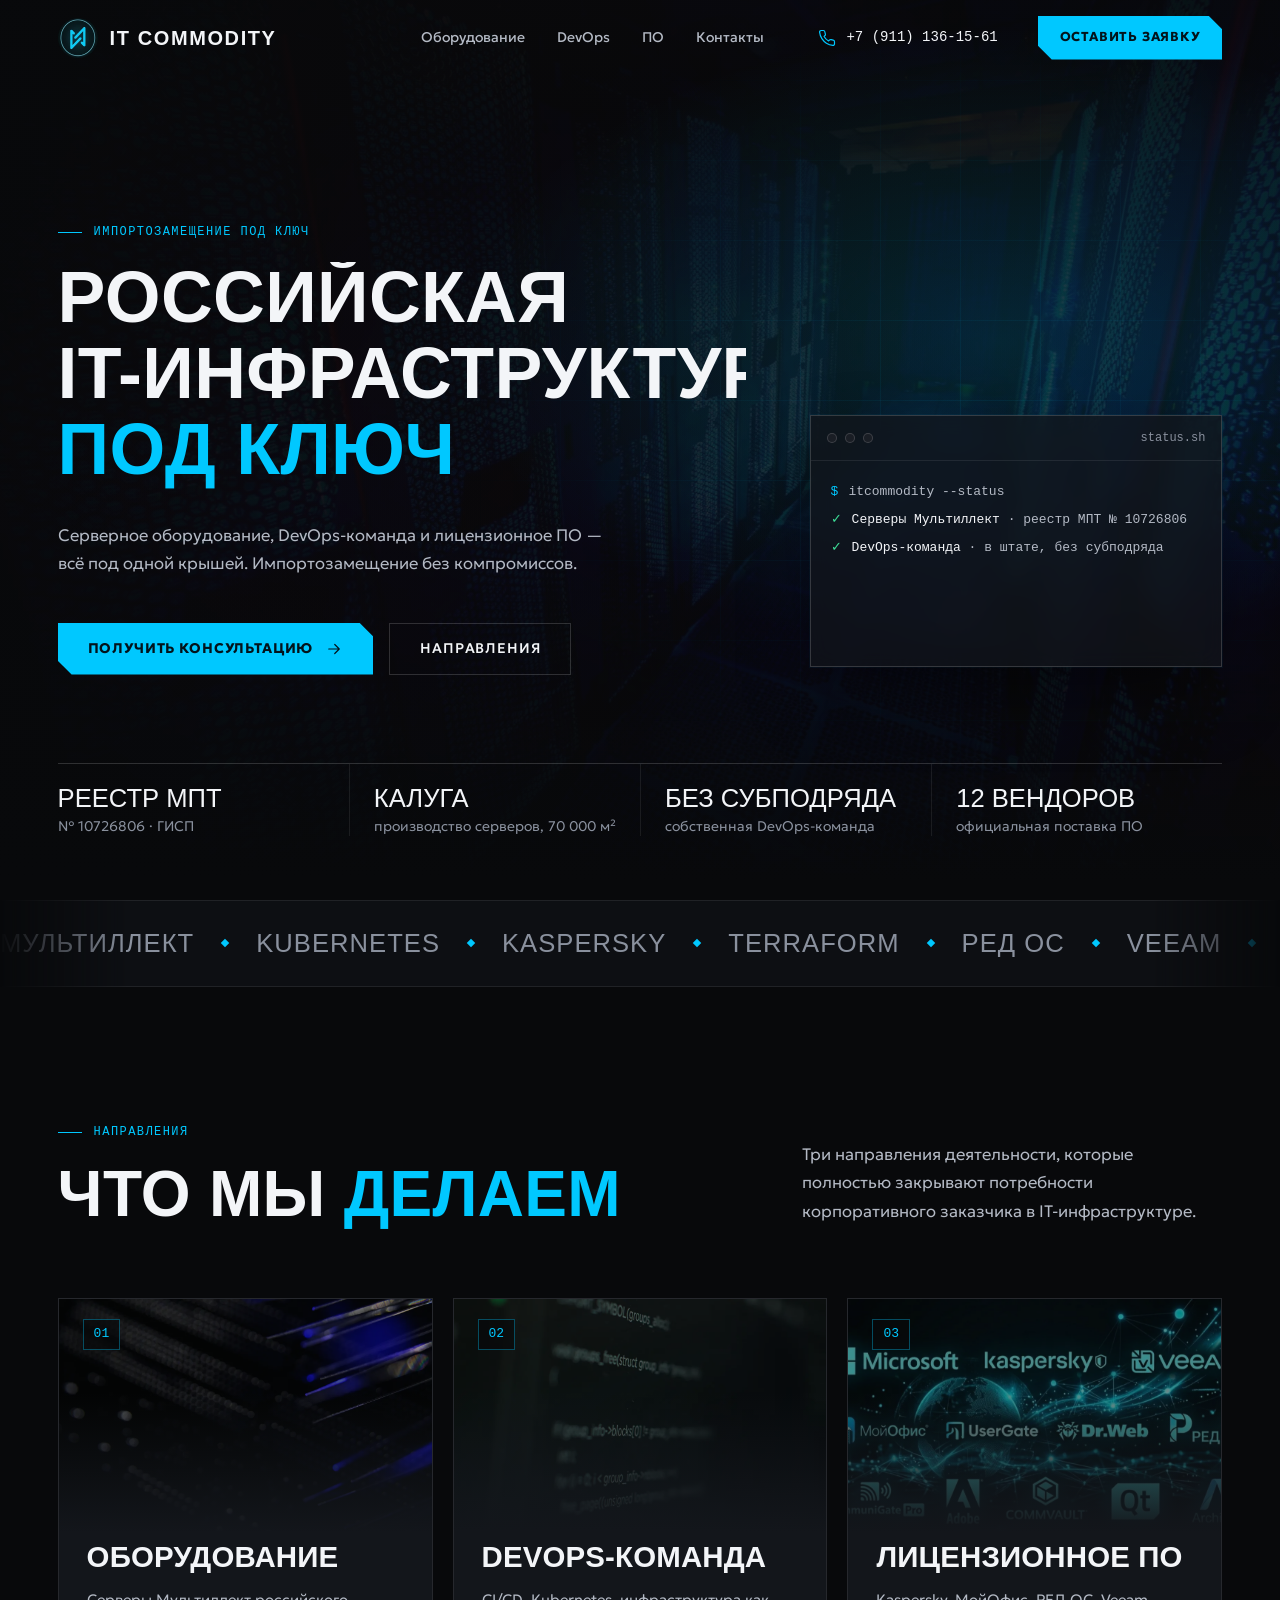
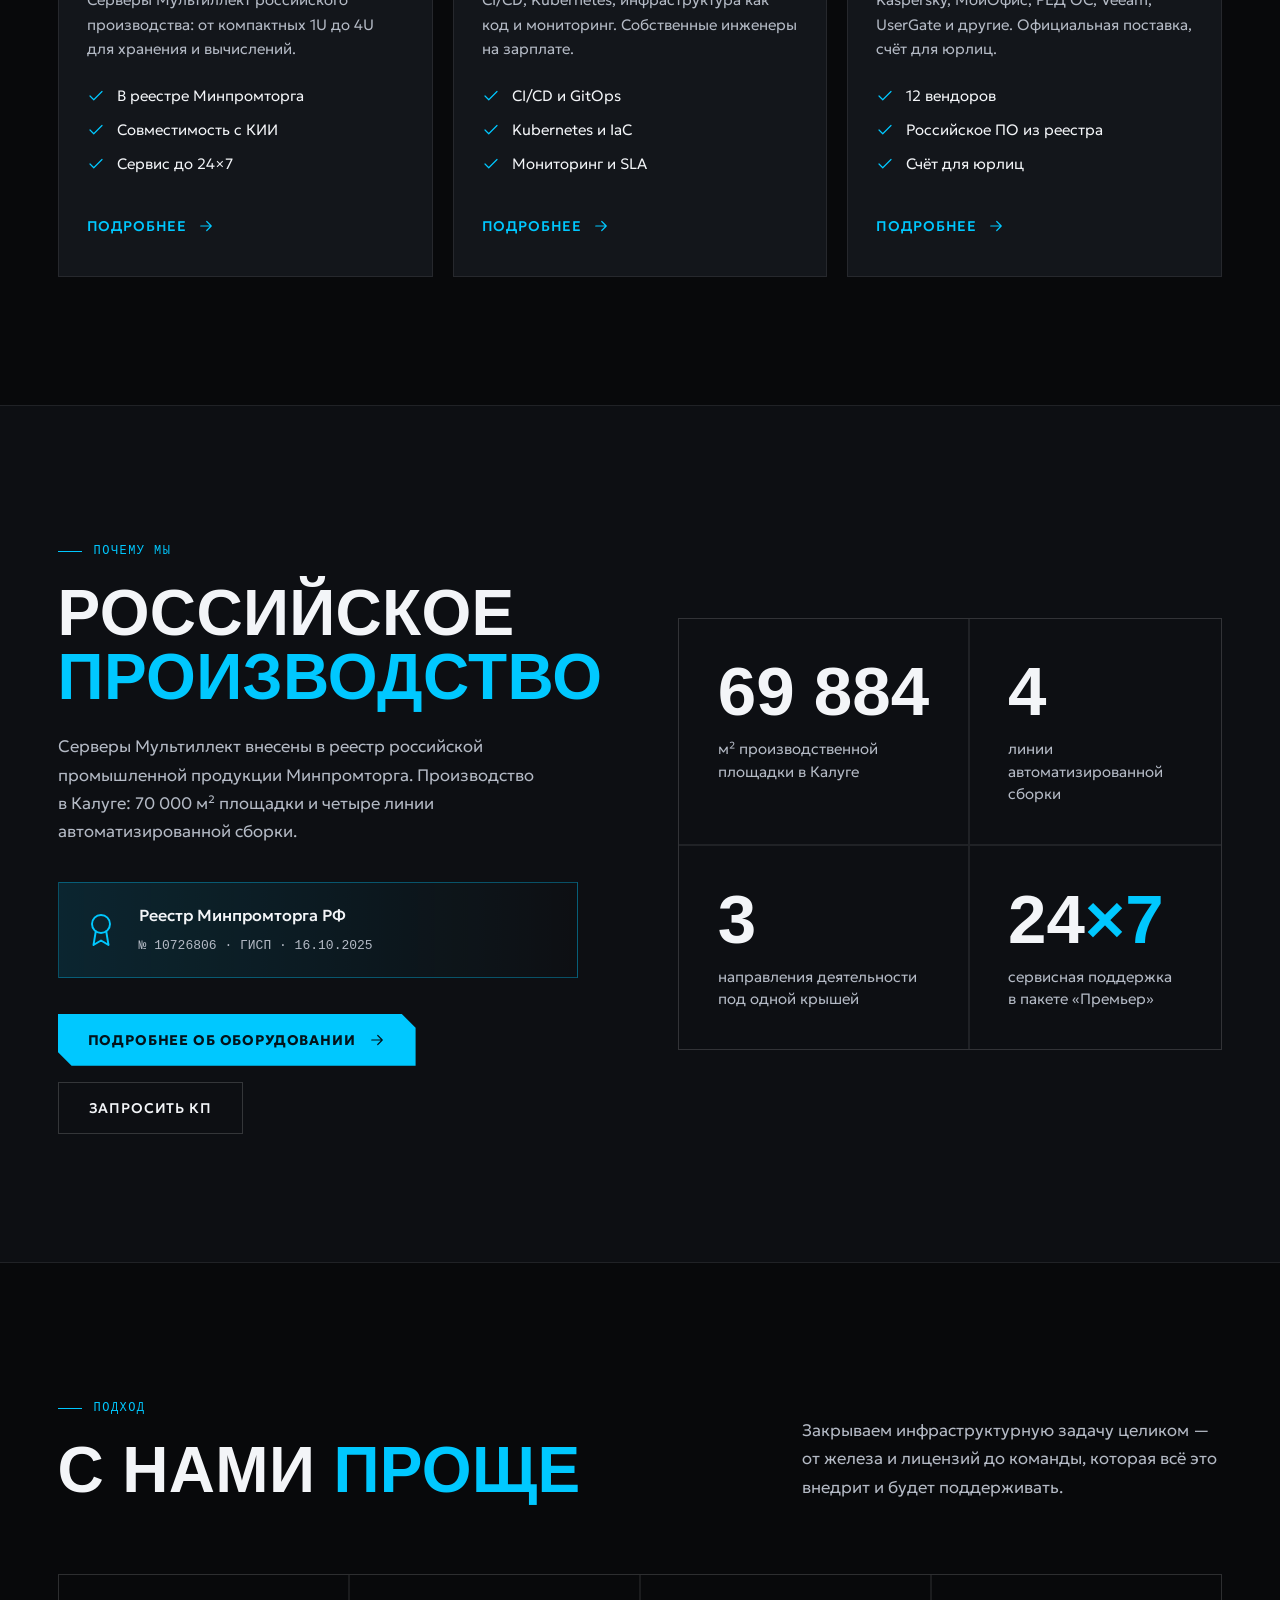
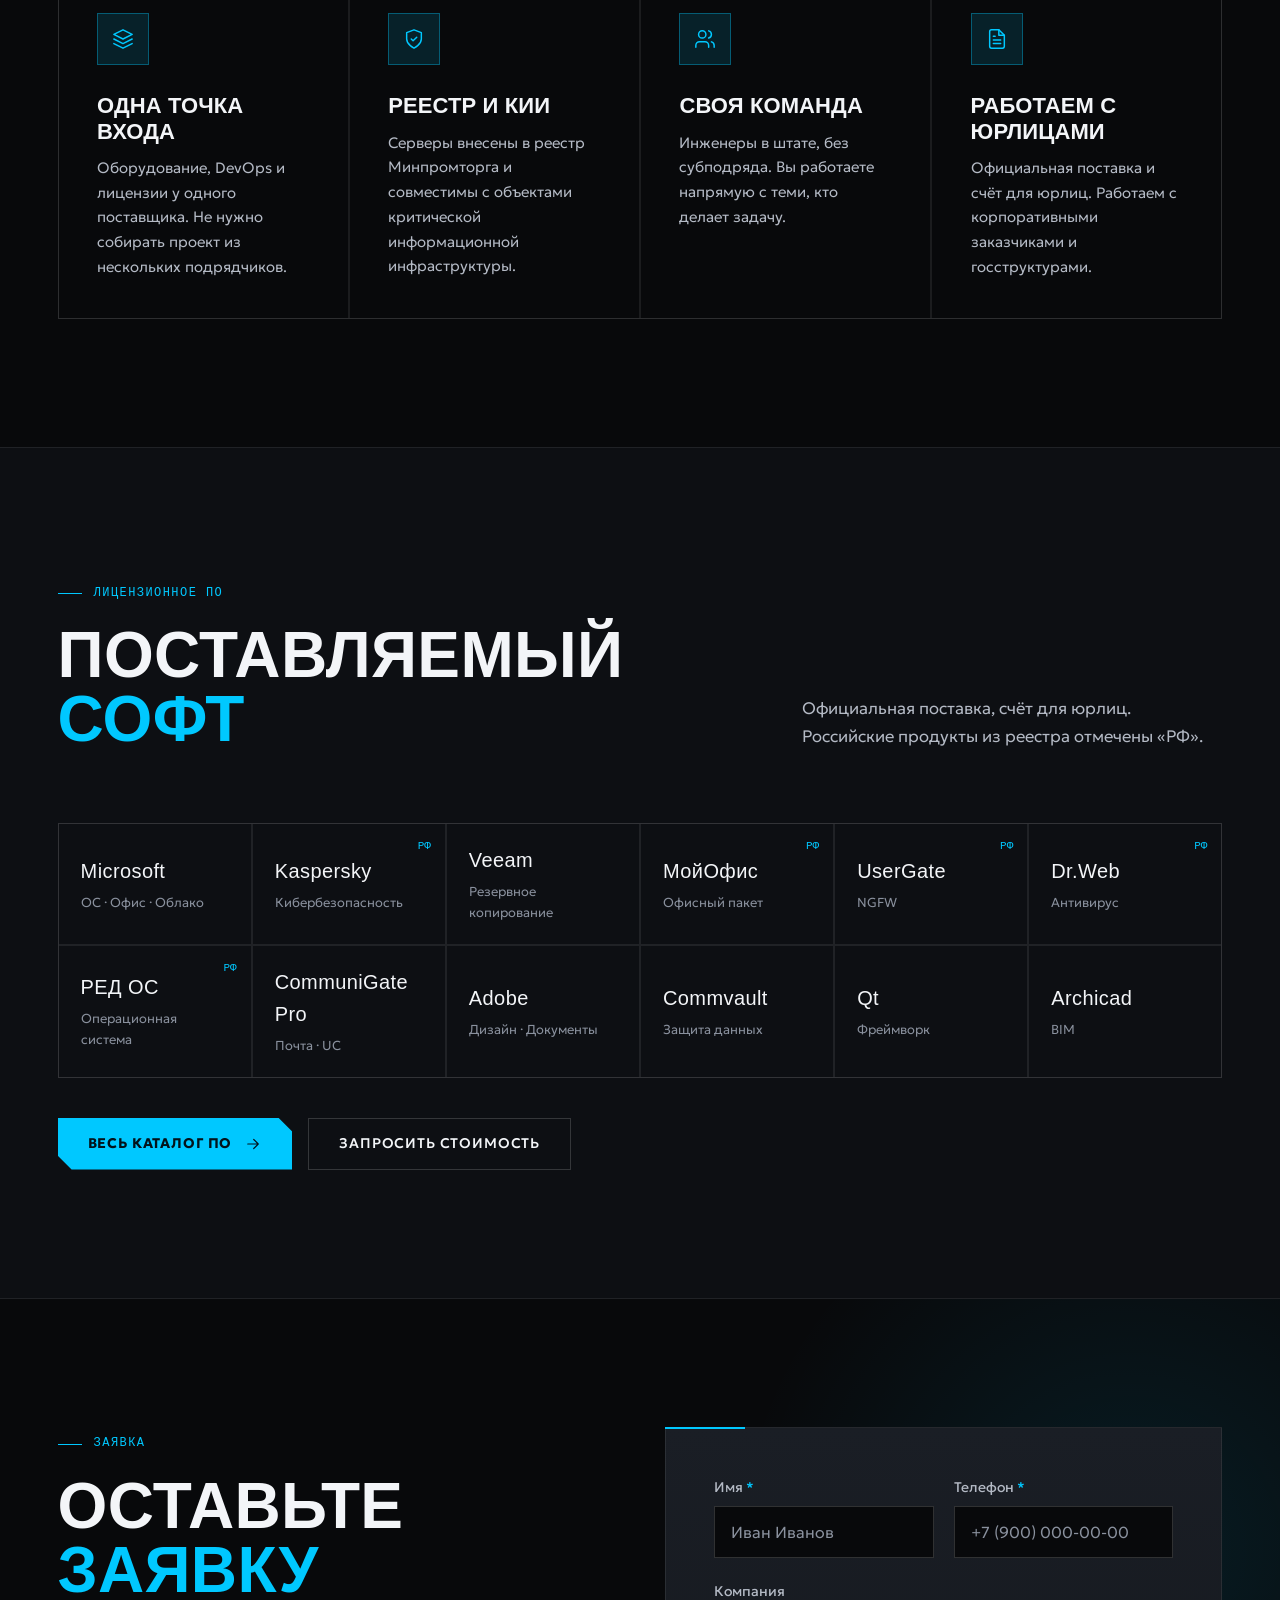
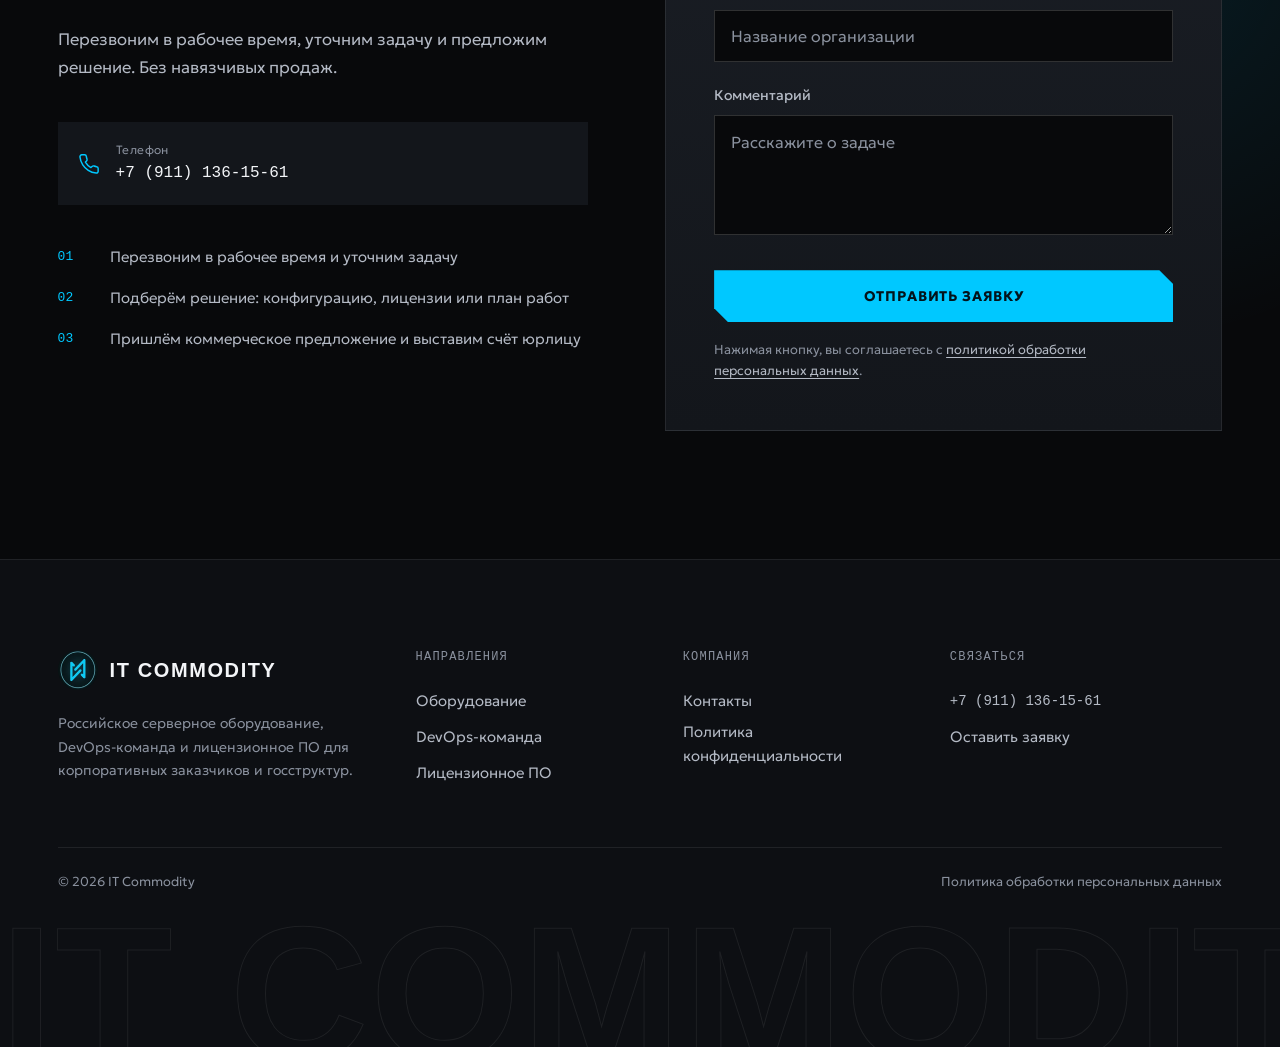
==== commit a8a22371: "Set real phone, drop placeholder contacts and requisites - Phone +7 (911) 136-15-61 across header, f" ====
--- a/index.html
+++ b/index.html
@@ -43,7 +43,7 @@
         <a href="/contacts">Контакты</a>
       </nav>
 
-      <a class="header-phone" href="tel:+70000000000"><svg class="icon" viewBox="0 0 24 24" aria-hidden="true"><path d="M22 16.92v3a2 2 0 0 1-2.18 2 19.79 19.79 0 0 1-8.63-3.07 19.5 19.5 0 0 1-6-6 19.79 19.79 0 0 1-3.07-8.67A2 2 0 0 1 4.11 2h3a2 2 0 0 1 2 1.72 12.84 12.84 0 0 0 .7 2.81 2 2 0 0 1-.45 2.11L8.09 9.91a16 16 0 0 0 6 6l1.27-1.27a2 2 0 0 1 2.11-.45 12.84 12.84 0 0 0 2.81.7A2 2 0 0 1 22 16.92z"/></svg>+7 (000) 000-00-00</a>
+      <a class="header-phone" href="tel:+79111361561"><svg class="icon" viewBox="0 0 24 24" aria-hidden="true"><path d="M22 16.92v3a2 2 0 0 1-2.18 2 19.79 19.79 0 0 1-8.63-3.07 19.5 19.5 0 0 1-6-6 19.79 19.79 0 0 1-3.07-8.67A2 2 0 0 1 4.11 2h3a2 2 0 0 1 2 1.72 12.84 12.84 0 0 0 .7 2.81 2 2 0 0 1-.45 2.11L8.09 9.91a16 16 0 0 0 6 6l1.27-1.27a2 2 0 0 1 2.11-.45 12.84 12.84 0 0 0 2.81.7A2 2 0 0 1 22 16.92z"/></svg>+7 (911) 136-15-61</a>
       <a class="btn btn--primary header-cta" href="#contact">Оставить заявку</a>
 
       <button class="burger" type="button" aria-expanded="false" aria-controls="mobile-nav" aria-label="Открыть меню">
@@ -61,8 +61,7 @@
       <a href="/contacts">Контакты <span class="mono">04</span></a>
     </nav>
     <div class="mobile-nav__contacts">
-      <a href="tel:+70000000000">+7 (000) 000-00-00</a>
-      <a href="mailto:info@example.ru">info@example.ru</a>
+      <a href="tel:+79111361561">+7 (911) 136-15-61</a>
       <a class="btn btn--primary" href="#contact">Оставить заявку <svg class="icon" viewBox="0 0 24 24" aria-hidden="true"><path d="M5 12h14M13 6l6 6-6 6"/></svg></a>
     </div>
   </div>
@@ -281,9 +280,7 @@
           </div>
           <div class="reveal" style="--d:1">
           <div class="contact-lines">
-            <a class="contact-line" href="tel:+70000000000"><svg class="icon" viewBox="0 0 24 24" aria-hidden="true"><path d="M22 16.92v3a2 2 0 0 1-2.18 2 19.79 19.79 0 0 1-8.63-3.07 19.5 19.5 0 0 1-6-6 19.79 19.79 0 0 1-3.07-8.67A2 2 0 0 1 4.11 2h3a2 2 0 0 1 2 1.72 12.84 12.84 0 0 0 .7 2.81 2 2 0 0 1-.45 2.11L8.09 9.91a16 16 0 0 0 6 6l1.27-1.27a2 2 0 0 1 2.11-.45 12.84 12.84 0 0 0 2.81.7A2 2 0 0 1 22 16.92z"/></svg><span><small>Телефон</small><strong>+7 (000) 000-00-00</strong></span></a>
-            <a class="contact-line" href="mailto:info@example.ru"><svg class="icon" viewBox="0 0 24 24" aria-hidden="true"><rect x="2" y="4" width="20" height="16" rx="2"/><path d="m22 7-10 6L2 7"/></svg><span><small>Почта</small><strong>info@example.ru</strong></span></a>
-            <div class="contact-line"><svg class="icon" viewBox="0 0 24 24" aria-hidden="true"><circle cx="12" cy="12" r="10"/><path d="M12 6v6l4 2"/></svg><span><small>Режим работы</small><strong>Пн–Пт, 9:00–18:00 (МСК)</strong></span></div>
+            <a class="contact-line" href="tel:+79111361561"><svg class="icon" viewBox="0 0 24 24" aria-hidden="true"><path d="M22 16.92v3a2 2 0 0 1-2.18 2 19.79 19.79 0 0 1-8.63-3.07 19.5 19.5 0 0 1-6-6 19.79 19.79 0 0 1-3.07-8.67A2 2 0 0 1 4.11 2h3a2 2 0 0 1 2 1.72 12.84 12.84 0 0 0 .7 2.81 2 2 0 0 1-.45 2.11L8.09 9.91a16 16 0 0 0 6 6l1.27-1.27a2 2 0 0 1 2.11-.45 12.84 12.84 0 0 0 2.81.7A2 2 0 0 1 22 16.92z"/></svg><span><small>Телефон</small><strong>+7 (911) 136-15-61</strong></span></a>
           </div>
           <ol class="next-steps">
             <li>Перезвоним в рабочее время и уточним задачу</li>
@@ -292,7 +289,7 @@
           </ol>
           </div>
         </div>
-        <form class="form-card reveal" style="--d:1" data-contact data-phone="+7 (000) 000-00-00" data-tel="+70000000000">
+        <form class="form-card reveal" style="--d:1" data-contact data-phone="+7 (911) 136-15-61" data-tel="+79111361561">
           <div class="form-row">
             <div class="form-group">
               <label class="form-label" for="name">Имя <span class="req" aria-hidden="true">*</span></label>
@@ -348,7 +345,7 @@
         <div>
           <p class="site-footer__title">Компания</p>
           <ul class="site-footer__list">
-            <li><a href="/contacts">Контакты и реквизиты</a></li>
+            <li><a href="/contacts">Контакты</a></li>
             <li><a href="/privacy">Политика конфиденциальности</a></li>
           </ul>
         </div>
@@ -356,15 +353,14 @@
         <div>
           <p class="site-footer__title">Связаться</p>
           <ul class="site-footer__list">
-            <li><a class="mono" href="tel:+70000000000">+7 (000) 000-00-00</a></li>
-            <li><a class="mono" href="mailto:info@example.ru">info@example.ru</a></li>
-            <li><span>Пн–Пт, 9:00–18:00 (МСК)</span></li>
+            <li><a class="mono" href="tel:+79111361561">+7 (911) 136-15-61</a></li>
+            <li><a href="/contacts#contact">Оставить заявку</a></li>
           </ul>
         </div>
       </div>
 
       <div class="site-footer__bottom">
-        <span>© 2026 IT Commodity · ООО «Название компании» · ИНН 0000000000</span>
+        <span>© 2026 IT Commodity</span>
         <a href="/privacy">Политика обработки персональных данных</a>
       </div>
     </div>
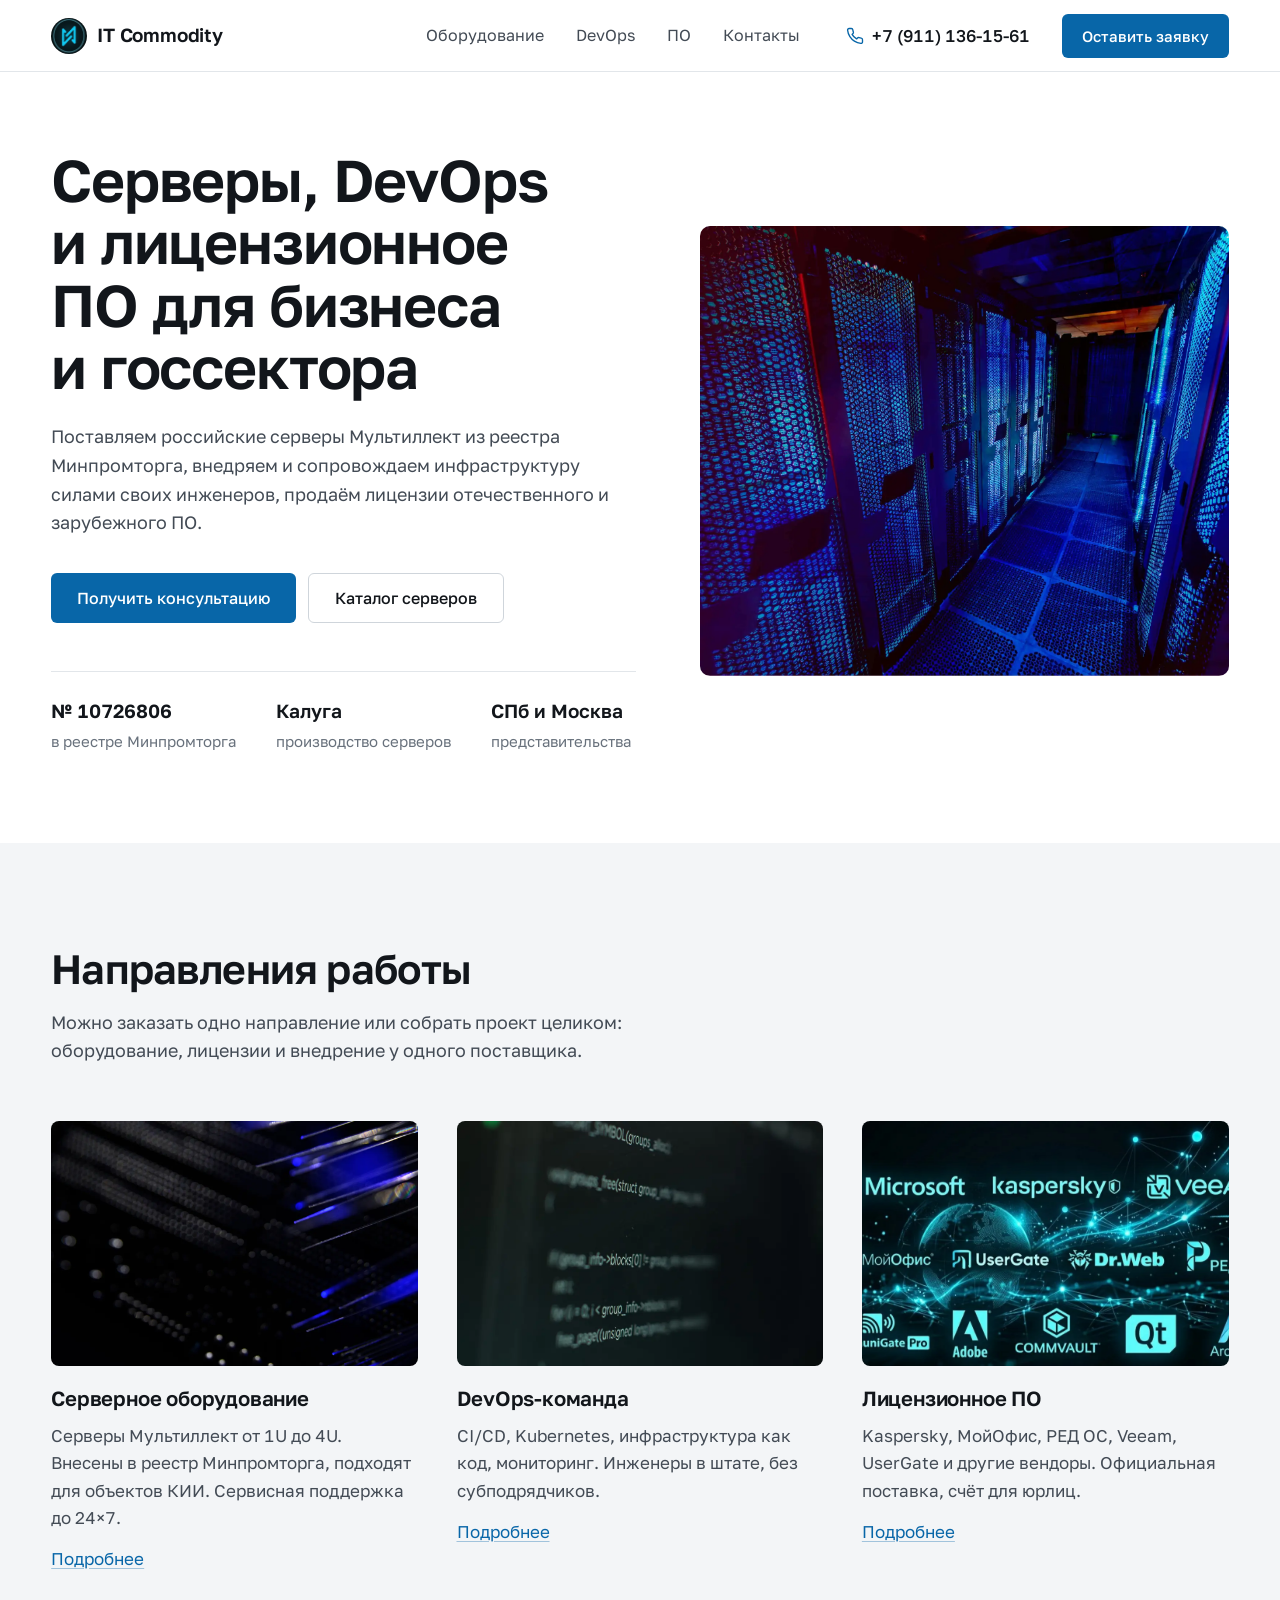
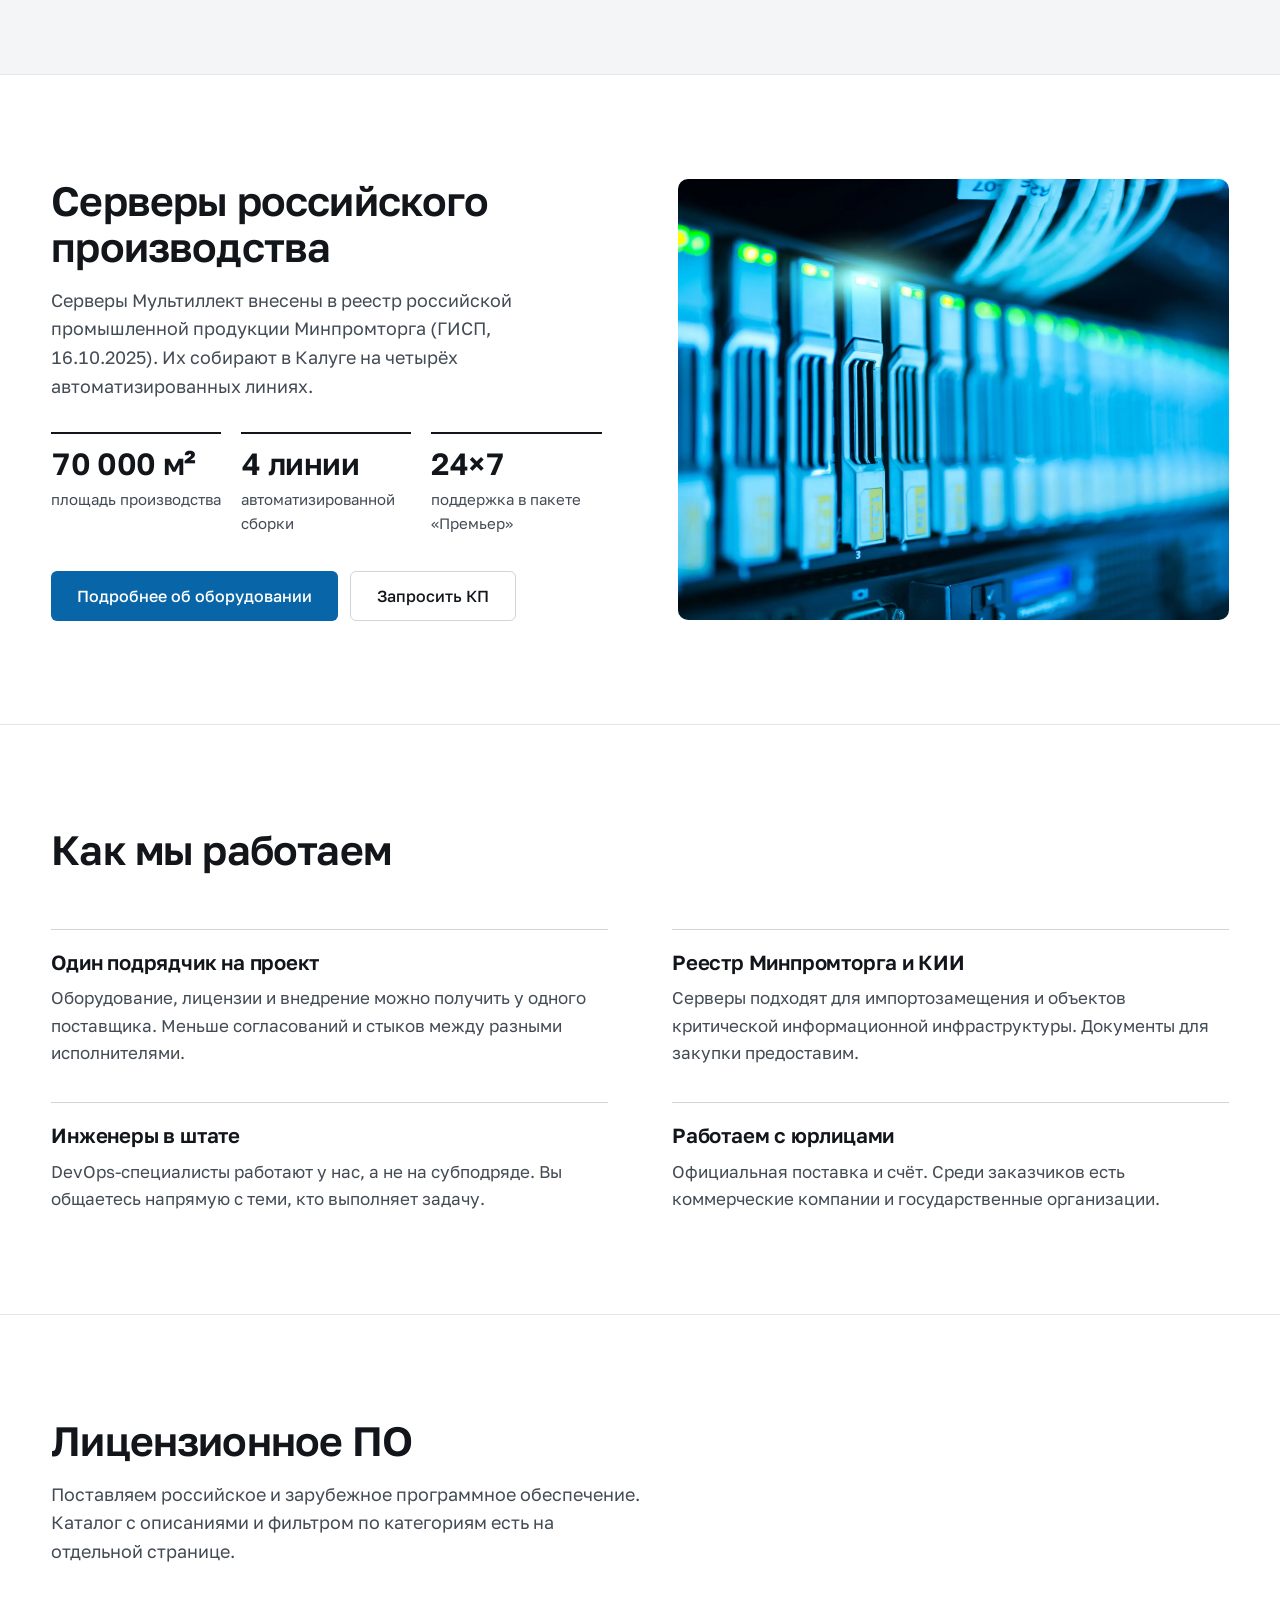
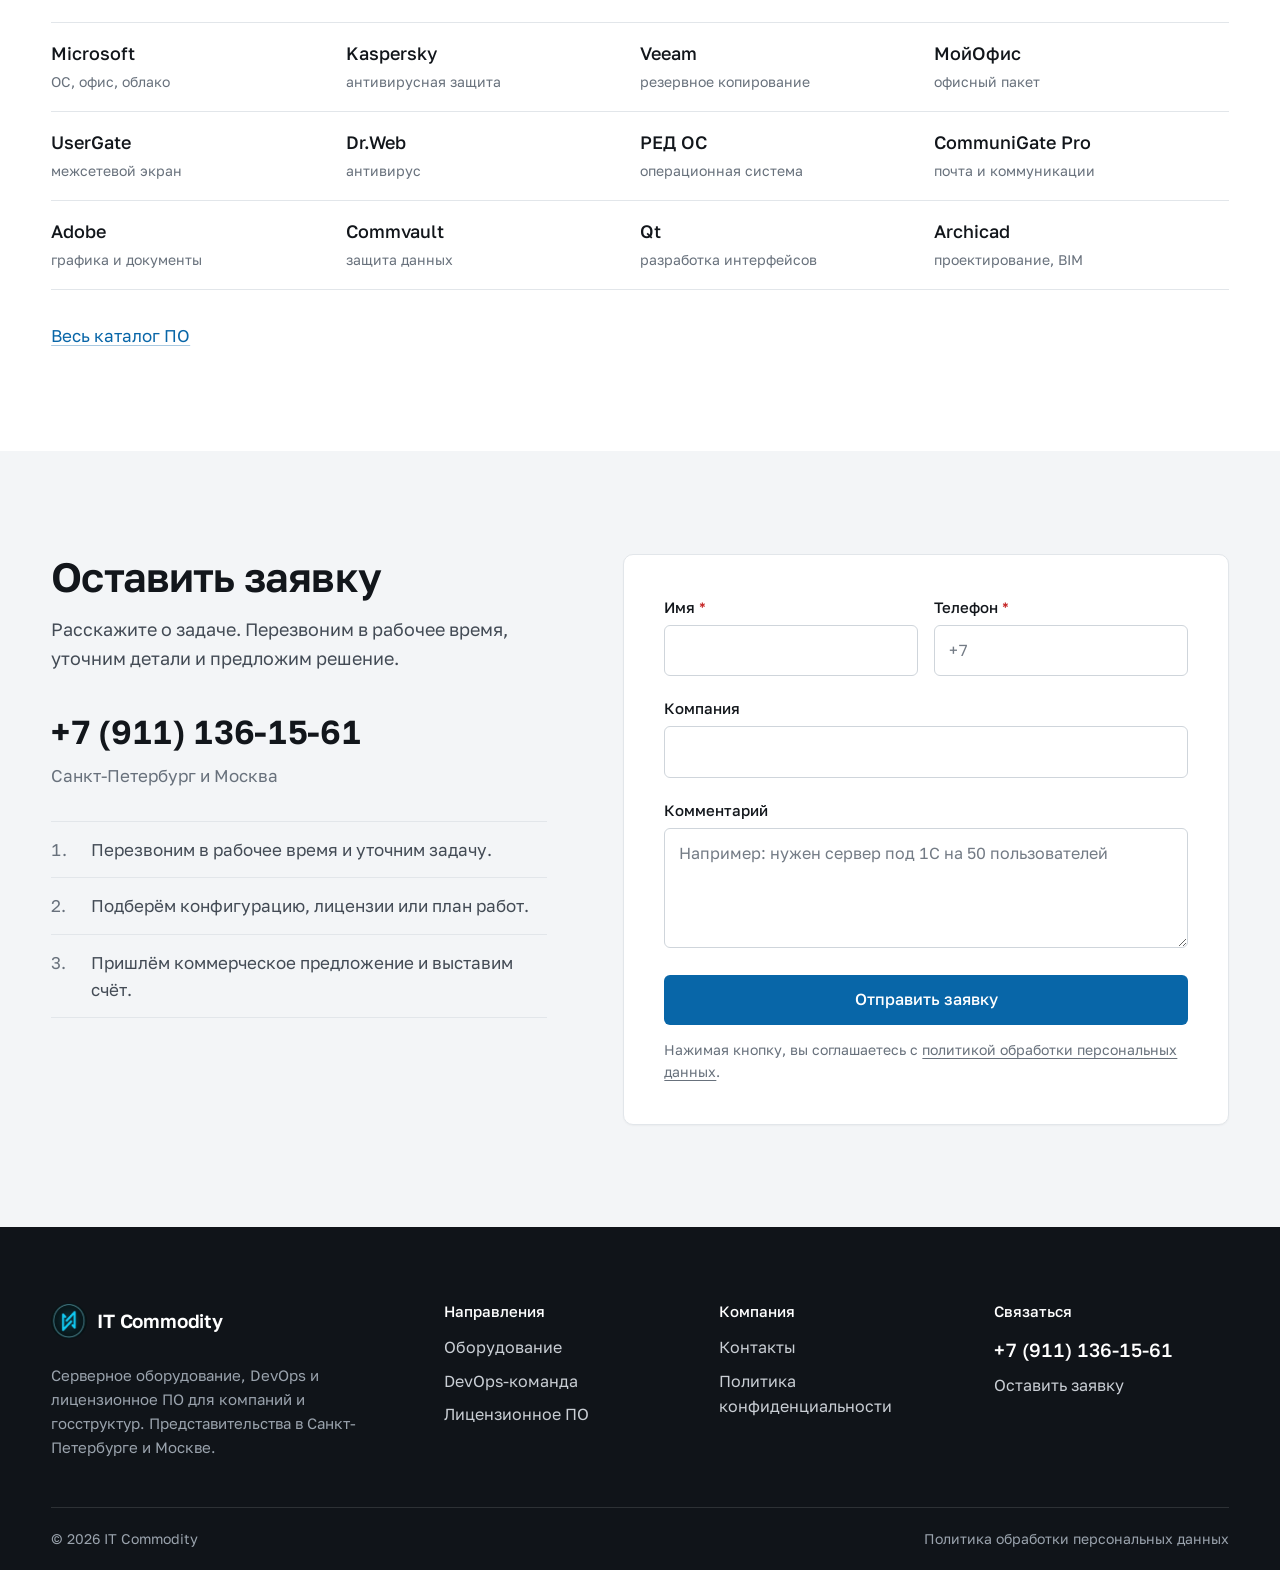
==== commit ab4e2bdb: "Redesign: calm light corporate style instead of template look - Single typeface Golos Text in senten" ====
--- a/index.html
+++ b/index.html
@@ -3,22 +3,21 @@
 <head>
   <meta charset="UTF-8" />
   <meta name="viewport" content="width=device-width, initial-scale=1.0" />
-  <title>IT Commodity — российское IT-оборудование и решения</title>
-  <meta name="description" content="Серверное оборудование Мультиллект из реестра Минпромторга, собственная DevOps-команда и лицензионное ПО. Импортозамещение под ключ для корпоративных заказчиков и госструктур." />
-  <meta name="theme-color" content="#08090b" />
+  <title>IT Commodity — серверы, DevOps и лицензионное ПО</title>
+  <meta name="description" content="Российские серверы Мультиллект из реестра Минпромторга, собственная DevOps-команда и лицензионное ПО для компаний и госструктур. Представительства в Санкт-Петербурге и Москве." />
+  <meta name="theme-color" content="#ffffff" />
   <meta property="og:type" content="website" />
   <meta property="og:locale" content="ru_RU" />
   <meta property="og:site_name" content="IT Commodity" />
-  <meta property="og:title" content="IT Commodity — российское IT-оборудование и решения" />
-  <meta property="og:description" content="Серверное оборудование Мультиллект из реестра Минпромторга, собственная DevOps-команда и лицензионное ПО. Импортозамещение под ключ для корпоративных заказчиков и госструктур." />
+  <meta property="og:title" content="IT Commodity — серверы, DevOps и лицензионное ПО" />
+  <meta property="og:description" content="Российские серверы Мультиллект из реестра Минпромторга, собственная DevOps-команда и лицензионное ПО для компаний и госструктур. Представительства в Санкт-Петербурге и Москве." />
 
   <link rel="icon" href="/favicon.ico" sizes="16x16 32x32 48x48" type="image/x-icon" />
   <link rel="icon" href="/favicon.png" sizes="120x120" type="image/png" />
   <link rel="apple-touch-icon" href="/apple-touch-icon.png" />
 
-  <link rel="preload" href="/assets/fonts/Oswald-cyrillic.woff2" as="font" type="font/woff2" crossorigin />
-  <link rel="preload" href="/assets/fonts/Geologica-Light.woff2" as="font" type="font/woff2" crossorigin />
-  <link rel="preload" href="/assets/img/hero-bg.webp" as="image" fetchpriority="high" />
+  <link rel="preload" href="/assets/fonts/GolosText-cyrillic.woff2" as="font" type="font/woff2" crossorigin />
+  <link rel="preload" href="/assets/img/hero-bg.webp" as="image" />
   <link rel="stylesheet" href="/assets/css/base.css" />
   <link rel="stylesheet" href="/assets/css/header.css" />
   <link rel="stylesheet" href="/assets/css/footer.css" />
@@ -32,8 +31,8 @@
   <header class="site-header">
     <div class="container site-header__inner">
       <a href="/" class="logo" aria-label="IT Commodity — на главную">
-        <img src="/assets/img/logo.webp" alt="" width="40" height="40" />
-        <span>IT COMMODITY</span>
+        <img src="/assets/img/logo.webp" alt="" width="36" height="36" />
+        <span>IT Commodity</span>
       </a>
 
       <nav class="nav" aria-label="Основное меню">
@@ -50,265 +49,177 @@
         <span></span><span></span><span></span>
       </button>
     </div>
-    <div class="scroll-progress" aria-hidden="true"></div>
   </header>
 
   <div class="mobile-nav" id="mobile-nav">
     <nav class="mobile-nav__links" aria-label="Мобильное меню">
-      <a href="/hardware">Оборудование <span class="mono">01</span></a>
-      <a href="/devops">DevOps <span class="mono">02</span></a>
-      <a href="/software">ПО <span class="mono">03</span></a>
-      <a href="/contacts">Контакты <span class="mono">04</span></a>
+      <a href="/hardware">Оборудование</a>
+      <a href="/devops">DevOps</a>
+      <a href="/software">ПО</a>
+      <a href="/contacts">Контакты</a>
     </nav>
     <div class="mobile-nav__contacts">
       <a href="tel:+79111361561">+7 (911) 136-15-61</a>
-      <a class="btn btn--primary" href="#contact">Оставить заявку <svg class="icon" viewBox="0 0 24 24" aria-hidden="true"><path d="M5 12h14M13 6l6 6-6 6"/></svg></a>
+      <a class="btn btn--primary" href="#contact">Оставить заявку</a>
     </div>
   </div>
 
   <main id="main">
 
     <section class="hero">
-      <div class="hero__bg" aria-hidden="true"></div>
-      <div class="hero__grid" aria-hidden="true"></div>
+      <div class="container hero__grid">
+        <div>
+          <h1 class="h1">Серверы, DevOps и лицензионное ПО для бизнеса и госсектора</h1>
+          <p class="lead">Поставляем российские серверы Мультиллект из реестра Минпромторга, внедряем и сопровождаем инфраструктуру силами своих инженеров, продаём лицензии отечественного и зарубежного ПО.</p>
+          <div class="btn-row">
+            <a href="#contact" class="btn btn--primary">Получить консультацию</a>
+            <a href="/hardware" class="btn btn--secondary">Каталог серверов</a>
+          </div>
+          <ul class="hero__facts">
+            <li><strong>№ 10726806</strong><span>в реестре Минпромторга</span></li>
+            <li><strong>Калуга</strong><span>производство серверов</span></li>
+            <li><strong>СПб и Москва</strong><span>представительства</span></li>
+          </ul>
+        </div>
+        <figure class="hero__media">
+          <img src="/assets/img/hero-bg.webp" alt="Серверный зал" width="2000" height="1333" fetchpriority="high" />
+        </figure>
+      </div>
+    </section>
+
+    <section class="section section--gray">
       <div class="container">
-        <div class="hero__layout">
-          <div>
-            <p class="eyebrow fade-up" style="--i:0">Импортозамещение под ключ</p>
-            <h1 class="h1 hero__title">
-              <span class="line-mask"><span style="--i:0">Российская</span></span>
-              <span class="line-mask"><span style="--i:1">IT-инфраструктура</span></span>
-              <span class="line-mask"><span style="--i:2"><em>под ключ</em></span></span>
-            </h1>
-            <p class="lead hero__lead fade-up" style="--i:3">Серверное оборудование, DevOps-команда и лицензионное ПО — всё под одной крышей. Импортозамещение без компромиссов.</p>
-            <div class="hero-actions fade-up" style="--i:4">
-              <a href="#contact" class="btn btn--primary">Получить консультацию <svg class="icon" viewBox="0 0 24 24" aria-hidden="true"><path d="M5 12h14M13 6l6 6-6 6"/></svg></a>
-              <a href="#directions" class="btn btn--ghost">Направления</a>
-            </div>
-          </div>
-
-          <div class="terminal fade-up" style="--i:5" aria-hidden="true">
-            <div class="terminal__bar"><i></i><i></i><i></i><span>status.sh</span></div>
-            <div class="terminal__body">
-              <div class="terminal__line" data-typed><span class="prompt">$</span><span>itcommodity --status</span></div>
-              <div class="terminal__line" data-typed><span class="ok">✓</span><span><b>Серверы Мультиллект</b> · реестр МПТ № 10726806</span></div>
-              <div class="terminal__line" data-typed><span class="ok">✓</span><span><b>DevOps-команда</b> · в штате, без субподряда</span></div>
-              <div class="terminal__line" data-typed><span class="ok">✓</span><span><b>Лицензионное ПО</b> · 12 вендоров</span></div>
-              <div class="terminal__line" data-typed><span class="ok">✓</span><span><b>Сервис оборудования</b> · до 24×7</span></div>
-              <div class="terminal__line" data-typed><span class="prompt">$</span><span class="terminal__cursor"></span></div>
-            </div>
-          </div>
-        </div>
-
-        <div class="hero__facts fade-up" style="--i:6">
-          <div class="hero__fact"><strong>Реестр МПТ</strong><span>№ 10726806 · ГИСП</span></div>
-          <div class="hero__fact"><strong>Калуга</strong><span>производство серверов, 70 000 м²</span></div>
-          <div class="hero__fact"><strong>Без субподряда</strong><span>собственная DevOps-команда</span></div>
-          <div class="hero__fact"><strong>12 вендоров</strong><span>официальная поставка ПО</span></div>
-        </div>
-      </div>
-    </section>
-
-    <div class="marquee" aria-hidden="true">
-      <div class="marquee__track">
-        <div class="marquee__group"><span class="marquee__item">Мультиллект</span><span class="marquee__item">Kubernetes</span><span class="marquee__item">Kaspersky</span><span class="marquee__item">Terraform</span><span class="marquee__item">РЕД ОС</span><span class="marquee__item">Veeam</span><span class="marquee__item">GitLab CI</span><span class="marquee__item">МойОфис</span><span class="marquee__item">Prometheus</span><span class="marquee__item">UserGate</span><span class="marquee__item">Ansible</span><span class="marquee__item">Dr.Web</span><span class="marquee__item">Grafana</span><span class="marquee__item">Commvault</span><span class="marquee__item">ArgoCD</span><span class="marquee__item">Microsoft</span></div>
-        <div class="marquee__group"><span class="marquee__item">Мультиллект</span><span class="marquee__item">Kubernetes</span><span class="marquee__item">Kaspersky</span><span class="marquee__item">Terraform</span><span class="marquee__item">РЕД ОС</span><span class="marquee__item">Veeam</span><span class="marquee__item">GitLab CI</span><span class="marquee__item">МойОфис</span><span class="marquee__item">Prometheus</span><span class="marquee__item">UserGate</span><span class="marquee__item">Ansible</span><span class="marquee__item">Dr.Web</span><span class="marquee__item">Grafana</span><span class="marquee__item">Commvault</span><span class="marquee__item">ArgoCD</span><span class="marquee__item">Microsoft</span></div>
-      </div>
-    </div>
-
-    <section class="section" id="directions">
-      <div class="container">
-        <div class="section-head">
-          <div class="reveal">
-            <p class="eyebrow">Направления</p>
-            <h2 class="h2">Что мы <em>делаем</em></h2>
-          </div>
-          <p class="lead reveal" style="--d:1">Три направления деятельности, которые полностью закрывают потребности корпоративного заказчика в IT-инфраструктуре.</p>
-        </div>
-        <div class="dir-cards">
-          <a href="/hardware" class="dir-card spotlight reveal" style="--d:0">
-            <div class="dir-card__media">
-              <img src="/assets/img/dir-hardware.webp" alt="" loading="lazy" width="1200" height="760" />
-              <span class="dir-card__num">01</span>
-            </div>
-            <div class="dir-card__body">
-              <h3 class="h3">Оборудование</h3>
-              <p>Серверы Мультиллект российского производства: от компактных 1U до 4U для хранения и вычислений.</p>
-              <ul class="ticks">
-                <li><svg class="icon" viewBox="0 0 24 24" aria-hidden="true"><path d="M20 6 9 17l-5-5"/></svg>В реестре Минпромторга</li>
-                <li><svg class="icon" viewBox="0 0 24 24" aria-hidden="true"><path d="M20 6 9 17l-5-5"/></svg>Совместимость с КИИ</li>
-                <li><svg class="icon" viewBox="0 0 24 24" aria-hidden="true"><path d="M20 6 9 17l-5-5"/></svg>Сервис до 24×7</li>
-              </ul>
-              <span class="link-arrow">Подробнее <svg class="icon" viewBox="0 0 24 24" aria-hidden="true"><path d="M5 12h14M13 6l6 6-6 6"/></svg></span>
-            </div>
-          </a>
-          <a href="/devops" class="dir-card spotlight reveal" style="--d:1">
-            <div class="dir-card__media">
-              <img src="/assets/img/dir-devops.webp" alt="" loading="lazy" width="1200" height="760" />
-              <span class="dir-card__num">02</span>
-            </div>
-            <div class="dir-card__body">
-              <h3 class="h3">DevOps-команда</h3>
-              <p>CI/CD, Kubernetes, инфраструктура как код и мониторинг. Собственные инженеры на зарплате.</p>
-              <ul class="ticks">
-                <li><svg class="icon" viewBox="0 0 24 24" aria-hidden="true"><path d="M20 6 9 17l-5-5"/></svg>CI/CD и GitOps</li>
-                <li><svg class="icon" viewBox="0 0 24 24" aria-hidden="true"><path d="M20 6 9 17l-5-5"/></svg>Kubernetes и IaC</li>
-                <li><svg class="icon" viewBox="0 0 24 24" aria-hidden="true"><path d="M20 6 9 17l-5-5"/></svg>Мониторинг и SLA</li>
-              </ul>
-              <span class="link-arrow">Подробнее <svg class="icon" viewBox="0 0 24 24" aria-hidden="true"><path d="M5 12h14M13 6l6 6-6 6"/></svg></span>
-            </div>
-          </a>
-          <a href="/software" class="dir-card spotlight reveal" style="--d:2">
-            <div class="dir-card__media">
-              <img src="/assets/img/dir-software.webp" alt="" loading="lazy" width="1200" height="760" />
-              <span class="dir-card__num">03</span>
-            </div>
-            <div class="dir-card__body">
-              <h3 class="h3">Лицензионное ПО</h3>
-              <p>Kaspersky, МойОфис, РЕД ОС, Veeam, UserGate и другие. Официальная поставка, счёт для юрлиц.</p>
-              <ul class="ticks">
-                <li><svg class="icon" viewBox="0 0 24 24" aria-hidden="true"><path d="M20 6 9 17l-5-5"/></svg>12 вендоров</li>
-                <li><svg class="icon" viewBox="0 0 24 24" aria-hidden="true"><path d="M20 6 9 17l-5-5"/></svg>Российское ПО из реестра</li>
-                <li><svg class="icon" viewBox="0 0 24 24" aria-hidden="true"><path d="M20 6 9 17l-5-5"/></svg>Счёт для юрлиц</li>
-              </ul>
-              <span class="link-arrow">Подробнее <svg class="icon" viewBox="0 0 24 24" aria-hidden="true"><path d="M5 12h14M13 6l6 6-6 6"/></svg></span>
-            </div>
-          </a>
-        </div>
-      </div>
-    </section>
-
-    <section class="section section--alt">
-      <div class="container production__grid">
+        <div class="section-intro reveal">
+          <h2 class="h2">Направления работы</h2>
+          <p class="lead">Можно заказать одно направление или собрать проект целиком: оборудование, лицензии и внедрение у одного поставщика.</p>
+        </div>
+        <div class="directions">
+          <a class="direction reveal" href="/hardware">
+            <img src="/assets/img/dir-hardware.webp" alt="" loading="lazy" width="1200" height="800" />
+            <h3 class="h3">Серверное оборудование</h3>
+            <p>Серверы Мультиллект от 1U до 4U. Внесены в реестр Минпромторга, подходят для объектов КИИ. Сервисная поддержка до 24×7.</p>
+            <span class="text-link">Подробнее</span>
+          </a>
+          <a class="direction reveal" href="/devops">
+            <img src="/assets/img/dir-devops.webp" alt="" loading="lazy" width="1200" height="800" />
+            <h3 class="h3">DevOps-команда</h3>
+            <p>CI/CD, Kubernetes, инфраструктура как код, мониторинг. Инженеры в штате, без субподрядчиков.</p>
+            <span class="text-link">Подробнее</span>
+          </a>
+          <a class="direction reveal" href="/software">
+            <img src="/assets/img/dir-software.webp" alt="" loading="lazy" width="1200" height="800" />
+            <h3 class="h3">Лицензионное ПО</h3>
+            <p>Kaspersky, МойОфис, РЕД ОС, Veeam, UserGate и другие вендоры. Официальная поставка, счёт для юрлиц.</p>
+            <span class="text-link">Подробнее</span>
+          </a>
+        </div>
+      </div>
+    </section>
+
+    <section class="section production">
+      <div class="container split">
         <div class="reveal">
-          <p class="eyebrow">Почему мы</p>
-          <h2 class="h2">Российское <em>производство</em></h2>
-          <p class="lead">Серверы Мультиллект внесены в реестр российской промышленной продукции Минпромторга. Производство в Калуге: 70 000 м² площадки и четыре линии автоматизированной сборки.</p>
-          <div class="cert">
-            <svg class="icon" viewBox="0 0 24 24" aria-hidden="true"><circle cx="12" cy="8" r="6"/><path d="M15.5 13 17 22l-5-3-5 3 1.5-9"/></svg>
-            <div>
-              <strong>Реестр Минпромторга РФ</strong>
-              <span>№ 10726806 · ГИСП · 16.10.2025</span>
-            </div>
-          </div>
-          <div class="hero-actions">
-            <a href="/hardware" class="btn btn--primary">Подробнее об оборудовании <svg class="icon" viewBox="0 0 24 24" aria-hidden="true"><path d="M5 12h14M13 6l6 6-6 6"/></svg></a>
-            <a href="#contact" class="btn btn--ghost">Запросить КП</a>
-          </div>
-        </div>
-
-        <div class="stats reveal" style="--d:1">
-          <div class="stat"><div class="stat__num"><span data-count="70000">70&nbsp;000</span></div><p class="stat__label">м² производственной площадки в Калуге</p></div>
-          <div class="stat"><div class="stat__num"><span data-count="4">4</span></div><p class="stat__label">линии автоматизированной сборки</p></div>
-          <div class="stat"><div class="stat__num"><span data-count="3">3</span></div><p class="stat__label">направления деятельности под одной крышей</p></div>
-          <div class="stat"><div class="stat__num">24<em>×7</em></div><p class="stat__label">сервисная поддержка в пакете «Премьер»</p></div>
+          <h2 class="h2">Серверы российского производства</h2>
+          <p class="lead">Серверы Мультиллект внесены в реестр российской промышленной продукции Минпромторга (ГИСП, 16.10.2025). Их собирают в Калуге на четырёх автоматизированных линиях.</p>
+          <dl class="key-facts">
+            <div><dt>70 000 м²</dt><dd>площадь производства</dd></div>
+            <div><dt>4 линии</dt><dd>автоматизированной сборки</dd></div>
+            <div><dt>24×7</dt><dd>поддержка в пакете «Премьер»</dd></div>
+          </dl>
+          <div class="btn-row">
+            <a href="/hardware" class="btn btn--primary">Подробнее об оборудовании</a>
+            <a href="#contact" class="btn btn--secondary">Запросить КП</a>
+          </div>
+        </div>
+        <div class="production__media reveal">
+          <img src="/assets/img/hardware-hero.webp" alt="Дисковые корзины сервера" loading="lazy" width="2400" height="1602" />
         </div>
       </div>
     </section>
 
     <section class="section">
       <div class="container">
-        <div class="section-head">
-          <div class="reveal">
-            <p class="eyebrow">Подход</p>
-            <h2 class="h2">С нами <em>проще</em></h2>
-          </div>
-          <p class="lead reveal" style="--d:1">Закрываем инфраструктурную задачу целиком — от железа и лицензий до команды, которая всё это внедрит и будет поддерживать.</p>
-        </div>
-        <div class="advantages">
-          <div class="advantage spotlight reveal" style="--d:0">
-            <div class="advantage__icon"><svg class="icon" viewBox="0 0 24 24" aria-hidden="true"><path d="m12 2 10 5-10 5L2 7z"/><path d="m2 17 10 5 10-5M2 12l10 5 10-5"/></svg></div>
-            <h3 class="h3">Одна точка входа</h3>
-            <p>Оборудование, DevOps и лицензии у одного поставщика. Не нужно собирать проект из нескольких подрядчиков.</p>
-          </div>
-          <div class="advantage spotlight reveal" style="--d:1">
-            <div class="advantage__icon"><svg class="icon" viewBox="0 0 24 24" aria-hidden="true"><path d="M12 22s8-4 8-10V5l-8-3-8 3v7c0 6 8 10 8 10z"/><path d="m9 12 2 2 4-4"/></svg></div>
-            <h3 class="h3">Реестр и КИИ</h3>
-            <p>Серверы внесены в реестр Минпромторга и совместимы с объектами критической информационной инфраструктуры.</p>
-          </div>
-          <div class="advantage spotlight reveal" style="--d:2">
-            <div class="advantage__icon"><svg class="icon" viewBox="0 0 24 24" aria-hidden="true"><path d="M16 21v-2a4 4 0 0 0-4-4H6a4 4 0 0 0-4 4v2"/><circle cx="9" cy="7" r="4"/><path d="M22 21v-2a4 4 0 0 0-3-3.87M16 3.13a4 4 0 0 1 0 7.75"/></svg></div>
-            <h3 class="h3">Своя команда</h3>
-            <p>Инженеры в штате, без субподряда. Вы работаете напрямую с теми, кто делает задачу.</p>
-          </div>
-          <div class="advantage spotlight reveal" style="--d:3">
-            <div class="advantage__icon"><svg class="icon" viewBox="0 0 24 24" aria-hidden="true"><path d="M14 2H6a2 2 0 0 0-2 2v16a2 2 0 0 0 2 2h12a2 2 0 0 0 2-2V8z"/><path d="M14 2v6h6M16 13H8M16 17H8M10 9H8"/></svg></div>
+        <div class="section-intro reveal">
+          <h2 class="h2">Как мы работаем</h2>
+        </div>
+        <div class="principles">
+          <div class="principle reveal">
+            <h3 class="h3">Один подрядчик на проект</h3>
+            <p>Оборудование, лицензии и внедрение можно получить у одного поставщика. Меньше согласований и стыков между разными исполнителями.</p>
+          </div>
+          <div class="principle reveal">
+            <h3 class="h3">Реестр Минпромторга и КИИ</h3>
+            <p>Серверы подходят для импортозамещения и объектов критической информационной инфраструктуры. Документы для закупки предоставим.</p>
+          </div>
+          <div class="principle reveal">
+            <h3 class="h3">Инженеры в штате</h3>
+            <p>DevOps-специалисты работают у нас, а не на субподряде. Вы общаетесь напрямую с теми, кто выполняет задачу.</p>
+          </div>
+          <div class="principle reveal">
             <h3 class="h3">Работаем с юрлицами</h3>
-            <p>Официальная поставка и счёт для юрлиц. Работаем с корпоративными заказчиками и госструктурами.</p>
-          </div>
-        </div>
-      </div>
-    </section>
-
-    <section class="section section--alt">
+            <p>Официальная поставка и счёт. Среди заказчиков есть коммерческие компании и государственные организации.</p>
+          </div>
+        </div>
+      </div>
+    </section>
+
+    <section class="section">
       <div class="container">
-        <div class="section-head">
-          <div class="reveal">
-            <p class="eyebrow">Лицензионное ПО</p>
-            <h2 class="h2">Поставляемый <em>софт</em></h2>
-          </div>
-          <p class="lead reveal" style="--d:1">Официальная поставка, счёт для юрлиц. Российские продукты из реестра отмечены «РФ».</p>
-        </div>
-        <div class="vendors reveal">
-          <a class="vendor" href="/software#microsoft"><strong>Microsoft</strong><span>ОС · Офис · Облако</span></a>
-          <a class="vendor" href="/software#kaspersky"><span class="flag">РФ</span><strong>Kaspersky</strong><span>Кибербезопасность</span></a>
-          <a class="vendor" href="/software#veeam"><strong>Veeam</strong><span>Резервное копирование</span></a>
-          <a class="vendor" href="/software#myoffice"><span class="flag">РФ</span><strong>МойОфис</strong><span>Офисный пакет</span></a>
-          <a class="vendor" href="/software#usergate"><span class="flag">РФ</span><strong>UserGate</strong><span>NGFW</span></a>
-          <a class="vendor" href="/software#drweb"><span class="flag">РФ</span><strong>Dr.Web</strong><span>Антивирус</span></a>
-          <a class="vendor" href="/software#red-os"><span class="flag">РФ</span><strong>РЕД ОС</strong><span>Операционная система</span></a>
-          <a class="vendor" href="/software#communigate"><strong>CommuniGate Pro</strong><span>Почта · UC</span></a>
-          <a class="vendor" href="/software#adobe"><strong>Adobe</strong><span>Дизайн · Документы</span></a>
-          <a class="vendor" href="/software#commvault"><strong>Commvault</strong><span>Защита данных</span></a>
-          <a class="vendor" href="/software#qt"><strong>Qt</strong><span>Фреймворк</span></a>
-          <a class="vendor" href="/software#archicad"><strong>Archicad</strong><span>BIM</span></a>
-        </div>
-        <div class="hero-actions reveal">
-          <a href="/software" class="btn btn--primary">Весь каталог ПО <svg class="icon" viewBox="0 0 24 24" aria-hidden="true"><path d="M5 12h14M13 6l6 6-6 6"/></svg></a>
-          <a href="#contact" class="btn btn--ghost">Запросить стоимость</a>
-        </div>
-      </div>
-    </section>
-
-    <section class="section contact" id="contact">
+        <div class="section-intro reveal">
+          <h2 class="h2">Лицензионное ПО</h2>
+          <p class="lead">Поставляем российское и зарубежное программное обеспечение. Каталог с описаниями и фильтром по категориям есть на отдельной странице.</p>
+        </div>
+        <div class="vendor-list reveal">
+          <a href="/software#microsoft"><strong>Microsoft</strong><span>ОС, офис, облако</span></a>
+          <a href="/software#kaspersky"><strong>Kaspersky</strong><span>антивирусная защита</span></a>
+          <a href="/software#veeam"><strong>Veeam</strong><span>резервное копирование</span></a>
+          <a href="/software#myoffice"><strong>МойОфис</strong><span>офисный пакет</span></a>
+          <a href="/software#usergate"><strong>UserGate</strong><span>межсетевой экран</span></a>
+          <a href="/software#drweb"><strong>Dr.Web</strong><span>антивирус</span></a>
+          <a href="/software#red-os"><strong>РЕД ОС</strong><span>операционная система</span></a>
+          <a href="/software#communigate"><strong>CommuniGate Pro</strong><span>почта и коммуникации</span></a>
+          <a href="/software#adobe"><strong>Adobe</strong><span>графика и документы</span></a>
+          <a href="/software#commvault"><strong>Commvault</strong><span>защита данных</span></a>
+          <a href="/software#qt"><strong>Qt</strong><span>разработка интерфейсов</span></a>
+          <a href="/software#archicad"><strong>Archicad</strong><span>проектирование, BIM</span></a>
+        </div>
+        <a class="text-link" href="/software">Весь каталог ПО</a>
+      </div>
+    </section>
+
+    <section class="section section--gray" id="contact">
       <div class="container contact__grid">
         <div class="contact__intro">
-          <div class="reveal">
-            <p class="eyebrow">Заявка</p>
-            <h2 class="h2">Оставьте <em>заявку</em></h2>
-            <p class="lead">Перезвоним в рабочее время, уточним задачу и предложим решение. Без навязчивых продаж.</p>
-          </div>
-          <div class="reveal" style="--d:1">
-          <div class="contact-lines">
-            <a class="contact-line" href="tel:+79111361561"><svg class="icon" viewBox="0 0 24 24" aria-hidden="true"><path d="M22 16.92v3a2 2 0 0 1-2.18 2 19.79 19.79 0 0 1-8.63-3.07 19.5 19.5 0 0 1-6-6 19.79 19.79 0 0 1-3.07-8.67A2 2 0 0 1 4.11 2h3a2 2 0 0 1 2 1.72 12.84 12.84 0 0 0 .7 2.81 2 2 0 0 1-.45 2.11L8.09 9.91a16 16 0 0 0 6 6l1.27-1.27a2 2 0 0 1 2.11-.45 12.84 12.84 0 0 0 2.81.7A2 2 0 0 1 22 16.92z"/></svg><span><small>Телефон</small><strong>+7 (911) 136-15-61</strong></span></a>
-          </div>
-          <ol class="next-steps">
-            <li>Перезвоним в рабочее время и уточним задачу</li>
-            <li>Подберём решение: конфигурацию, лицензии или план работ</li>
-            <li>Пришлём коммерческое предложение и выставим счёт юрлицу</li>
+          <h2 class="h2">Оставить заявку</h2>
+          <p class="lead">Расскажите о задаче. Перезвоним в рабочее время, уточним детали и предложим решение.</p>
+          <a class="contact-phone" href="tel:+79111361561">+7 (911) 136-15-61</a>
+          <p class="contact-note">Санкт-Петербург и Москва</p>
+          <ol class="steps-list">
+            <li>Перезвоним в рабочее время и уточним задачу.</li>
+            <li>Подберём конфигурацию, лицензии или план работ.</li>
+            <li>Пришлём коммерческое предложение и выставим счёт.</li>
           </ol>
-          </div>
-        </div>
-        <form class="form-card reveal" style="--d:1" data-contact data-phone="+7 (911) 136-15-61" data-tel="+79111361561">
+        </div>
+        <form class="form-card" data-contact data-phone="+7 (911) 136-15-61" data-tel="+79111361561">
           <div class="form-row">
             <div class="form-group">
               <label class="form-label" for="name">Имя <span class="req" aria-hidden="true">*</span></label>
-              <input class="form-input" type="text" id="name" name="name" autocomplete="name" placeholder="Иван Иванов" required aria-describedby="name-error" />
+              <input class="form-input" type="text" id="name" name="name" autocomplete="name" required aria-describedby="name-error" />
               <p class="form-error" id="name-error" aria-live="polite"></p>
             </div>
             <div class="form-group">
               <label class="form-label" for="phone">Телефон <span class="req" aria-hidden="true">*</span></label>
-              <input class="form-input" type="tel" id="phone" name="phone" inputmode="tel" autocomplete="tel" placeholder="+7 (900) 000-00-00" required aria-describedby="phone-error" />
+              <input class="form-input" type="tel" id="phone" name="phone" inputmode="tel" autocomplete="tel" placeholder="+7" required aria-describedby="phone-error" />
               <p class="form-error" id="phone-error" aria-live="polite"></p>
             </div>
           </div>
           <div class="form-group">
             <label class="form-label" for="company">Компания</label>
-            <input class="form-input" type="text" id="company" name="company" autocomplete="organization" placeholder="Название организации" />
+            <input class="form-input" type="text" id="company" name="company" autocomplete="organization" />
           </div>
           <div class="form-group">
             <label class="form-label" for="comment">Комментарий</label>
-            <textarea class="form-input" id="comment" name="comment" placeholder="Расскажите о задаче"></textarea>
+            <textarea class="form-input" id="comment" name="comment" placeholder="Например: нужен сервер под 1С на 50 пользователей"></textarea>
           </div>
           <input type="checkbox" name="botcheck" class="visually-hidden" tabindex="-1" autocomplete="off" aria-hidden="true" />
           <button type="submit" class="btn btn--primary form-submit">
@@ -327,12 +238,11 @@
       <div class="site-footer__grid">
         <div class="site-footer__brand">
           <a href="/" class="logo" aria-label="IT Commodity — на главную">
-            <img src="/assets/img/logo.webp" alt="" width="40" height="40" loading="lazy" />
-            <span>IT COMMODITY</span>
-          </a>
-          <p>Российское серверное оборудование, DevOps-команда и лицензионное ПО для корпоративных заказчиков и госструктур.</p>
-        </div>
-
+            <img src="/assets/img/logo.webp" alt="" width="36" height="36" loading="lazy" />
+            <span>IT Commodity</span>
+          </a>
+          <p>Серверное оборудование, DevOps и лицензионное ПО для компаний и госструктур. Представительства в Санкт-Петербурге и Москве.</p>
+        </div>
         <div>
           <p class="site-footer__title">Направления</p>
           <ul class="site-footer__list">
@@ -341,7 +251,6 @@
             <li><a href="/software">Лицензионное ПО</a></li>
           </ul>
         </div>
-
         <div>
           <p class="site-footer__title">Компания</p>
           <ul class="site-footer__list">
@@ -349,22 +258,19 @@
             <li><a href="/privacy">Политика конфиденциальности</a></li>
           </ul>
         </div>
-
         <div>
           <p class="site-footer__title">Связаться</p>
           <ul class="site-footer__list">
-            <li><a class="mono" href="tel:+79111361561">+7 (911) 136-15-61</a></li>
+            <li><a class="site-footer__phone" href="tel:+79111361561">+7 (911) 136-15-61</a></li>
             <li><a href="/contacts#contact">Оставить заявку</a></li>
           </ul>
         </div>
       </div>
-
       <div class="site-footer__bottom">
         <span>© 2026 IT Commodity</span>
         <a href="/privacy">Политика обработки персональных данных</a>
       </div>
     </div>
-    <div class="site-footer__wordmark" aria-hidden="true">IT COMMODITY</div>
   </footer>
 
   <script src="/assets/js/site.js" defer></script>
--- a/assets/css/base.css
+++ b/assets/css/base.css
@@ -1,104 +1,59 @@
 /* =============================================================
    IT COMMODITY — BASE
-   Шрифты, токены, reset, типографика, кнопки, анимации
-   ============================================================= */
-
-/* FONTS
-   Oswald и JetBrains Mono — с кириллицей (OFL), Geologica — текст */
+   Шрифт, цвета, reset, типографика, кнопки
+   ============================================================= */
+
+/* Golos Text (OFL) — один шрифт на весь сайт */
 @font-face {
-  font-family: 'Oswald';
-  src: url('../fonts/Oswald-cyrillic.woff2') format('woff2');
+  font-family: 'Golos Text';
+  src: url('../fonts/GolosText-cyrillic.woff2') format('woff2');
   font-weight: 400 700;
   font-display: swap;
   unicode-range: U+0301, U+0400-045F, U+0490-0491, U+04B0-04B1, U+2116;
 }
 @font-face {
-  font-family: 'Oswald';
-  src: url('../fonts/Oswald-latin.woff2') format('woff2');
+  font-family: 'Golos Text';
+  src: url('../fonts/GolosText-latin.woff2') format('woff2');
   font-weight: 400 700;
   font-display: swap;
   unicode-range: U+0000-00FF, U+0131, U+0152-0153, U+02BB-02BC, U+02C6, U+02DA, U+02DC, U+0304, U+0308, U+0329, U+2000-206F, U+20AC, U+2122, U+2191, U+2193, U+2212, U+2215, U+FEFF, U+FFFD;
 }
-@font-face {
-  font-family: 'JetBrains Mono';
-  src: url('../fonts/JetBrainsMono-cyrillic.woff2') format('woff2');
-  font-weight: 400 600;
-  font-display: swap;
-  unicode-range: U+0301, U+0400-045F, U+0490-0491, U+04B0-04B1, U+2116;
-}
-@font-face {
-  font-family: 'JetBrains Mono';
-  src: url('../fonts/JetBrainsMono-latin.woff2') format('woff2');
-  font-weight: 400 600;
-  font-display: swap;
-  unicode-range: U+0000-00FF, U+0131, U+0152-0153, U+02BB-02BC, U+02C6, U+02DA, U+02DC, U+0304, U+0308, U+0329, U+2000-206F, U+20AC, U+2122, U+2191, U+2193, U+2212, U+2215, U+FEFF, U+FFFD;
-}
-@font-face {
-  font-family: 'Geologica';
-  src: url('../fonts/Geologica-Light.woff2') format('woff2');
-  font-weight: 300;
-  font-display: swap;
-}
-@font-face {
-  font-family: 'Geologica';
-  src: url('../fonts/Geologica-Regular.woff2') format('woff2');
-  font-weight: 400;
-  font-display: swap;
-}
-@font-face {
-  font-family: 'Geologica';
-  src: url('../fonts/Geologica-Medium.woff2') format('woff2');
-  font-weight: 500;
-  font-display: swap;
-}
-@font-face {
-  font-family: 'Geologica';
-  src: url('../fonts/Geologica-Bold.woff2') format('woff2');
-  font-weight: 700;
-  font-display: swap;
-}
-
-
-/* =============================================================
-   ТОКЕНЫ
-   Контраст текста на --bg: --text 18:1, --text-2 10:1, --text-3 6:1
+
+
+/* =============================================================
+   ЦВЕТА
+   Контраст на белом: --text 17:1, --text-2 8:1, --text-3 4.9:1,
+   --brand 5.9:1 (и белый текст на --brand)
    ============================================================= */
 :root {
-  --bg:           #08090b;
-  --bg-2:         #0d0f13;
-  --surface:      #13161b;
-  --surface-2:    #1a1e25;
-  --line:         rgba(255, 255, 255, 0.08);
-  --line-2:       rgba(255, 255, 255, 0.16);
-
-  --text:         #f3f5f8;
-  --text-2:       #b4bac5;
-  --text-3:       #8a919e;
-
-  --accent:       #00c8ff;
-  --accent-hover: #5ad8ff;
-  --accent-dim:   rgba(0, 200, 255, 0.12);
-  --accent-line:  rgba(0, 200, 255, 0.35);
-  --accent-ink:   #03131b;
-
-  --danger:       #ff7070;
-  --success:      #3ddc97;
-
-  --font-display: 'Oswald', 'Arial Narrow', sans-serif;
-  --font-body:    'Geologica', system-ui, sans-serif;
-  --font-mono:    'JetBrains Mono', ui-monospace, monospace;
-
-  --page-px:    clamp(20px, 4.5vw, 64px);
-  --section-py: clamp(80px, 10vw, 144px);
-  --header-h:   76px;
-  --maxw:       1440px;
-
-  --ease-out:   cubic-bezier(0.16, 1, 0.3, 1);
-  --bevel:      14px;
+  --bg:        #ffffff;
+  --bg-2:      #f3f5f7;
+  --line:      #e2e6ea;
+  --line-2:    #cfd5db;
+
+  --text:      #12161b;
+  --text-2:    #434b55;
+  --text-3:    #68717c;
+
+  --brand:       #0866a8;
+  --brand-hover: #06528a;
+  --brand-soft:  #e8f2fa;
+
+  --dark:      #101419;
+  --danger:    #c62828;
+  --success:   #1b7f4b;
+
+  --font: 'Golos Text', 'Segoe UI', Roboto, Arial, sans-serif;
+
+  --page-px:    clamp(20px, 4vw, 56px);
+  --section-py: clamp(64px, 8vw, 112px);
+  --header-h:   72px;
+  --maxw:       1280px;
+  --radius:     6px;
 }
 
 @media (max-width: 768px) {
-  :root { --header-h: 64px; --bevel: 10px; }
+  :root { --header-h: 64px; }
 }
 
 
@@ -116,36 +71,31 @@
 body {
   background:  var(--bg);
   color:       var(--text);
-  font-family: var(--font-body);
-  font-weight: 300;
-  font-size:   16px;
+  font-family: var(--font);
+  font-size:   17px;
   line-height: 1.6;
   overflow-x:  clip;
   min-height:  100dvh;
-  -webkit-font-smoothing: antialiased;
-}
-
-img, video, svg { max-width: 100%; display: block; }
-a      { color: inherit; text-decoration: none; }
-button { font: inherit; color: inherit; background: none; border: none; cursor: pointer; }
-ul     { list-style: none; }
-
-::selection { background: var(--accent); color: var(--accent-ink); }
-
-:focus-visible {
-  outline:        2px solid var(--accent);
-  outline-offset: 3px;
-}
+  font-variant-numeric: tabular-nums;
+}
+
+img, svg { max-width: 100%; display: block; }
+img      { height: auto; }
+a        { color: inherit; text-decoration: none; }
+button   { font: inherit; color: inherit; background: none; border: none; cursor: pointer; }
+ul, ol   { list-style: none; }
+
+:focus-visible { outline: 2px solid var(--brand); outline-offset: 2px; }
 
 .skip-link {
   position:   absolute;
   left:       16px;
   top:        -100px;
   z-index:    2000;
-  background: var(--accent);
-  color:      var(--accent-ink);
-  padding:    12px 20px;
-  font-weight: 500;
+  background: var(--brand);
+  color:      #fff;
+  padding:    10px 16px;
+  border-radius: var(--radius);
 }
 .skip-link:focus { top: 12px; }
 
@@ -168,201 +118,102 @@
   padding-inline: var(--page-px);
 }
 
-.section          { padding-block: var(--section-py); position: relative; }
-.section--alt     { background: var(--bg-2); border-block: 1px solid var(--line); }
-
-.section-head {
+.section       { padding-block: var(--section-py); }
+.section--gray { background: var(--bg-2); }
+.section + .section:not(.section--gray) { border-top: 1px solid var(--line); }
+.section--gray + .section--gray { border-top: 1px solid var(--line); }
+
+.section-intro { max-width: 760px; margin-bottom: clamp(32px, 5vw, 56px); }
+.section-intro .h2 { margin-bottom: 16px; }
+
+.split {
   display:               grid;
-  grid-template-columns: minmax(0, 1fr) minmax(0, 420px);
-  gap:                   32px 64px;
-  align-items:           end;
-  margin-bottom:         clamp(40px, 6vw, 72px);
-}
-.section-head .lead { justify-self: end; }
+  grid-template-columns: minmax(0, 1fr) minmax(0, 1fr);
+  gap:                   clamp(32px, 6vw, 88px);
+  align-items:           center;
+}
 
 @media (max-width: 900px) {
-  .section-head               { grid-template-columns: minmax(0, 1fr); }
-  .section-head .lead         { justify-self: start; }
+  .split { grid-template-columns: minmax(0, 1fr); }
 }
 
 
 /* =============================================================
    ТИПОГРАФИКА
    ============================================================= */
-.eyebrow {
-  display:        inline-flex;
-  align-items:    center;
-  gap:            12px;
-  font-family:    var(--font-mono);
-  font-size:      12px;
-  font-weight:    500;
-  letter-spacing: 0.12em;
-  text-transform: uppercase;
-  color:          var(--accent);
-  margin-bottom:  20px;
-}
-.eyebrow::before {
-  content:    '';
-  width:      24px;
-  height:     1px;
-  background: currentColor;
-}
-
 .h1, .h2, .h3 {
-  font-family:    var(--font-display);
   font-weight:    600;
-  text-transform: uppercase;
-  letter-spacing: 0.005em;
-  line-height:    1;
+  letter-spacing: -0.02em;
+  line-height:    1.12;
   text-wrap:      balance;
 }
-.h1 { font-size: clamp(34px, 7.4vw, 112px); }
-.h2 { font-size: clamp(36px, 5vw, 76px); }
-.h3 { font-size: clamp(22px, 2vw, 28px); line-height: 1.15; }
-
-@media (max-width: 560px) {
-  .h1 { font-size: 10.4vw; }
-}
-
-.h1 em, .h2 em, .h3 em { font-style: normal; color: var(--accent); }
+.h1 { font-size: clamp(34px, 4.6vw, 60px); line-height: 1.06; }
+.h2 { font-size: clamp(28px, 3.2vw, 42px); }
+.h3 { font-size: clamp(20px, 1.6vw, 23px); line-height: 1.3; letter-spacing: -0.01em; }
 
 .lead {
-  font-size:   clamp(16px, 1.3vw, 18px);
+  font-size:   clamp(17px, 1.4vw, 20px);
   color:       var(--text-2);
-  line-height: 1.7;
-  max-width:   560px;
+  line-height: 1.6;
+  max-width:   640px;
   text-wrap:   pretty;
 }
 
 .muted { color: var(--text-3); }
-.mono  { font-family: var(--font-mono); }
+
+.text-link {
+  color:                 var(--brand);
+  text-decoration:       underline;
+  text-decoration-color: rgba(8, 102, 168, 0.35);
+  text-underline-offset: 3px;
+  transition:            color 0.2s, text-decoration-color 0.2s;
+}
+.text-link:hover { color: var(--brand-hover); text-decoration-color: currentColor; }
 
 
 /* =============================================================
    КНОПКИ
    ============================================================= */
 .btn {
-  position:        relative;
   display:         inline-flex;
   align-items:     center;
   justify-content: center;
-  gap:             12px;
-  min-height:      52px;
-  padding:         0 30px;
-  font-family:     var(--font-body);
-  font-size:       14px;
+  gap:             10px;
+  min-height:      50px;
+  padding:         0 26px;
+  border-radius:   var(--radius);
+  font-size:       16px;
   font-weight:     500;
-  letter-spacing:  0.06em;
-  text-transform:  uppercase;
-  white-space:     nowrap;
-  transition:      background 0.25s, color 0.25s, border-color 0.25s, transform 0.25s var(--ease-out);
-}
-.btn svg { width: 18px; height: 18px; flex-shrink: 0; transition: transform 0.3s var(--ease-out); }
-.btn:hover svg { transform: translateX(4px); }
-
-.btn--primary {
-  background:  var(--accent);
-  color:       var(--accent-ink);
-  font-weight: 700;
-  overflow:    hidden;
-  clip-path:   polygon(0 0, calc(100% - var(--bevel)) 0, 100% var(--bevel), 100% 100%, var(--bevel) 100%, 0 calc(100% - var(--bevel)));
-}
-.btn--primary::after {
-  content:    '';
-  position:   absolute;
-  inset:      0;
-  background: linear-gradient(110deg, transparent 30%, rgba(255, 255, 255, 0.55) 50%, transparent 70%);
-  transform:  translateX(-120%);
-  transition: transform 0.7s var(--ease-out);
-}
-.btn--primary:hover            { background: var(--accent-hover); transform: translateY(-2px); }
-.btn--primary:hover::after     { transform: translateX(120%); }
-/* clip-path обрезает outline — на фокусе снимаем срез */
-.btn--primary:focus-visible    { clip-path: none; outline-color: var(--text); }
-
-.btn--ghost {
-  border: 1px solid var(--line-2);
-  color:  var(--text);
-}
-.btn--ghost:hover { border-color: var(--accent); color: var(--accent); }
+  line-height:     1.2;
+  text-align:      center;
+  transition:      background 0.2s, border-color 0.2s, color 0.2s;
+}
+.btn svg { width: 18px; height: 18px; flex-shrink: 0; }
+
+.btn--primary         { background: var(--brand); color: #fff; }
+.btn--primary:hover   { background: var(--brand-hover); }
+
+.btn--secondary       { border: 1px solid var(--line-2); color: var(--text); background: var(--bg); }
+.btn--secondary:hover { border-color: var(--text); }
 
 .btn--block { width: 100%; }
 
+.btn-row { display: flex; flex-wrap: wrap; gap: 12px; }
+
 @media (max-width: 560px) {
-  .btn { white-space: normal; text-align: center; padding-block: 12px; }
-}
-
-.link-arrow {
-  display:        inline-flex;
-  align-items:    center;
-  gap:            10px;
-  min-height:     44px;
-  font-size:      14px;
-  font-weight:    500;
-  letter-spacing: 0.06em;
-  text-transform: uppercase;
-  color:          var(--accent);
-}
-.link-arrow svg { width: 18px; height: 18px; transition: transform 0.3s var(--ease-out); }
-.link-arrow:hover svg,
-a:hover > .link-arrow svg { transform: translateX(5px); }
-
-
-/* =============================================================
-   ЧИПЫ, БЕЙДЖИ
-   ============================================================= */
-.chip {
-  display:        inline-flex;
-  align-items:    center;
-  gap:            8px;
-  font-family:    var(--font-mono);
-  font-size:      12px;
-  font-weight:    500;
-  letter-spacing: 0.04em;
-  color:          var(--text-2);
-  border:         1px solid var(--line-2);
-  padding:        6px 12px;
-  white-space:    nowrap;
-}
-.chip--accent { color: var(--accent); border-color: var(--accent-line); background: var(--accent-dim); }
-
-.dot {
-  width:         8px;
-  height:        8px;
-  border-radius: 50%;
-  background:    var(--accent);
-  box-shadow:    0 0 0 4px var(--accent-dim);
-  flex-shrink:   0;
-}
-.dot--pulse { animation: dotPulse 2.4s ease-in-out infinite; }
-
-
-/* =============================================================
-   ПОДСВЕТКА КАРТОЧЕК (позиция курсора — из site.js)
-   ============================================================= */
-.spotlight { position: relative; isolation: isolate; }
-.spotlight::after {
-  content:        '';
-  position:       absolute;
-  inset:          0;
-  z-index:        -1;
-  pointer-events: none;
-  opacity:        0;
-  background:     radial-gradient(420px circle at var(--mx, 50%) var(--my, 50%), rgba(0, 200, 255, 0.10), transparent 60%);
-  transition:     opacity 0.4s;
-}
-.spotlight:hover::after { opacity: 1; }
+  .btn-row .btn { flex: 1 1 100%; }
+}
 
 
 /* =============================================================
    ИКОНКИ
    ============================================================= */
 .icon {
-  width:           22px;
-  height:          22px;
+  width:           20px;
+  height:          20px;
   stroke:          currentColor;
   fill:            none;
-  stroke-width:    1.6;
+  stroke-width:    1.8;
   stroke-linecap:  round;
   stroke-linejoin: round;
   flex-shrink:     0;
@@ -370,116 +221,47 @@
 
 
 /* =============================================================
-   ГЕРОЙ ВНУТРЕННИХ СТРАНИЦ
-   ============================================================= */
-.page-hero {
-  position:   relative;
-  min-height: min(78vh, 760px);
-  display:    flex;
-  align-items: flex-end;
-  padding:    calc(var(--header-h) + 64px) 0 clamp(56px, 7vw, 96px);
+   ШАПКА СТРАНИЦЫ (внутренние страницы)
+   ============================================================= */
+.page-head {
+  padding: calc(var(--header-h) + clamp(40px, 6vw, 72px)) 0 clamp(40px, 5vw, 64px);
+  background: var(--bg-2);
+  border-bottom: 1px solid var(--line);
+}
+.page-head .h1   { margin-bottom: 20px; max-width: 900px; }
+.page-head .lead { margin-bottom: 32px; }
+
+.breadcrumb {
+  display:       flex;
+  flex-wrap:     wrap;
+  gap:           8px;
+  font-size:     15px;
+  color:         var(--text-3);
+  margin-bottom: 20px;
+}
+.breadcrumb a:hover { color: var(--brand); }
+.breadcrumb li + li::before { content: '/'; margin-right: 8px; }
+
+.banner {
+  height:     clamp(220px, 32vw, 420px);
   overflow:   hidden;
-}
-.page-hero__bg {
-  position:            absolute;
-  inset:               -40px 0 0;
-  background-size:     cover;
-  background-position: center;
-  opacity:             0.42;
-  animation:           heroZoom 18s var(--ease-out) both;
-}
-.page-hero::before,
-.page-hero::after {
-  content:        '';
-  position:       absolute;
-  inset:          0;
-  pointer-events: none;
-}
-.page-hero::before {
-  z-index:    1;
-  background:
-    linear-gradient(to top, var(--bg) 4%, rgba(8, 9, 11, 0.55) 50%, rgba(8, 9, 11, 0.8) 100%),
-    linear-gradient(to right, rgba(8, 9, 11, 0.9) 0%, transparent 70%);
-}
-.page-hero::after {
-  z-index:          1;
-  background-image:
-    linear-gradient(rgba(0, 200, 255, 0.06) 1px, transparent 1px),
-    linear-gradient(90deg, rgba(0, 200, 255, 0.06) 1px, transparent 1px);
-  background-size:  72px 72px;
-  mask-image:       radial-gradient(ellipse 70% 80% at 20% 100%, #000 10%, transparent 70%);
-}
-.page-hero .container { position: relative; z-index: 2; }
-.page-hero .h1        { margin-bottom: 28px; }
-.page-hero .lead      { margin-bottom: 40px; }
-
-.breadcrumb {
-  list-style:     none;
-  display:        flex;
-  flex-wrap:      wrap;
-  gap:            10px;
-  font-family:    var(--font-mono);
-  font-size:      12px;
-  letter-spacing: 0.08em;
-  text-transform: uppercase;
-  color:          var(--text-3);
-  margin-bottom:  28px;
-}
-.breadcrumb a       { color: var(--text-2); transition: color 0.2s; }
-.breadcrumb a:hover { color: var(--accent); }
-.breadcrumb li + li::before { content: '/'; margin-right: 10px; color: var(--text-3); }
-
-.hero-actions { display: flex; flex-wrap: wrap; gap: 16px; }
-
-
-/* =============================================================
-   ПОЯВЛЕНИЕ ПРИ ПРОКРУТКЕ
-   Класс .js ставится в <head>: без JS контент виден сразу
+  background: var(--dark);
+}
+.banner img { width: 100%; height: 100%; object-fit: cover; }
+
+
+/* =============================================================
+   ПОЯВЛЕНИЕ ПРИ ПРОКРУТКЕ — спокойное, без JS контент виден
    ============================================================= */
 .js .reveal {
   opacity:    0;
-  transform:  translateY(28px);
-  transition: opacity 0.9s var(--ease-out), transform 0.9s var(--ease-out);
-  transition-delay: calc(var(--d, 0) * 90ms);
+  transform:  translateY(12px);
+  transition: opacity 0.6s ease, transform 0.6s ease;
 }
 .js .reveal.is-visible { opacity: 1; transform: none; }
 
-/* построчное появление заголовков */
-.line-mask       { display: block; overflow: hidden; padding-bottom: 0.06em; }
-.line-mask > span {
-  display:   block;
-  animation: lineUp 1.1s var(--ease-out) both;
-  animation-delay: calc(0.15s + var(--i, 0) * 0.12s);
-}
-
-.fade-up {
-  animation: fadeUp 1s var(--ease-out) both;
-  animation-delay: calc(0.3s + var(--i, 0) * 0.12s);
-}
-
-
-/* =============================================================
-   KEYFRAMES
-   ============================================================= */
-@keyframes fadeUp   { from { opacity: 0; transform: translateY(24px); } to { opacity: 1; transform: none; } }
-@keyframes lineUp   { from { transform: translateY(105%); } to { transform: none; } }
-@keyframes heroZoom { from { transform: scale(1.12); } to { transform: scale(1.02); } }
-@keyframes dotPulse { 0%, 100% { box-shadow: 0 0 0 4px var(--accent-dim); } 50% { box-shadow: 0 0 0 9px rgba(0, 200, 255, 0); } }
-@keyframes marquee  { to { transform: translateX(-50%); } }
-@keyframes blink    { 50% { opacity: 0; } }
-
-
-/* =============================================================
-   УМЕНЬШЕНИЕ ДВИЖЕНИЯ
-   ============================================================= */
 @media (prefers-reduced-motion: reduce) {
   html { scroll-behavior: auto; }
-  *, *::before, *::after {
-    animation-duration:        0.01ms !important;
-    animation-iteration-count: 1 !important;
-    animation-delay:           0ms !important;
-    transition-duration:       0.01ms !important;
-    transition-delay:          0ms !important;
-  }
+  *, *::before, *::after { transition-duration: 0.01ms !important; animation-duration: 0.01ms !important; }
   .js .reveal { opacity: 1; transform: none; }
 }
--- a/assets/css/header.css
+++ b/assets/css/header.css
@@ -3,59 +3,33 @@
    ============================================================= */
 
 .site-header {
-  position:   fixed;
-  inset:      0 0 auto;
-  z-index:    500;
-  height:     var(--header-h);
-  transition: background 0.35s, border-color 0.35s, backdrop-filter 0.35s;
-  border-bottom: 1px solid transparent;
+  position:      fixed;
+  inset:         0 0 auto;
+  z-index:       500;
+  height:        var(--header-h);
+  background:    rgba(255, 255, 255, 0.96);
+  border-bottom: 1px solid var(--line);
+  transition:    box-shadow 0.2s;
 }
-.site-header.is-scrolled,
-.site-header.is-open {
-  background:      rgba(8, 9, 11, 0.82);
-  backdrop-filter: blur(14px) saturate(140%);
-  border-color:    var(--line);
-}
+.site-header.is-scrolled { box-shadow: 0 1px 12px rgba(16, 20, 25, 0.06); }
 
 .site-header__inner {
   height:      100%;
   display:     flex;
   align-items: center;
-  gap:         40px;
+  gap:         32px;
 }
 
-/* полоска прогресса прокрутки */
-.scroll-progress {
-  position:         absolute;
-  left: 0; bottom: -1px;
-  height:           2px;
-  width:            100%;
-  background:       linear-gradient(90deg, var(--accent), var(--accent-hover));
-  transform:        scaleX(var(--progress, 0));
-  transform-origin: left;
-  opacity:          0;
-  transition:       opacity 0.3s;
-}
-.site-header.is-scrolled .scroll-progress { opacity: 1; }
-
-/* LOGO */
 .logo {
   display:     inline-flex;
   align-items: center;
-  gap:         12px;
+  gap:         10px;
+  min-height:  44px;
   flex-shrink: 0;
-  min-height:  44px;
 }
-.logo img  { width: 40px; height: 40px; border-radius: 50%; }
-.logo span {
-  font-family:    var(--font-display);
-  font-weight:    600;
-  font-size:      20px;
-  letter-spacing: 0.08em;
-  line-height:    1;
-}
+.logo img  { width: 36px; height: 36px; border-radius: 50%; }
+.logo span { font-weight: 600; font-size: 19px; letter-spacing: -0.01em; }
 
-/* DESKTOP NAV */
 .nav {
   display:     flex;
   align-items: center;
@@ -63,63 +37,48 @@
   margin-left: auto;
 }
 .nav a {
-  position:       relative;
-  display:        inline-flex;
-  align-items:    center;
-  min-height:     44px;
-  padding:        0 14px;
-  font-size:      14px;
-  font-weight:    400;
-  color:          var(--text-2);
-  transition:     color 0.2s;
+  display:       inline-flex;
+  align-items:   center;
+  min-height:    44px;
+  padding:       0 14px;
+  border-radius: var(--radius);
+  font-size:     16px;
+  color:         var(--text-2);
+  transition:    color 0.2s, background 0.2s;
 }
-.nav a::after {
-  content:          '';
-  position:         absolute;
-  left: 14px; right: 14px; bottom: 6px;
-  height:           1px;
-  background:       var(--accent);
-  transform:        scaleX(0);
-  transform-origin: left;
-  transition:       transform 0.35s var(--ease-out);
-}
-.nav a:hover,
-.nav a[aria-current="page"]        { color: var(--text); }
-.nav a:hover::after,
-.nav a[aria-current="page"]::after { transform: scaleX(1); }
+.nav a:hover                { color: var(--text); background: var(--bg-2); }
+.nav a[aria-current="page"] { color: var(--text); font-weight: 500; background: var(--bg-2); }
 
 .header-phone {
   display:     inline-flex;
   align-items: center;
-  gap:         10px;
+  gap:         8px;
   min-height:  44px;
-  font-family: var(--font-mono);
-  font-size:   14px;
-  color:       var(--text);
+  font-weight: 500;
   white-space: nowrap;
-  transition:  color 0.2s;
 }
-.header-phone .icon { width: 18px; height: 18px; color: var(--accent); }
-.header-phone:hover { color: var(--accent); }
+.header-phone .icon  { width: 18px; height: 18px; color: var(--brand); }
+.header-phone:hover  { color: var(--brand); }
 
-.header-cta { min-height: 44px; padding: 0 22px; font-size: 13px; }
+.header-cta { min-height: 44px; padding: 0 20px; font-size: 15px; }
 
 /* BURGER */
 .burger {
-  display:         none;
-  position:        relative;
-  width:           44px;
-  height:          44px;
-  margin-left:     auto;
-  margin-right:    -10px;
+  display:      none;
+  position:     relative;
+  width:        44px;
+  height:       44px;
+  margin-left:  auto;
+  margin-right: -10px;
 }
 .burger span {
   position:   absolute;
-  left:       11px;
-  width:      22px;
-  height:     1.5px;
+  left:       12px;
+  width:      20px;
+  height:     2px;
+  border-radius: 1px;
   background: var(--text);
-  transition: transform 0.35s var(--ease-out), opacity 0.2s;
+  transition: transform 0.25s, opacity 0.2s;
 }
 .burger span:nth-child(1) { top: 15px; }
 .burger span:nth-child(2) { top: 21px; }
@@ -133,75 +92,44 @@
   position:       fixed;
   inset:          var(--header-h) 0 0;
   z-index:        499;
-  background:     rgba(8, 9, 11, 0.97);
-  backdrop-filter: blur(16px);
+  background:     var(--bg);
   display:        flex;
   flex-direction: column;
-  padding:        40px var(--page-px) 32px;
+  padding:        16px var(--page-px) 32px;
   overflow-y:     auto;
-
   visibility:     hidden;
   opacity:        0;
-  transform:      translateY(-12px);
-  transition:     opacity 0.35s var(--ease-out), transform 0.35s var(--ease-out), visibility 0s 0.35s;
+  transition:     opacity 0.2s, visibility 0s 0.2s;
 }
-.mobile-nav.is-open {
-  visibility: visible;
-  opacity:    1;
-  transform:  none;
-  transition: opacity 0.35s var(--ease-out), transform 0.35s var(--ease-out);
-}
+.mobile-nav.is-open { visibility: visible; opacity: 1; transition: opacity 0.2s; }
 
 .mobile-nav__links a {
-  display:         flex;
-  justify-content: space-between;
-  align-items:     center;
-  padding:         14px 0;
-  border-bottom:   1px solid var(--line);
-  font-family:     var(--font-display);
-  font-weight:     500;
-  font-size:       clamp(28px, 8vw, 40px);
-  text-transform:  uppercase;
-  color:           var(--text-2);
+  display:       flex;
+  align-items:   center;
+  min-height:    56px;
+  border-bottom: 1px solid var(--line);
+  font-size:     20px;
+  font-weight:   500;
 }
-.mobile-nav__links a .mono { font-size: 12px; color: var(--text-3); font-weight: 400; }
-.mobile-nav__links a[aria-current="page"] { color: var(--text); }
-.mobile-nav__links a[aria-current="page"] .mono { color: var(--accent); }
+.mobile-nav__links a[aria-current="page"] { color: var(--brand); }
 
 .mobile-nav__contacts {
   margin-top:     auto;
   padding-top:    32px;
-  display:        flex;
-  flex-direction: column;
+  display:        grid;
   gap:            12px;
 }
-.mobile-nav__contacts a:not(.btn) {
-  font-family: var(--font-mono);
-  font-size:   16px;
-  color:       var(--text);
-  min-height:  44px;
-  display:     inline-flex;
-  align-items: center;
-}
-.mobile-nav__contacts .btn { margin-top: 8px; }
+.mobile-nav__contacts > a:not(.btn) { font-size: 20px; font-weight: 500; }
 
 body.nav-open { overflow: hidden; }
 
-
-/* =============================================================
-   АДАПТИВ
-   ============================================================= */
-@media (max-width: 1240px) {
+@media (max-width: 1180px) {
   .header-phone { display: none; }
 }
-
-@media (max-width: 960px) {
+@media (max-width: 900px) {
   .nav, .header-cta { display: none; }
   .burger           { display: block; }
-  .logo img         { width: 34px; height: 34px; }
-  .logo span        { font-size: 18px; }
 }
-
-@media (min-width: 961px) {
+@media (min-width: 901px) {
   .mobile-nav { display: none; }
 }
--- a/assets/css/footer.css
+++ b/assets/css/footer.css
@@ -3,81 +3,52 @@
    ============================================================= */
 
 .site-footer {
-  background:  var(--bg-2);
-  border-top:  1px solid var(--line);
-  padding-top: clamp(56px, 7vw, 88px);
-  position:    relative;
-  overflow:    hidden;
+  background:  var(--dark);
+  color:       #c9ced4;
+  padding-top: clamp(48px, 6vw, 72px);
+  font-size:   16px;
 }
 
 .site-footer__grid {
   display:               grid;
-  grid-template-columns: 1.4fr 1fr 1fr 1.2fr;
-  gap:                   48px 40px;
-  padding-bottom:        56px;
+  grid-template-columns: 1.5fr 1fr 1fr 1fr;
+  gap:                   40px;
+  padding-bottom:        48px;
 }
 
-.site-footer__brand .logo { margin-bottom: 20px; }
+.site-footer .logo span { color: #fff; }
 .site-footer__brand p {
-  font-size:   14px;
-  color:       var(--text-3);
-  line-height: 1.7;
-  max-width:   300px;
+  margin-top: 16px;
+  max-width:  320px;
+  color:      #9aa3ad;
+  font-size:  15px;
 }
 
 .site-footer__title {
-  font-family:    var(--font-mono);
-  font-size:      12px;
-  font-weight:    500;
-  letter-spacing: 0.1em;
-  text-transform: uppercase;
-  color:          var(--text-3);
-  margin-bottom:  16px;
+  font-size:     15px;
+  font-weight:   500;
+  color:         #fff;
+  margin-bottom: 12px;
 }
-
-.site-footer__list a,
-.site-footer__list span {
-  display:     inline-flex;
-  align-items: center;
-  min-height:  36px;
-  font-size:   15px;
-  color:       var(--text-2);
-  transition:  color 0.2s;
-}
-.site-footer__list a:hover { color: var(--accent); }
-.site-footer__list .mono   { font-size: 14px; }
+.site-footer__list li + li { margin-top: 8px; }
+.site-footer__list a:hover { color: #fff; text-decoration: underline; text-underline-offset: 3px; }
+.site-footer__phone        { font-size: 19px; font-weight: 500; color: #fff; }
 
 .site-footer__bottom {
   display:         flex;
   flex-wrap:       wrap;
   justify-content: space-between;
   gap:             12px 32px;
-  padding-block:   24px;
-  border-top:      1px solid var(--line);
-  font-size:       13px;
-  color:           var(--text-3);
+  padding-block:   20px;
+  border-top:      1px solid rgba(255, 255, 255, 0.12);
+  font-size:       14px;
+  color:           #9aa3ad;
 }
-.site-footer__bottom a:hover { color: var(--accent); }
+.site-footer__bottom a:hover { color: #fff; }
 
-/* огромная подпись на фоне */
-.site-footer__wordmark {
-  font-family:    var(--font-display);
-  font-weight:    700;
-  font-size:      clamp(64px, 15vw, 240px);
-  line-height:    0.8;
-  letter-spacing: 0.01em;
-  white-space:    nowrap;
-  text-align:     center;
-  color:          transparent;
-  -webkit-text-stroke: 1px rgba(255, 255, 255, 0.07);
-  user-select:    none;
-  margin-bottom:  -0.12em;
-}
-
-@media (max-width: 1024px) {
+@media (max-width: 960px) {
   .site-footer__grid { grid-template-columns: 1fr 1fr; }
 }
-
 @media (max-width: 560px) {
-  .site-footer__grid { grid-template-columns: minmax(0, 1fr); gap: 36px; }
+  .site-footer__grid { grid-template-columns: minmax(0, 1fr); gap: 32px; }
 }
--- a/assets/css/form.css
+++ b/assets/css/form.css
@@ -1,201 +1,132 @@
 /* =============================================================
-   FORM — секция заявки + поля
-   Используется на всех страницах с формой
+   FORM — блок заявки и поля
    ============================================================= */
 
-.contact { position: relative; overflow: hidden; }
-.contact::before {
-  content:        '';
-  position:       absolute;
-  width:          900px;
-  height:         900px;
-  right:          -300px;
-  top:            -200px;
-  background:     radial-gradient(circle, rgba(0, 200, 255, 0.10), transparent 62%);
-  pointer-events: none;
-}
-
 .contact__grid {
-  position:              relative;
   display:               grid;
-  grid-template-columns: minmax(0, 1fr) minmax(0, 1.05fr);
-  gap:                   clamp(40px, 6vw, 96px);
+  grid-template-columns: minmax(0, 0.9fr) minmax(0, 1.1fr);
+  gap:                   clamp(32px, 6vw, 88px);
   align-items:           start;
 }
+.contact__intro .h2   { margin-bottom: 16px; }
+.contact__intro .lead { margin-bottom: 32px; }
 
-.contact__intro .h2   { margin-bottom: 24px; }
-.contact__intro .lead { margin-bottom: 40px; }
+.contact-phone {
+  display:       inline-block;
+  font-size:     clamp(26px, 2.6vw, 34px);
+  font-weight:   600;
+  letter-spacing: -0.01em;
+  margin-bottom: 4px;
+}
+.contact-phone:hover { color: var(--brand); }
+.contact-note        { color: var(--text-3); margin-bottom: 32px; }
 
-/* быстрые контакты рядом с формой */
-.contact-lines { display: grid; gap: 2px; margin-bottom: 40px; }
-.contact-line {
-  display:     flex;
-  align-items: center;
-  gap:         16px;
-  padding:     18px 20px;
-  background:  var(--surface);
-  transition:  background 0.25s;
+.steps-list { counter-reset: s; border-top: 1px solid var(--line); }
+.steps-list li {
+  counter-increment: s;
+  display:     grid;
+  grid-template-columns: 32px 1fr;
+  gap:         8px;
+  padding:     14px 0;
+  border-bottom: 1px solid var(--line);
+  color:       var(--text-2);
 }
-a.contact-line:hover { background: var(--surface-2); }
-.contact-line .icon  { color: var(--accent); }
-.contact-line small  {
-  display:        block;
-  font-size:      12px;
-  color:          var(--text-3);
-  letter-spacing: 0.04em;
+.steps-list li::before { content: counter(s) '.'; color: var(--text-3); }
+
+/* ПАНЕЛЬ ФОРМЫ */
+.form-card {
+  background:    var(--bg);
+  border:        1px solid var(--line);
+  border-radius: 10px;
+  padding:       clamp(24px, 3.5vw, 40px);
 }
-.contact-line strong { font-family: var(--font-mono); font-weight: 500; font-size: 16px; }
+.section--gray .form-card { box-shadow: 0 1px 2px rgba(16, 20, 25, 0.04); }
 
-/* шаги «что будет дальше» */
-.next-steps { display: grid; gap: 18px; counter-reset: step; }
-.next-steps li {
-  display:     grid;
-  grid-template-columns: 40px 1fr;
-  gap:         12px;
-  font-size:   15px;
-  color:       var(--text-2);
-  line-height: 1.55;
-}
-.next-steps li::before {
-  counter-increment: step;
-  content:      counter(step, decimal-leading-zero);
-  font-family:  var(--font-mono);
-  font-size:    13px;
-  color:        var(--accent);
-  padding-top:  2px;
-}
-
-/* ----------------------------------------------------------
-   КАРТОЧКА ФОРМЫ
-   ---------------------------------------------------------- */
-.form-card {
-  position:   relative;
-  background: linear-gradient(180deg, var(--surface-2), var(--surface));
-  border:     1px solid var(--line);
-  padding:    clamp(24px, 4vw, 48px);
-}
-.form-card::before {
-  content:    '';
-  position:   absolute;
-  top: -1px; left: -1px;
-  width:      80px;
-  height:     2px;
-  background: var(--accent);
-}
-
-.form-row  { display: grid; grid-template-columns: 1fr 1fr; gap: 0 20px; }
-.form-group { margin-bottom: 22px; }
+.form-row   { display: grid; grid-template-columns: 1fr 1fr; gap: 0 16px; }
+.form-group { margin-bottom: 20px; }
 
 .form-label {
   display:       block;
-  font-size:     14px;
-  font-weight:   400;
-  color:         var(--text-2);
-  margin-bottom: 8px;
+  font-size:     15px;
+  font-weight:   500;
+  margin-bottom: 6px;
 }
-.form-label .req { color: var(--accent); }
+.form-label .req { color: var(--danger); }
 
 .form-input {
-  width:       100%;
-  min-height:  52px;
-  background:  var(--bg);
-  border:      1px solid var(--line-2);
-  color:       var(--text);
-  font-family: var(--font-body);
-  font-size:   16px;
-  font-weight: 300;
-  padding:     14px 16px;
-  border-radius: 0;
+  width:         100%;
+  min-height:    50px;
+  background:    var(--bg);
+  border:        1px solid var(--line-2);
+  border-radius: var(--radius);
+  color:         var(--text);
+  font:          inherit;
+  font-size:     16px;
+  padding:       12px 14px;
   -webkit-appearance: none;
-  transition:  border-color 0.2s, box-shadow 0.2s;
+  transition:    border-color 0.15s, box-shadow 0.15s;
 }
-.form-input::placeholder { color: var(--text-3); }
-.form-input:hover        { border-color: rgba(255, 255, 255, 0.28); }
+.form-input::placeholder { color: #737b85; }
+.form-input:hover        { border-color: #aab2bb; }
 .form-input:focus {
   outline:      none;
-  border-color: var(--accent);
-  box-shadow:   0 0 0 3px var(--accent-dim);
+  border-color: var(--brand);
+  box-shadow:   0 0 0 3px rgba(8, 102, 168, 0.15);
 }
-.form-input[aria-invalid="true"] {
-  border-color: var(--danger);
-  box-shadow:   0 0 0 3px rgba(255, 112, 112, 0.12);
-}
-textarea.form-input { resize: vertical; min-height: 120px; line-height: 1.55; }
+.form-input[aria-invalid="true"] { border-color: var(--danger); box-shadow: 0 0 0 3px rgba(198, 40, 40, 0.12); }
+textarea.form-input { resize: vertical; min-height: 120px; }
 
-.form-error {
-  display:     none;
-  align-items: center;
-  gap:         6px;
-  margin-top:  8px;
-  font-size:   13px;
-  color:       var(--danger);
-}
-.form-error::before { content: '!'; display: inline-grid; place-items: center; width: 16px; height: 16px; border-radius: 50%; background: var(--danger); color: var(--bg); font-size: 11px; font-weight: 700; }
-.form-error.is-shown { display: flex; }
+.form-error           { display: none; margin-top: 6px; font-size: 14px; color: var(--danger); }
+.form-error.is-shown  { display: block; }
 
-/* выбор темы обращения */
+/* тема обращения */
 .topic-chips { display: flex; flex-wrap: wrap; gap: 8px; border: 0; }
-.topic-chips legend { margin-bottom: 10px; }
+.topic-chips legend { margin-bottom: 8px; }
 .topic-chips input  { position: absolute; opacity: 0; pointer-events: none; }
 .topic-chips label {
-  display:     inline-flex;
-  align-items: center;
-  min-height:  44px;
-  padding:     0 16px;
-  border:      1px solid var(--line-2);
-  font-size:   14px;
-  color:       var(--text-2);
-  cursor:      pointer;
-  transition:  border-color 0.2s, color 0.2s, background 0.2s;
+  display:       inline-flex;
+  align-items:   center;
+  min-height:    42px;
+  padding:       0 16px;
+  border:        1px solid var(--line-2);
+  border-radius: 999px;
+  font-size:     15px;
+  cursor:        pointer;
+  transition:    border-color 0.15s, background 0.15s, color 0.15s;
 }
-.topic-chips label:hover          { border-color: rgba(255, 255, 255, 0.3); color: var(--text); }
-.topic-chips input:checked + label { border-color: var(--accent); color: var(--accent); background: var(--accent-dim); }
-.topic-chips input:focus-visible + label { outline: 2px solid var(--accent); outline-offset: 2px; }
+.topic-chips label:hover           { border-color: var(--text-3); }
+.topic-chips input:checked + label { border-color: var(--brand); background: var(--brand-soft); color: var(--brand); }
+.topic-chips input:focus-visible + label { outline: 2px solid var(--brand); outline-offset: 2px; }
 
-/* ----------------------------------------------------------
-   ОТПРАВКА
-   ---------------------------------------------------------- */
-.form-submit { width: 100%; margin-top: 6px; }
-.form-submit[data-state="loading"] { pointer-events: none; opacity: 0.85; }
+/* ОТПРАВКА */
+.form-submit { width: 100%; }
+.form-submit[data-state="loading"] { pointer-events: none; opacity: 0.8; }
 .form-submit[data-state="loading"] .btn-spinner { display: block; }
 .form-submit[data-state="success"] { background: var(--success); }
 .btn-spinner {
   display:       none;
   width:         16px;
   height:        16px;
-  border:        2px solid rgba(3, 19, 27, 0.3);
-  border-top-color: var(--accent-ink);
+  border:        2px solid rgba(255, 255, 255, 0.4);
+  border-top-color: #fff;
   border-radius: 50%;
   animation:     spin 0.7s linear infinite;
 }
 @keyframes spin { to { transform: rotate(360deg); } }
 
-.form-status {
-  margin-top:  16px;
-  font-size:   15px;
-  line-height: 1.55;
-}
+.form-status          { margin-top: 14px; font-size: 16px; }
 .form-status:empty    { display: none; }
 .form-status.success  { color: var(--success); }
 .form-status.error    { color: var(--danger); }
-.form-status a        { color: var(--text); text-decoration: underline; text-underline-offset: 3px; }
+.form-status a        { color: var(--text); text-decoration: underline; }
 
-.form-note {
-  margin-top:  18px;
-  font-size:   13px;
-  color:       var(--text-3);
-  line-height: 1.6;
-}
-.form-note a { color: var(--text-2); text-decoration: underline; text-underline-offset: 3px; }
-.form-note a:hover { color: var(--accent); }
+.form-note   { margin-top: 14px; font-size: 14px; color: var(--text-3); }
+.form-note a { text-decoration: underline; text-underline-offset: 3px; }
+.form-note a:hover { color: var(--brand); }
 
-/* ----------------------------------------------------------
-   АДАПТИВ
-   ---------------------------------------------------------- */
-@media (max-width: 960px) {
+@media (max-width: 900px) {
   .contact__grid { grid-template-columns: minmax(0, 1fr); }
 }
-
 @media (max-width: 560px) {
   .form-row { grid-template-columns: minmax(0, 1fr); }
 }
--- a/assets/css/index.css
+++ b/assets/css/index.css
@@ -2,387 +2,119 @@
    INDEX.CSS — главная
    ============================================================= */
 
-/* HERO */
 .hero {
-  position:   relative;
-  min-height: 100svh;
-  display:    flex;
-  align-items: flex-end;
-  padding:    calc(var(--header-h) + 48px) 0 clamp(40px, 5vw, 64px);
-  overflow:   hidden;
-}
-.hero__bg {
-  position:            absolute;
-  inset:               -60px 0 0;
-  background:          url('/assets/img/hero-bg.webp') center / cover no-repeat;
-  opacity:             0.38;
-  animation:           heroZoom 20s var(--ease-out) both;
-  will-change:         transform;
-}
-.hero::before {
-  content:  '';
-  position: absolute;
-  inset:    0;
-  z-index:  1;
-  background:
-    radial-gradient(ellipse 60% 50% at 78% 38%, rgba(0, 200, 255, 0.16), transparent 70%),
-    linear-gradient(to top, var(--bg) 2%, rgba(8, 9, 11, 0.4) 45%, rgba(8, 9, 11, 0.85) 100%),
-    linear-gradient(to right, rgba(8, 9, 11, 0.92) 0%, rgba(8, 9, 11, 0.2) 75%);
+  padding: calc(var(--header-h) + clamp(40px, 6vw, 80px)) 0 clamp(56px, 7vw, 96px);
 }
 .hero__grid {
-  position:         absolute;
-  inset:            0;
-  z-index:          1;
-  background-image:
-    linear-gradient(rgba(0, 200, 255, 0.07) 1px, transparent 1px),
-    linear-gradient(90deg, rgba(0, 200, 255, 0.07) 1px, transparent 1px);
-  background-size:  80px 80px;
-  mask-image:       radial-gradient(ellipse 55% 60% at 75% 45%, #000 0%, transparent 75%);
-  animation:        gridDrift 30s linear infinite;
+  display:               grid;
+  grid-template-columns: minmax(0, 1.05fr) minmax(0, 0.95fr);
+  gap:                   clamp(32px, 5vw, 72px);
+  align-items:           center;
 }
-@keyframes gridDrift { to { background-position: 80px 80px; } }
+.hero .h1   { margin-bottom: 24px; }
+.hero .lead { margin-bottom: 36px; }
 
-.hero .container { position: relative; z-index: 2; }
+.hero__media {
+  aspect-ratio:  4 / 3.4;
+  border-radius: 10px;
+  overflow:      hidden;
+  background:    var(--dark);
+}
+.hero__media img { width: 100%; height: 100%; object-fit: cover; }
 
-.hero__layout {
+.hero__facts {
   display:               grid;
-  grid-template-columns: minmax(0, 1.25fr) minmax(0, 0.75fr);
-  gap:                   64px;
-  align-items:           end;
+  grid-template-columns: repeat(3, auto);
+  justify-content:       start;
+  gap:                   12px 40px;
+  margin-top:            48px;
+  padding-top:           24px;
+  border-top:            1px solid var(--line);
 }
-
-.hero__title         { margin-bottom: 32px; font-size: clamp(34px, 5.6vw, 92px); }
-.hero__title .line-mask { white-space: nowrap; }
-.hero__lead          { margin-bottom: 44px; }
-
-/* «терминал» справа */
-.terminal {
-  background:    rgba(19, 22, 27, 0.72);
-  backdrop-filter: blur(10px);
-  border:        1px solid var(--line-2);
-  font-family:   var(--font-mono);
-  font-size:     13px;
-  line-height:   1.7;
-  color:         var(--text-2);
-  box-shadow:    0 30px 80px -20px rgba(0, 0, 0, 0.6), 0 0 0 1px rgba(0, 200, 255, 0.05);
-  margin-bottom: 8px;
-}
-.terminal__bar {
-  display:       flex;
-  align-items:   center;
-  gap:           8px;
-  padding:       12px 16px;
-  border-bottom: 1px solid var(--line);
-  color:         var(--text-3);
-  font-size:     12px;
-}
-.terminal__bar i { width: 10px; height: 10px; border-radius: 50%; background: var(--surface-2); border: 1px solid var(--line-2); }
-.terminal__bar span { margin-left: auto; }
-.terminal__body { padding: 20px 20px 22px; min-height: 196px; }
-.terminal__line { display: flex; gap: 10px; }
-.terminal__line + .terminal__line { margin-top: 6px; }
-.terminal__line .ok   { color: var(--success); }
-.terminal__line .prompt { color: var(--accent); }
-.terminal__line b     { color: var(--text); font-weight: 500; }
-.terminal__cursor {
-  display:        inline-block;
-  width:          8px;
-  height:         16px;
-  background:     var(--accent);
-  vertical-align: -3px;
-  animation:      blink 1s steps(1) infinite;
-}
-.js .terminal__line[data-typed] { clip-path: inset(0 100% 0 0); }
-.js .terminal__line.is-typed    { animation: typeIn 0.6s steps(28) forwards; }
-@keyframes typeIn { to { clip-path: inset(0 0 0 0); } }
-
-/* факты внизу героя */
-.hero__facts {
-  margin-top:            clamp(48px, 7vw, 88px);
-  display:               grid;
-  grid-template-columns: repeat(4, 1fr);
-  border-top:            1px solid var(--line-2);
-}
-.hero__fact {
-  padding:      20px 24px 0 0;
-  display:      flex;
-  flex-direction: column;
-  gap:          4px;
-}
-.hero__fact + .hero__fact { padding-left: 24px; border-left: 1px solid var(--line); }
-.hero__fact strong {
-  font-family: var(--font-display);
-  font-weight: 500;
-  font-size:   clamp(22px, 2vw, 28px);
-  line-height: 1.1;
-  text-transform: uppercase;
-}
-.hero__fact span { font-size: 14px; color: var(--text-3); line-height: 1.45; }
+.hero__facts strong { display: block; font-size: 19px; font-weight: 600; }
+.hero__facts span   { font-size: 15px; color: var(--text-3); }
 
 
-/* MARQUEE */
-.marquee {
-  border-block: 1px solid var(--line);
-  background:   var(--bg-2);
-  overflow:     hidden;
-  padding-block: 22px;
-  mask-image:   linear-gradient(90deg, transparent, #000 10%, #000 90%, transparent);
+/* НАПРАВЛЕНИЯ */
+.directions {
+  display:               grid;
+  grid-template-columns: repeat(3, 1fr);
+  gap:                   clamp(24px, 3vw, 40px);
 }
-.marquee__track {
-  display:   flex;
-  width:     max-content;
-  animation: marquee 48s linear infinite;
+.direction img {
+  width:         100%;
+  aspect-ratio:  3 / 2;
+  object-fit:    cover;
+  border-radius: 8px;
+  margin-bottom: 20px;
+  background:    var(--dark);
+  transition:    opacity 0.2s;
 }
-.marquee:hover .marquee__track { animation-play-state: paused; }
-.marquee__group { display: flex; align-items: center; }
-.marquee__item {
-  display:        inline-flex;
-  align-items:    center;
-  gap:            28px;
-  padding-right:  28px;
-  font-family:    var(--font-display);
-  font-weight:    500;
-  font-size:      clamp(20px, 2vw, 26px);
-  text-transform: uppercase;
-  letter-spacing: 0.04em;
-  color:          var(--text-3);
-  white-space:    nowrap;
-}
-.marquee__item::after {
-  content:   '';
-  width:     6px;
-  height:    6px;
-  background: var(--accent);
-  transform: rotate(45deg);
-}
+.direction:hover img { opacity: 0.9; }
+.direction .h3       { margin-bottom: 10px; }
+.direction p         { color: var(--text-2); margin-bottom: 14px; }
+.direction:hover .text-link { color: var(--brand-hover); text-decoration-color: currentColor; }
 
 
-/* DIRECTIONS */
-.dir-cards {
+/* ПРОИЗВОДСТВО */
+.production .h2   { margin-bottom: 16px; }
+.production .lead { margin-bottom: 32px; }
+.production__media {
+  border-radius: 10px;
+  overflow:      hidden;
+  aspect-ratio:  5 / 4;
+  background:    var(--dark);
+}
+.production__media img { width: 100%; height: 100%; object-fit: cover; }
+
+.key-facts {
   display:               grid;
   grid-template-columns: repeat(3, 1fr);
   gap:                   20px;
+  margin-bottom:         36px;
 }
-.dir-card {
-  display:        flex;
-  flex-direction: column;
-  background:     var(--surface);
-  border:         1px solid var(--line);
-  overflow:       hidden;
-  transition:     border-color 0.4s, transform 0.5s var(--ease-out);
-}
-.dir-card:hover { border-color: var(--accent-line); transform: translateY(-6px); }
-
-.dir-card__media {
-  position:     relative;
-  aspect-ratio: 16 / 10;
-  overflow:     hidden;
-  background:   var(--bg);
-}
-.dir-card__media img {
-  width:      100%;
-  height:     100%;
-  object-fit: cover;
-  opacity:    0.55;
-  transition: transform 0.9s var(--ease-out), opacity 0.5s;
-}
-.dir-card:hover .dir-card__media img { transform: scale(1.07); opacity: 0.8; }
-.dir-card__media::after {
-  content:    '';
-  position:   absolute;
-  inset:      0;
-  background: linear-gradient(to top, var(--surface) 0%, transparent 60%);
-}
-.dir-card__num {
-  position:    absolute;
-  z-index:     1;
-  top:         20px;
-  left:        24px;
-  font-family: var(--font-mono);
-  font-size:   13px;
-  color:       var(--accent);
-  background:  rgba(8, 9, 11, 0.7);
-  border:      1px solid var(--accent-line);
-  padding:     4px 10px;
-}
-
-.dir-card__body {
-  display:        flex;
-  flex-direction: column;
-  flex-grow:      1;
-  padding:        8px 28px 28px;
-}
-.dir-card__body .h3 { margin-bottom: 14px; font-size: clamp(26px, 2.3vw, 34px); }
-.dir-card__body p   { font-size: 15px; color: var(--text-2); line-height: 1.65; margin-bottom: 22px; }
-
-.ticks { display: grid; gap: 10px; margin-bottom: 28px; }
-.ticks li {
-  display:     flex;
-  align-items: center;
-  gap:         12px;
-  font-size:   15px;
-  color:       var(--text);
-}
-.ticks .icon { width: 18px; height: 18px; color: var(--accent); }
-
-.dir-card .link-arrow { margin-top: auto; }
+.key-facts div  { border-top: 2px solid var(--text); padding-top: 12px; }
+.key-facts dt   { font-size: clamp(24px, 2.4vw, 32px); font-weight: 600; letter-spacing: -0.02em; line-height: 1.2; }
+.key-facts dd   { font-size: 15px; color: var(--text-2); margin-top: 4px; }
 
 
-/* PRODUCTION / STATS */
-.production__grid {
+/* ПОДХОД */
+.principles {
   display:               grid;
-  grid-template-columns: minmax(0, 1fr) minmax(0, 1fr);
-  gap:                   clamp(40px, 6vw, 96px);
-  align-items:           center;
+  grid-template-columns: repeat(2, 1fr);
+  gap:                   36px clamp(32px, 5vw, 72px);
 }
-.production__grid .h2   { margin-bottom: 24px; }
-.production__grid .lead { margin-bottom: 36px; }
-
-.cert {
-  display:     flex;
-  align-items: center;
-  gap:         20px;
-  padding:     20px 24px;
-  border:      1px solid var(--accent-line);
-  background:  linear-gradient(90deg, var(--accent-dim), transparent);
-  margin-bottom: 36px;
-  max-width:   520px;
-}
-.cert .icon       { width: 36px; height: 36px; color: var(--accent); stroke-width: 1.3; }
-.cert strong      { display: block; font-weight: 500; font-size: 16px; margin-bottom: 2px; }
-.cert span        { font-family: var(--font-mono); font-size: 13px; color: var(--text-2); }
-
-.stats {
-  display:               grid;
-  grid-template-columns: 1fr 1fr;
-  gap:                   2px;
-  background:            var(--line);
-  border:                1px solid var(--line);
-}
-.stat {
-  background: var(--bg-2);
-  padding:    clamp(24px, 3vw, 40px);
-  position:   relative;
-}
-.stat__num {
-  font-family:  var(--font-display);
-  font-weight:  600;
-  font-size:    clamp(48px, 5.4vw, 80px);
-  line-height:  1;
-  margin-bottom: 12px;
-  font-variant-numeric: tabular-nums;
-}
-.stat__num em { font-style: normal; color: var(--accent); }
-.stat__label  { font-size: 15px; color: var(--text-2); line-height: 1.5; max-width: 220px; }
+.principle      { border-top: 1px solid var(--line-2); padding-top: 20px; }
+.principle .h3  { margin-bottom: 8px; }
+.principle p    { color: var(--text-2); }
 
 
-/* ADVANTAGES */
-.advantages {
+/* ВЕНДОРЫ */
+.vendor-list {
   display:               grid;
   grid-template-columns: repeat(4, 1fr);
-  gap:                   2px;
-  background:            var(--line);
-  border:                1px solid var(--line);
+  border-top:            1px solid var(--line);
+  margin-bottom:         32px;
 }
-.advantage {
-  background: var(--bg);
-  padding:    clamp(28px, 3vw, 40px);
+.vendor-list a {
+  display:       block;
+  padding:       16px 16px 16px 0;
+  border-bottom: 1px solid var(--line);
 }
-.advantage__icon {
-  display:       grid;
-  place-items:   center;
-  width:         52px;
-  height:        52px;
-  border:        1px solid var(--accent-line);
-  background:    var(--accent-dim);
-  color:         var(--accent);
-  margin-bottom: 28px;
-}
-.advantage .h3 { font-size: 22px; margin-bottom: 12px; }
-.advantage p   { font-size: 15px; color: var(--text-2); line-height: 1.65; }
+.vendor-list strong { display: block; font-size: 18px; font-weight: 500; transition: color 0.2s; }
+.vendor-list span   { font-size: 14px; color: var(--text-3); }
+.vendor-list a:hover strong { color: var(--brand); }
 
 
-/* VENDORS */
-.vendors {
-  display:               grid;
-  grid-template-columns: repeat(6, 1fr);
-  gap:                   2px;
-  background:            var(--line);
-  border:                1px solid var(--line);
-  margin-bottom:         40px;
+@media (max-width: 1024px) {
+  .hero__grid  { grid-template-columns: minmax(0, 1fr); }
+  .hero__media { aspect-ratio: 16 / 9; }
+  .directions  { grid-template-columns: minmax(0, 1fr); max-width: 640px; }
+  .vendor-list { grid-template-columns: repeat(3, 1fr); }
 }
-.vendor {
-  position:        relative;
-  display:         flex;
-  flex-direction:  column;
-  justify-content: center;
-  gap:             6px;
-  min-height:      112px;
-  padding:         20px 22px;
-  background:      var(--bg-2);
-  transition:      background 0.3s;
+@media (max-width: 700px) {
+  .hero__facts { grid-template-columns: minmax(0, 1fr); }
+  .key-facts   { grid-template-columns: minmax(0, 1fr); }
+  .principles  { grid-template-columns: minmax(0, 1fr); }
+  .vendor-list { grid-template-columns: 1fr 1fr; }
 }
-.vendor strong {
-  font-family:    var(--font-display);
-  font-weight:    500;
-  font-size:      20px;
-  letter-spacing: 0.02em;
-  color:          var(--text);
-  transition:     color 0.3s;
-}
-.vendor span   { font-size: 13px; color: var(--text-3); }
-.vendor::before {
-  content:          '';
-  position:         absolute;
-  left: 0; right: 0; bottom: 0;
-  height:           2px;
-  background:       var(--accent);
-  transform:        scaleX(0);
-  transform-origin: left;
-  transition:       transform 0.4s var(--ease-out);
-}
-.vendor:hover               { background: var(--surface); }
-.vendor:hover strong        { color: var(--accent); }
-.vendor:hover::before       { transform: scaleX(1); }
-.vendor .flag {
-  position:    absolute;
-  top:         14px;
-  right:       14px;
-  font-family: var(--font-mono);
-  font-size:   11px;
-  color:       var(--accent);
-}
-
-
-/* =============================================================
-   АДАПТИВ
-   ============================================================= */
-@media (max-width: 1200px) {
-  .vendors     { grid-template-columns: repeat(4, 1fr); }
-  .advantages  { grid-template-columns: repeat(2, 1fr); }
-}
-
-@media (max-width: 1024px) {
-  .hero__layout     { grid-template-columns: minmax(0, 1fr); }
-  .terminal         { display: none; }
-  .dir-cards        { grid-template-columns: minmax(0, 1fr); max-width: 680px; }
-  .production__grid { grid-template-columns: minmax(0, 1fr); }
-}
-
-@media (max-width: 768px) {
-  .hero__title            { font-size: 9.4vw; }
-  .hero__facts            { grid-template-columns: 1fr 1fr; }
-  .hero__fact             { padding: 16px 12px 16px 0; }
-  .hero__fact + .hero__fact { padding-left: 0; border-left: none; }
-  .hero__fact:nth-child(even) { padding-left: 16px; border-left: 1px solid var(--line); }
-  .hero__fact:nth-child(n+3)  { border-top: 1px solid var(--line); }
-  .hero .btn              { width: 100%; }
-  .vendors                { grid-template-columns: repeat(2, 1fr); }
-  .vendor                 { min-height: 96px; padding: 16px; }
-  .vendor strong          { font-size: 18px; }
-  .advantages             { grid-template-columns: minmax(0, 1fr); }
-}
-
-@media (max-width: 420px) {
-  .stats { grid-template-columns: minmax(0, 1fr); }
-}
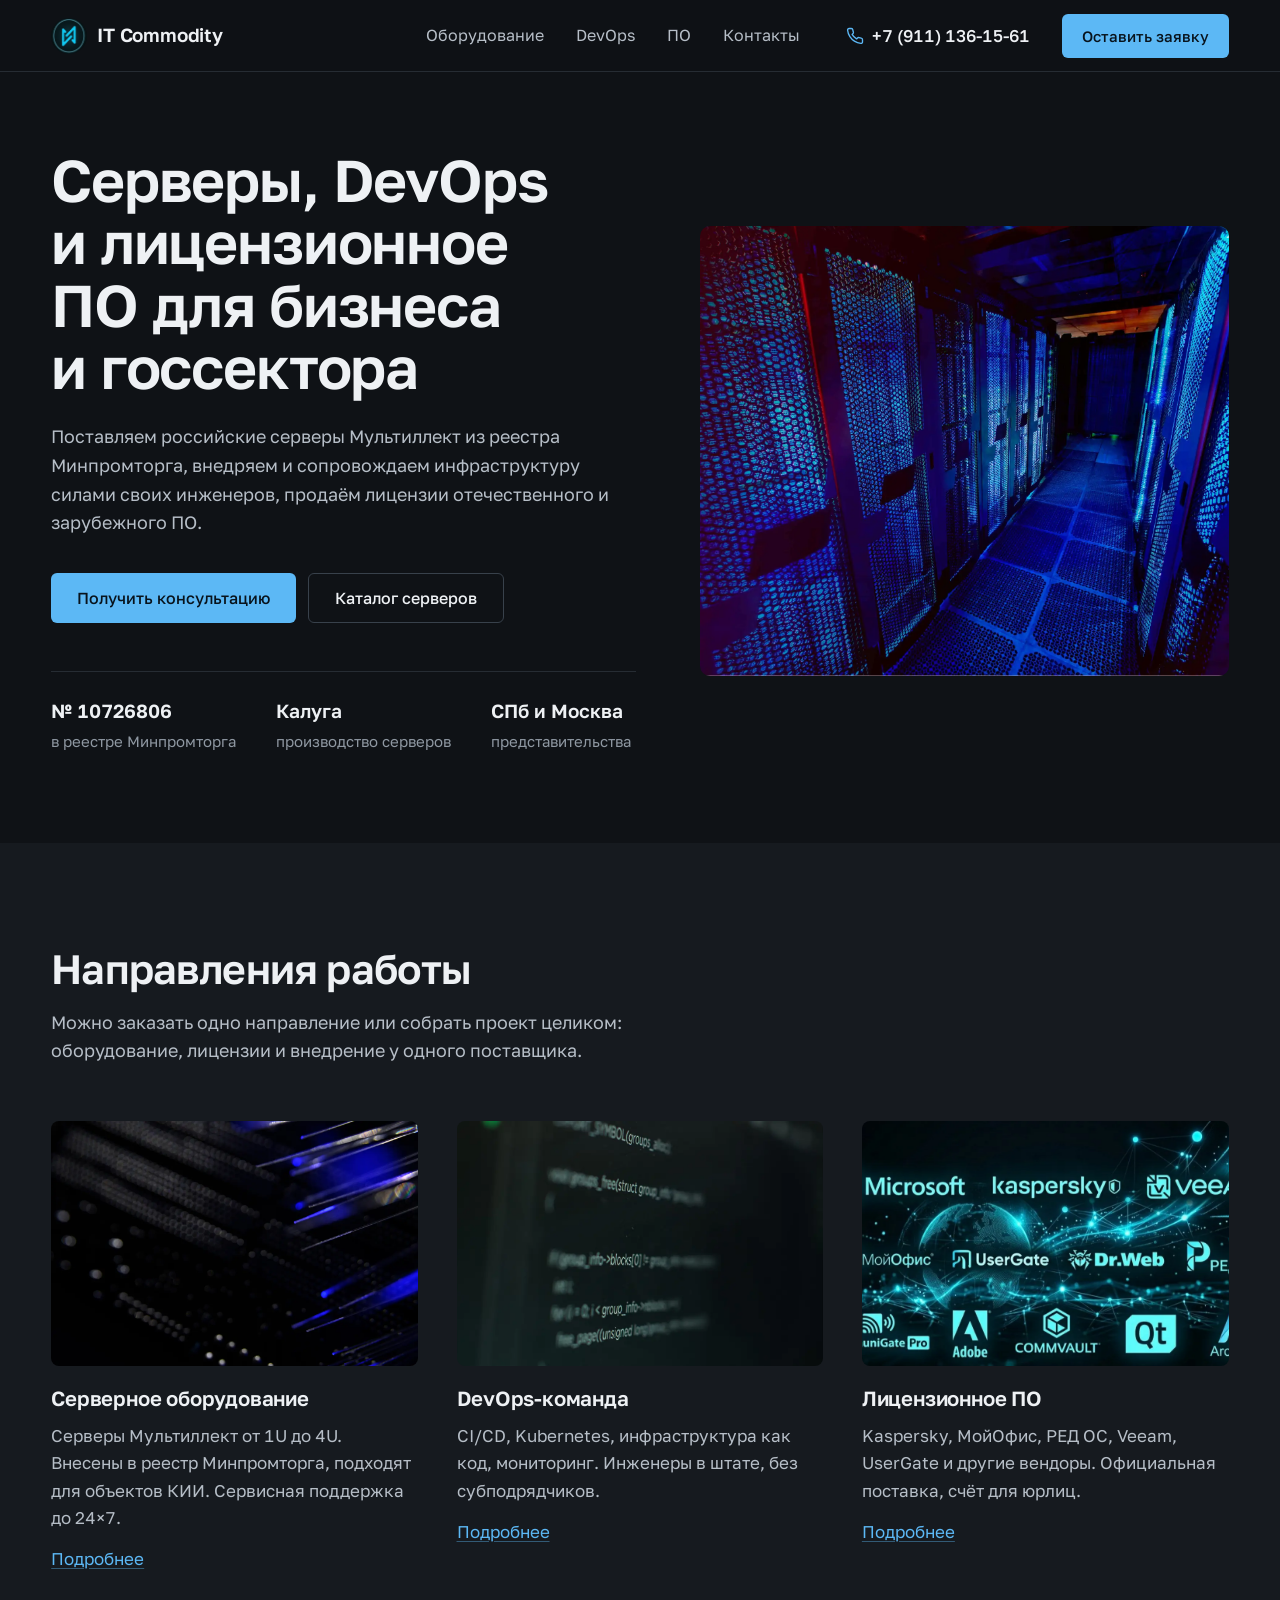
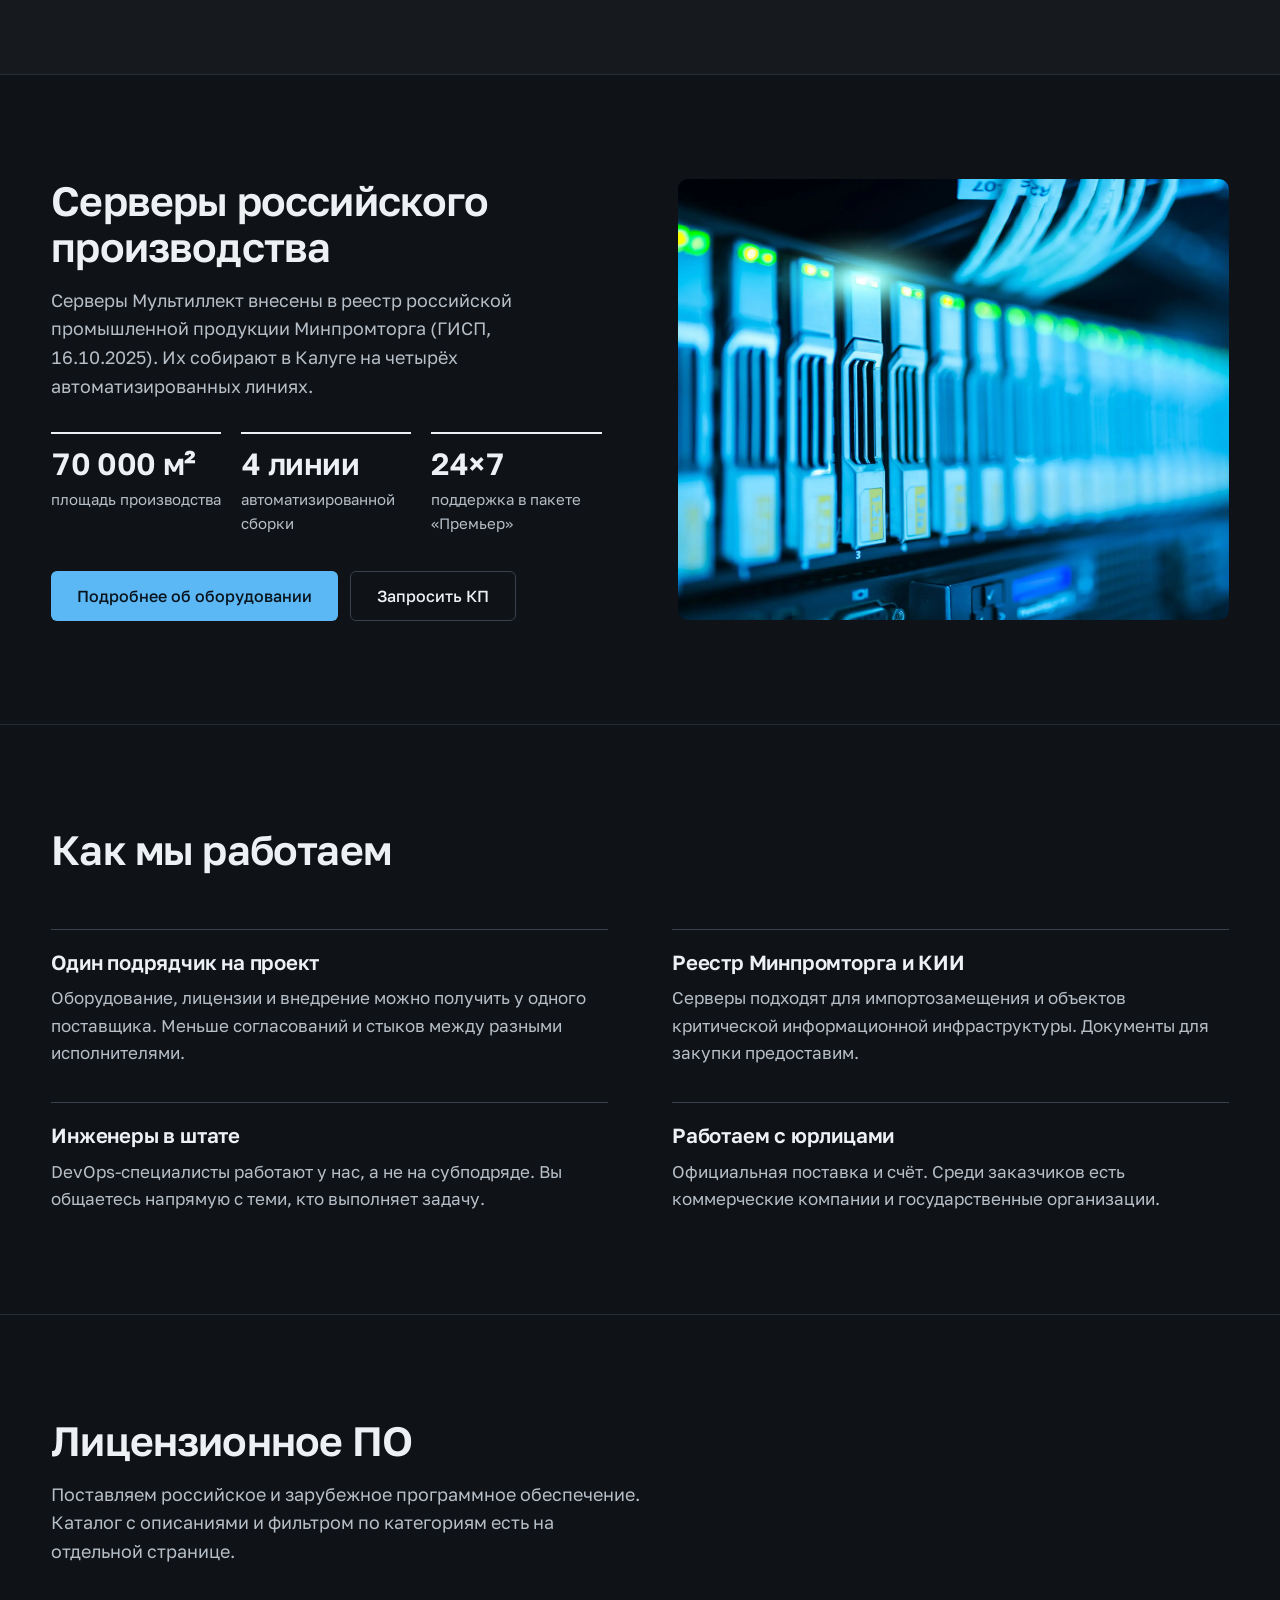
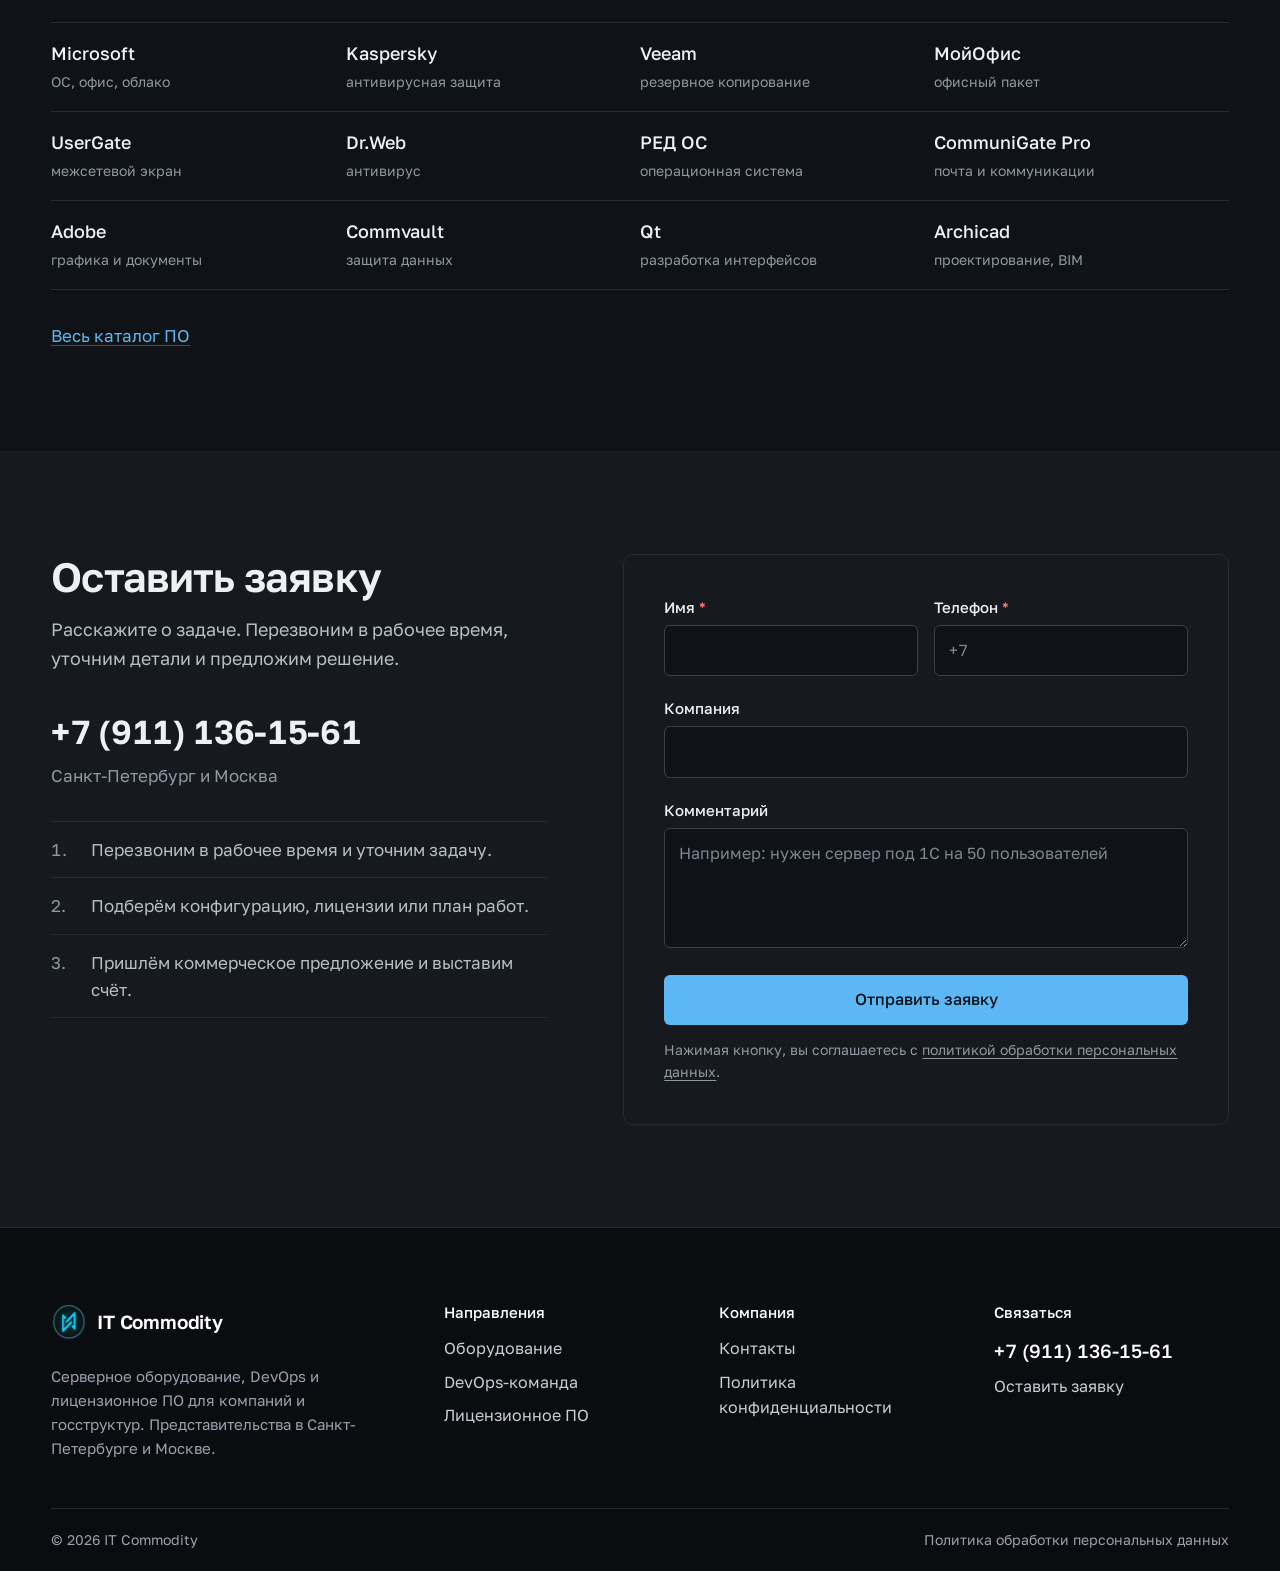
==== commit 58420a31: "Switch calm redesign to a dark theme - Dark palette tokens with checked contrast (text 16:1, muted 6" ====
--- a/index.html
+++ b/index.html
@@ -5,7 +5,7 @@
   <meta name="viewport" content="width=device-width, initial-scale=1.0" />
   <title>IT Commodity — серверы, DevOps и лицензионное ПО</title>
   <meta name="description" content="Российские серверы Мультиллект из реестра Минпромторга, собственная DevOps-команда и лицензионное ПО для компаний и госструктур. Представительства в Санкт-Петербурге и Москве." />
-  <meta name="theme-color" content="#ffffff" />
+  <meta name="theme-color" content="#0f1216" />
   <meta property="og:type" content="website" />
   <meta property="og:locale" content="ru_RU" />
   <meta property="og:site_name" content="IT Commodity" />
--- a/assets/css/base.css
+++ b/assets/css/base.css
@@ -21,27 +21,34 @@
 
 
 /* =============================================================
-   ЦВЕТА
-   Контраст на белом: --text 17:1, --text-2 8:1, --text-3 4.9:1,
-   --brand 5.9:1 (и белый текст на --brand)
+   ЦВЕТА — тёмная тема
+   Контраст на --bg: --text 16:1, --text-2 9:1, --text-3 5.6:1,
+   --brand 8:1; текст на кнопке (--on-brand на --brand) 8:1
    ============================================================= */
 :root {
-  --bg:        #ffffff;
-  --bg-2:      #f3f5f7;
-  --line:      #e2e6ea;
-  --line-2:    #cfd5db;
-
-  --text:      #12161b;
-  --text-2:    #434b55;
-  --text-3:    #68717c;
-
-  --brand:       #0866a8;
-  --brand-hover: #06528a;
-  --brand-soft:  #e8f2fa;
-
-  --dark:      #101419;
-  --danger:    #c62828;
-  --success:   #1b7f4b;
+  color-scheme: dark;
+
+  --bg:        #0f1216;
+  --bg-2:      #161a1f;
+  --line:      #262c33;
+  --line-2:    #38414b;
+
+  --text:      #eef1f4;
+  --text-2:    #b6bec7;
+  --text-3:    #8f98a2;
+
+  --brand:       #5cb8f5;
+  --brand-hover: #86cbf8;
+  --brand-soft:  rgba(92, 184, 245, 0.12);
+  --on-brand:    #08131c;
+
+  --dark:        #0a0c0f;
+  --header-bg:   rgba(15, 18, 22, 0.94);
+  --placeholder: #7d8691;
+  --focus-ring:  rgba(92, 184, 245, 0.25);
+  --danger:      #ff7b72;
+  --success:     #4cc38a;
+  --success-bg:  rgba(76, 195, 138, 0.12);
 
   --font: 'Golos Text', 'Segoe UI', Roboto, Arial, sans-serif;
 
@@ -93,7 +100,7 @@
   top:        -100px;
   z-index:    2000;
   background: var(--brand);
-  color:      #fff;
+  color:      var(--on-brand);
   padding:    10px 16px;
   border-radius: var(--radius);
 }
@@ -120,7 +127,8 @@
 
 .section       { padding-block: var(--section-py); }
 .section--gray { background: var(--bg-2); }
-.section + .section:not(.section--gray) { border-top: 1px solid var(--line); }
+.section + .section:not(.section--gray),
+.section--gray + .section:not(.section--gray) { border-top: 1px solid var(--line); }
 .section--gray + .section--gray { border-top: 1px solid var(--line); }
 
 .section-intro { max-width: 760px; margin-bottom: clamp(32px, 5vw, 56px); }
@@ -164,7 +172,7 @@
 .text-link {
   color:                 var(--brand);
   text-decoration:       underline;
-  text-decoration-color: rgba(8, 102, 168, 0.35);
+  text-decoration-color: rgba(92, 184, 245, 0.4);
   text-underline-offset: 3px;
   transition:            color 0.2s, text-decoration-color 0.2s;
 }
@@ -190,7 +198,7 @@
 }
 .btn svg { width: 18px; height: 18px; flex-shrink: 0; }
 
-.btn--primary         { background: var(--brand); color: #fff; }
+.btn--primary         { background: var(--brand); color: var(--on-brand); }
 .btn--primary:hover   { background: var(--brand-hover); }
 
 .btn--secondary       { border: 1px solid var(--line-2); color: var(--text); background: var(--bg); }
--- a/assets/css/header.css
+++ b/assets/css/header.css
@@ -7,11 +7,12 @@
   inset:         0 0 auto;
   z-index:       500;
   height:        var(--header-h);
-  background:    rgba(255, 255, 255, 0.96);
+  background:    var(--header-bg);
+  backdrop-filter: blur(10px);
   border-bottom: 1px solid var(--line);
   transition:    box-shadow 0.2s;
 }
-.site-header.is-scrolled { box-shadow: 0 1px 12px rgba(16, 20, 25, 0.06); }
+.site-header.is-scrolled { box-shadow: 0 1px 12px rgba(0, 0, 0, 0.35); }
 
 .site-header__inner {
   height:      100%;
--- a/assets/css/footer.css
+++ b/assets/css/footer.css
@@ -4,6 +4,7 @@
 
 .site-footer {
   background:  var(--dark);
+  border-top:  1px solid var(--line);
   color:       #c9ced4;
   padding-top: clamp(48px, 6vw, 72px);
   font-size:   16px;
--- a/assets/css/form.css
+++ b/assets/css/form.css
@@ -35,12 +35,11 @@
 
 /* ПАНЕЛЬ ФОРМЫ */
 .form-card {
-  background:    var(--bg);
+  background:    var(--bg-2);
   border:        1px solid var(--line);
   border-radius: 10px;
   padding:       clamp(24px, 3.5vw, 40px);
 }
-.section--gray .form-card { box-shadow: 0 1px 2px rgba(16, 20, 25, 0.04); }
 
 .form-row   { display: grid; grid-template-columns: 1fr 1fr; gap: 0 16px; }
 .form-group { margin-bottom: 20px; }
@@ -66,14 +65,14 @@
   -webkit-appearance: none;
   transition:    border-color 0.15s, box-shadow 0.15s;
 }
-.form-input::placeholder { color: #737b85; }
-.form-input:hover        { border-color: #aab2bb; }
+.form-input::placeholder { color: var(--placeholder); }
+.form-input:hover        { border-color: var(--text-3); }
 .form-input:focus {
   outline:      none;
   border-color: var(--brand);
-  box-shadow:   0 0 0 3px rgba(8, 102, 168, 0.15);
+  box-shadow:   0 0 0 3px var(--focus-ring);
 }
-.form-input[aria-invalid="true"] { border-color: var(--danger); box-shadow: 0 0 0 3px rgba(198, 40, 40, 0.12); }
+.form-input[aria-invalid="true"] { border-color: var(--danger); box-shadow: 0 0 0 3px rgba(255, 123, 114, 0.15); }
 textarea.form-input { resize: vertical; min-height: 120px; }
 
 .form-error           { display: none; margin-top: 6px; font-size: 14px; color: var(--danger); }
@@ -107,8 +106,8 @@
   display:       none;
   width:         16px;
   height:        16px;
-  border:        2px solid rgba(255, 255, 255, 0.4);
-  border-top-color: #fff;
+  border:        2px solid rgba(8, 19, 28, 0.35);
+  border-top-color: var(--on-brand);
   border-radius: 50%;
   animation:     spin 0.7s linear infinite;
 }
